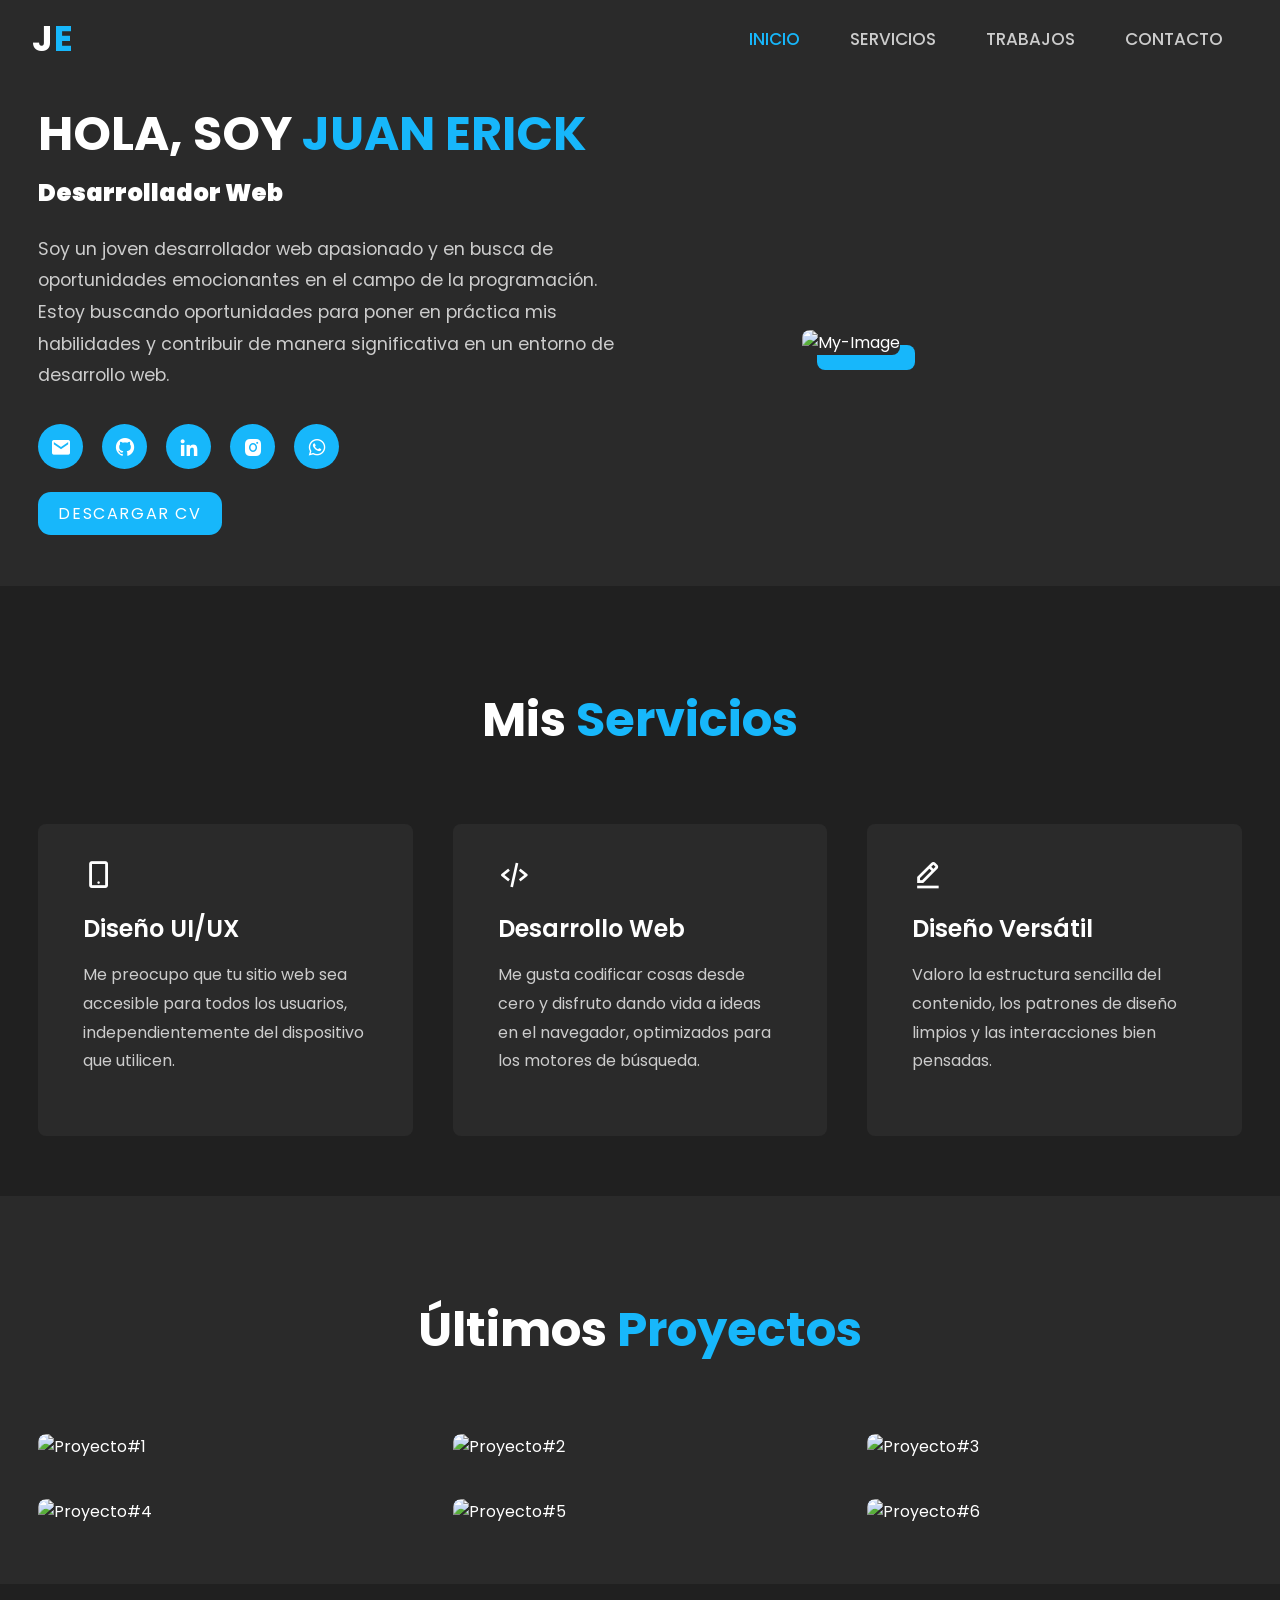
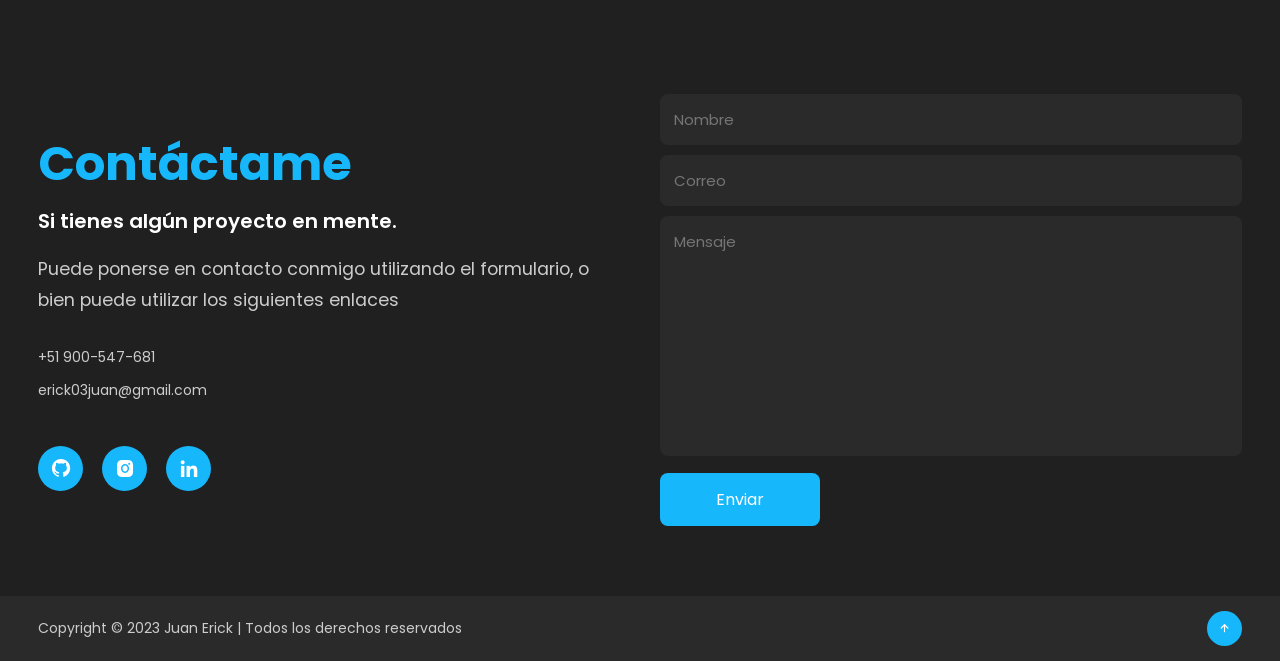
==== index.html @ 0c0b0ea4 "Initial commit" ====
<!DOCTYPE html>
<html lang="en">
<head>
    <meta charset="UTF-8">
    <meta http-equiv="X-UA-Compatible" content="IE=edge">
    <meta name="viewport" content="width=device-width, initial-scale=1.0">
    <!-- BoxIcons -->
    <link rel="stylesheet" href="https://unpkg.com/boxicons@latest/css/boxicons.min.css">
    <!-- GoogelFonts -->
    <link rel="preconnect" href="https://fonts.googleapis.com">
    <link rel="preconnect" href="https://fonts.gstatic.com" crossorigin>
    <link href="https://fonts.googleapis.com/css2?family=MuseoModerno:wght@100;200;300;400;500;600;700;800;900&family=Poller+One&family=Poppins:ital,wght@0,100;0,200;0,300;0,400;0,500;0,600;0,700;0,800;0,900;1,100;1,200;1,300;1,400;1,500;1,600;1,700;1,800;1,900&family=Roboto:wght@100;300;400;500;700;900&display=swap" rel="stylesheet">
    <!-- CSS -->
    <link rel="stylesheet" href="style.css">
    <!-- Favicon -->
    <link rel="shortcut icon" href="img/icon-je.png" type="image/x-icon">
    <!-- Titulo -->
    <title>Juan Erick | Portafolio</title>
</head>
<body>
    <!-- Header -->
    <header>
        <a href="#" class="logo">J<span>E</span></a>

        <ul class="navlist">
            <li><a href="#home" class="active">Inicio</a></li>            
            <li><a href="#services">Servicios</a></li>
            <li><a href="#portfolio">Trabajos</a></li>
            <li><a href="#contact">Contacto</a></li>
        </ul>

        <div class="bx bx-menu" id="menu-icon"></div>
    </header>

    <!-- Banner Section -->
    <section class="about" id="home">        
        <div class="about-text">
            <h2>Hola, soy <span>Juan Erick</span></h2>
            <h4>Desarrollador Web</h4>
            <p>Soy un joven desarrollador web apasionado y en busca de oportunidades emocionantes en el campo de la programación. Estoy buscando oportunidades para poner en práctica mis habilidades y contribuir de manera significativa en un entorno de desarrollo web.</p>
            <div class="contact-icons">
                <a href="mailto:erick03juan@gmail.com">
                    <i class='bx bxs-envelope'></i>
                </a>
                <a href="https://github.com/JuanErick14" target="_blank" title="GitHub">
                    <i class="bx bxl-github"></i>
                </a>  
    
                <a href="https://www.linkedin.com/in/juan-erick-3449a2220/" target="_blank" title="LinkedIn">
                    <i class="bx bxl-linkedin"></i>
                </a>  
    
                <a href="https://www.instagram.com/juandev14/" target="_blank" title="Instagram">
                    <i class="bx bxl-instagram-alt"></i>
                </a>  
    
                <a href="https://wa.me/51900547681" target="_blank" title="WhatsApp">
                    <i class="bx bxl-whatsapp"></i>
                </a>
            </div>
            <a href="cv/Juan_Esquivel_Vargas-CV.pdf" target="_blank" class="cv" title="Mi CV">Descargar CV</a>
        </div>
        
        <div class="about-img">
            <img src="img/img-me.png" alt="My-Image" title="Developer">
        </div>
    </section>


    <!-- Services Section -->
    <section class="services" id="services">
        <div class="main-text">
            <h2>Mis<span> Servicios</span></h2>
        </div>

        <div class="services-content">
            <div class="box">
                <div class="s-icons">
                    <i class="bx bx-mobile-alt"></i>
                </div>
                <h3>Diseño UI/UX</h3>
                <p>Me preocupo que tu sitio web sea accesible para todos los usuarios, independientemente del dispositivo que utilicen.</p>
            
            </div>

            <div class="box">
                <div class="s-icons">
                    <i class="bx bx-code-alt"></i>
                </div>
                <h3>Desarrollo Web</h3>
                <p>Me gusta codificar cosas desde cero y disfruto dando vida a ideas en el navegador, optimizados para los motores de búsqueda.</p>
                
            </div>

            <div class="box">
                <div class="s-icons">
                    <i class="bx bx-edit-alt"></i>
                </div>
                <h3>Diseño Versátil</h3>
                <p>Valoro la estructura sencilla del contenido, los patrones de diseño limpios y las interacciones bien pensadas.
                </p>
                
            </div>
        </div>
    </section>


    <!-- Portfolio Section -->
    <section class="portfolio" id="portfolio">
        <div class="main-text">
            <h2>Últimos  <span>Proyectos</span></h2>
        </div>

        <div class="portfolio-content">
            <div class="row">
                <img src="img/1.png" alt="Proyecto#1">
                <div class="layer">
                    <h5>HOUSEDREAM</h5>
                    <p>Sitio web diseñado para la venta de viviendas.</p>
                    <a href="https://juanerick14.github.io/Website-Bootstrap/" target="_blank"><i class="bx bx-link-external"></i></a>
                </div>
            </div>

            <div class="row">
                <img src="img/2.png" alt="Proyecto#2">
                <div class="layer">
                    <h5>STORE</h5>
                    <p>Sitio web diseñado para una tienda de ropas.</p>
                    <a href="https://juanerick14.github.io/Website-Fashion-Store/" target="_blank"><i class="bx bx-link-external"></i></a>
                </div>
            </div>

            <div class="row">
                <img src="img/3.png" alt="Proyecto#3">
                <div class="layer">
                    <h5>Travel</h5>
                    <p>Sitio web diseñado para una agencia de viajes.</p>
                    <a href="https://juanerick14.github.io/Website-Travel/" target="_blank"><i class="bx bx-link-external"></i></a>
                </div>
            </div>

            <div class="row">
                <img src="img/4.png" alt="Proyecto#4">
                <div class="layer">
                    <h5>RESTO</h5>
                    <p>Sitio web diseñado para un restaurante.</p>
                    <a href="https://juanerick14.github.io/Website-Resto/" target="_blank"><i class="bx bx-link-external"></i></a>
                </div>
            </div>

            <div class="row">
                <img src="img/5.png" alt="Proyecto#5">
                <div class="layer">
                    <h5>Games</h5>
                    <p>Sitio web diseñado para reseña de videojuegos.</p>
                    <a href="https://juanerick14.github.io/Website-Games/" target="_blank"><i class="bx bx-link-external"></i></a>
                </div>
            </div>

           <div class="row">
                <img src="img/6.png" alt="Proyecto#6">
                <div class="layer">
                    <h5>WeTransfer</h5>
                    <p>Sitio web diseñado para ofrecer herramientas de diseño gráfico.</p>
                    <a href="https://juanerick14.github.io/Website-WeTransfer/" target="_blank"><i class="bx bx-link-external"></i></a>
                </div>
            </div>
        </div>
    </section>


    <!-- Contact Section -->
    <section class="contact" id="contact">
        <div class="contact-text">
            <h2><span> Contáctame </span></h2>
            <h4>Si tienes algún proyecto en mente.</h4>
            <p>Puede ponerse en contacto conmigo utilizando el formulario, o bien puede utilizar los siguientes enlaces</p>
            <div class="list">
                <li><a href="https://wa.me/51900547681" target="_blank">+51 900-547-681</a></li>
                <li><a href="mailto:erick03juan@gmail.com">erick03juan@gmail.com</a></li>
            </div>

            <div class="contact-icons">
                
                
                <a href="https://github.com/JuanErick14" target="_blank"><i class="bx bxl-github"></i></a>
                <a href="https://www.instagram.com/juandev14/" target="_blank"><i class="bx bxl-instagram-alt"></i></a>
                <a href="https://www.linkedin.com/in/juan-erick-3449a2220/" target="_blank"><i class="bx bxl-linkedin"></i></a>
               
            </div>
        </div>

        <div class="contact-form">
            <form action="" id="form">
                <input name="name" id="name" type="text" placeholder="Nombre" required>
                <input name="email" id="email" type="email" placeholder="Correo" required>
                <textarea name="message" id="message" cols="35" rows="10" placeholder="Mensaje" required></textarea>
                <input type="submit" value="Enviar" class="submit">
            </form>
            <a href="mailto:erick03juan@gmail.com" id="EmailJE"></a> 
        </div>
    </section>


    <!-- Footer Section -->
    <section class="end">
        <div class="last-text">
            <p>Copyright &copy; 2023 Juan Erick | Todos los derechos reservados</p>
        </div>

        <div class="top">
            <a href="#home"><i class="bx bx-up-arrow-alt"></i></a>
        </div>
    </section>


    <!-- JS - link -->
    <script type="text/javascript" src="script.js"></script>
</body>
</html>
---- style.css ----
/* Estilos Generales */
*{
    margin: 0;
    padding: 0;
    box-sizing: border-box;
    font-family: 'Poppins', sans-serif;
    text-decoration: none;
    list-style: none;
    scroll-behavior: smooth;
}
:root{
    --bg-color: #2a2a2a;
    --second-bg-color: #202020;
    --text-color: #fff;
    --second-color: #ccc;
    --main-color: #17b7fb;
    --big-font: 5rem;
    --h2-font: 3rem;
    --p-font: 1.1rem;
}
body{
    background: var(--bg-color);
    color: var(--text-color);
}


/* Estilos del Header */
header.sticky{
    background: var(--bg-color);
    border-bottom: 1px solid #ffffff1a;
    padding: 12px 15%;
}

header{
    position: fixed;
    width: 100%;
    top: 0;
    right: 0;
    z-index: 1000;
    display: flex;
    align-items: center;
    justify-content: space-between;
    background: transparent;
    padding: 22px 15%;
    border-bottom: 1px solid transparent;
    transition: all .45s ease;
}
.logo{
    color: var(--text-color);
    font-size: 35px;
    font-weight: 700;
    letter-spacing: 1px;
}
span{
    color: var(--main-color);
}
.navlist{
    display: flex;
}
.navlist a{
    color: var(--second-color);
    font-size: 17px;
    font-weight: 500;
    margin: 0 25px;
    transition: all .45s ease;
    text-transform: uppercase;
}
.navlist a:hover{
    color: var(--main-color);
}
.navlist a.active{
    color: var(--main-color);
}
#menu-icon{
    font-size: 35px;
    color: var(--text-color);
    z-index: 10001;
    cursor: pointer;
    margin-left: 25px;
    display: none;
}


/* Estilos de About */
.about{
    display: grid;
    grid-template-columns: repeat(2, 1fr);
    align-items: center;
    gap: 1.5rem;
}
.about-img{
    margin-left: 150px;
}
.about-img img{
    height: 550px;
    width: 300px;
    border-radius: 8px;
    margin-top: 3rem;
}

.about-img img{
    width: 400px;
    box-shadow: 15px 15px 0px 0px var(--main-color);
    animation: floatImage 4s ease-in-out infinite;
}
@keyframes floatImage{
    0% {
        transform: translateY(0);
    }
    50% {
        transform: translateY(-2rem);
    }
    100% {
        transform: translateY(0);
    }
}
.about-text h2{
    font-size: var(--h2-font);
    line-height: 1;
    text-transform: uppercase;
}
.about-text h4{
    font-size: 24px;
    font-weight: 900;
    color: var(--text-color);
    line-height: 1.7;
    margin: 15px 0 20px;
}
.about-text p{
    color: var(--second-color);
    font-size: var(--p-font);
    line-height: 1.8;
    margin-bottom: 2rem;
}
.about-text .contact-icons {
    margin-bottom: 2rem;
}
.about-text .cv {
    border-radius: .8rem;
    padding: 10px 20px;
    color: var(--text-color);
    text-decoration: none;
    background: var(--main-color);
    transition: 0.3s ease;
    text-transform: uppercase;
    letter-spacing: .1em;
}
.about-text .cv:hover {
    background: var(--text-color);
    color: var(--main-color);
}

/* Estilos de Service */
.services{
    background: var(--second-bg-color);
}
.main-text{
    text-align: center;
}
.main-text p{
    color: var(--second-color);
    font-size: 15px;
    margin-bottom: 15px;
}
.main-text h2{
    font-size: var(--h2-font);
    line-height: 1;
}
.services-content{
    display: grid;
    grid-template-columns: repeat(auto-fit, minmax(250px, auto));
    align-items: center;
    gap: 2.5rem;
    margin-top: 5rem;
}
.box{
    background: var(--bg-color);
    padding: 35px 45px;
    border-radius: 8px;
    transition: all .45s ease;
}
.box:hover{
    transform: translateY(-8px);
    cursor: pointer;
}
.s-icons i{
    font-size: 32px;
    margin-bottom: 20px;
}
.box h3{
    font-size: 24px;
    font-weight: 600;
    color: var(--text-color);
    margin-bottom: 15px;
}
.box p{
    color: var(--second-color);
    font-size: 1rem;
    line-height: 1.8;
    margin-bottom: 25px;
}
.read{
    display: inline-block;
    padding: 8px 18px;
    background: #333333;
    color: var(--second-color);
    font-size: 14px;
    font-weight: 500;
    border-radius: 8px;
    transition: all .45s ease;
}
.read:hover{
    letter-spacing: 1px;
    background: #ffffff99;
    color: var(--text-color);
}


/* Estilos de Portfolio */
.portfolio-content{
    display: grid;
    grid-template-columns: repeat(auto-fit, minmax(300px, auto));
    align-items: center;
    gap: 2.5rem;
    margin-top: 5rem;
}
.row{
    position: relative;
    overflow: hidden;
    border-radius: 8px;
    cursor: pointer;
}
.row img{
    width: 100%;
    border-radius: 8px;
    display: block;
    transition: transform 0.5s;
}
.layer{
    width: 100%;
    height: 0;
    background: linear-gradient(rgba(0,0,0,0.5), #000000);
    position: absolute;
    border-radius: 8px;
    left: 0;
    bottom: 0;
    overflow: hidden;
    display: flex;
    flex-direction: column;
    align-items: center;
    justify-content: center;
    text-align: center;
    padding: 0 40px;
    transition: height 0.5s;
}
.layer h5{
    font-size: 20px;
    font-weight: 900;
    margin-bottom: 15px;
    color: var(--main-color);
}
.layer p{
    color: var(--text-color);
    font-weight: 600;
    font-size: 1rem;
    line-height: 1.8;
}
.layer i{
    color: var(--main-color);
    margin-top: 20px;
    font-size: 20px;
    background: var(--text-color);
    width: 50px;
    height: 50px;
    display: flex;
    align-items: center;
    justify-content: center;
    border-radius: 50%;
    transition: all ease .5s;
}
.layer i:hover{
    color: var(--text-color);
    background: var(--main-color);
}
.row:hover img{
    transform: scale(1.1);
}
.row:hover .layer{
    height: 100%;
}


/* Estilos de Contact */
.contact{
    background: var(--second-bg-color);
    display: grid;
    grid-template-columns: repeat(2, 1fr);
    align-items: center;
    gap: 2.5rem;
}
.contact-text h4{
    color: var(--text-color);
    margin: 18px 0;
    font-size: 20px;
    font-weight: 600;
}
.contact-text h2{
    font-size: var(--h2-font);
    line-height: 1;
}
.contact-text p{
    color: var(--second-color);
    font-size: var(--p-font);
    line-height: 1.8;
    margin-bottom: 30px;
}
.list{
    margin-bottom: 2.8rem;
}
.list li{
    margin-bottom: 12px;
}
.list li a{
    display: block;
    color: var(--second-color);
    font-size: 14px;
    transition: all .45s ease;
}
.list li a:hover{
    color: var(--text-color);
    transform: translateX(5px);
}
.contact-icons i{
    height: 45px;
    width: 45px;
    background: var(--main-color);
    color: var(--text-color);
    font-size: 22px;
    display: inline-flex;
    align-items: center;
    justify-content: center;
    border-radius: 50%;
    margin-right: 15px;
    transition: all .45s ease;
}
.contact-icons i:hover{
    background: var(--text-color);
    color: var(--main-color);
}
.contact-form form{
    position: relative;
}
.contact-form form input, form textarea{
    width: 100%;
    padding: 14px;
    background: var(--bg-color);
    color: var(--text-color);
    border: none;
    outline: none;
    font-size: 15px;
    border-radius: 8px;
    margin-bottom: 10px;
}
.contact-form textarea{
    height: 240px;
    resize: none;
}
.contact-form .submit{
    display: inline-block;
    font-size: 16px;
    background: var(--main-color);
    color: var(--text-color);
    width: 160px;
    transition: all .45s ease;
}
.contact-form .submit:hover{
    transform: scale(1.1);
    cursor: pointer;
}
#EmailJE{
    opacity: 0;
}

/* Estilos de Footer */
.end{
    padding: 20px 15%;
    display: flex;
    flex-wrap: wrap;
    align-items: center;
    justify-content: space-between;
    gap: 2rem;
    background: var(--bg-color);
}
.last-text p{
    color: var(--second-color);
    font-size: 14px;
}
.top i{
    padding: 10px;
    border-radius: 50%;
    font-size: 15px;
    color: var(--text-color);
    background: var(--main-color);
}


/* Media Query */
@media (max-width: 1480px) {
    header{
        padding: 12px 2.5%;
        transition: .1s;
    }
    header.sticky{
        padding: 10px 2.5%;
        transition: .1s;
    }

    section{
        padding: 110px 3% 60px;
    }

    .end{
        padding: 15px 3%;
    }
}

@media (max-width: 1100px) {
    :root{
        --big-font: 4rem;
        --h2-font: 2.5rem;
        --p-font: 1rem;
        transition: .1s;
    }

    .home-text h3{
        font-size: 2.5rem;
    }
    .home{
        height: 87vh;
    }
}

@media (max-width: 920px) {
    .about{
        grid-template-columns: 1fr;
    }
    .about-img{
        text-align: center;
        order: 2;
    }
    .about-img img{
        width: 100%;
        height: auto;
        max-width: 100%;
        margin-left: -150px;
    }

    .contact{
        grid-template-columns: 1fr;
    }
}

@media (max-width: 820px) {
    #menu-icon{
        display: block;
    }
    .about-text span{
        margin-left: 10px;
    }
    .navlist{
        position: absolute;
        top: -1000px;
        right: 0;
        left: 0;
        display: flex;
        flex-direction: column;
        background: var(--bg-color);
        text-align: left;
        transition: all .45s ease;
    }
    .navlist a{
        display: block;
        margin: 17px;
        font-size: 20px;
        transition: all .45s ease;
        color: var(--text-color);
    }
    .navlist a:hover{
        color: var(--main-color);
    }
    .navlist a.active{
        color: var(--text-color);
    }
    .navlist.open{
        top: 100%;
    }
    .contact-form .submit{
        margin-left: 10px;
    }
    .end .last-text {
        text-align: center;
    }
    .end .top {
        display: none;
    }
}
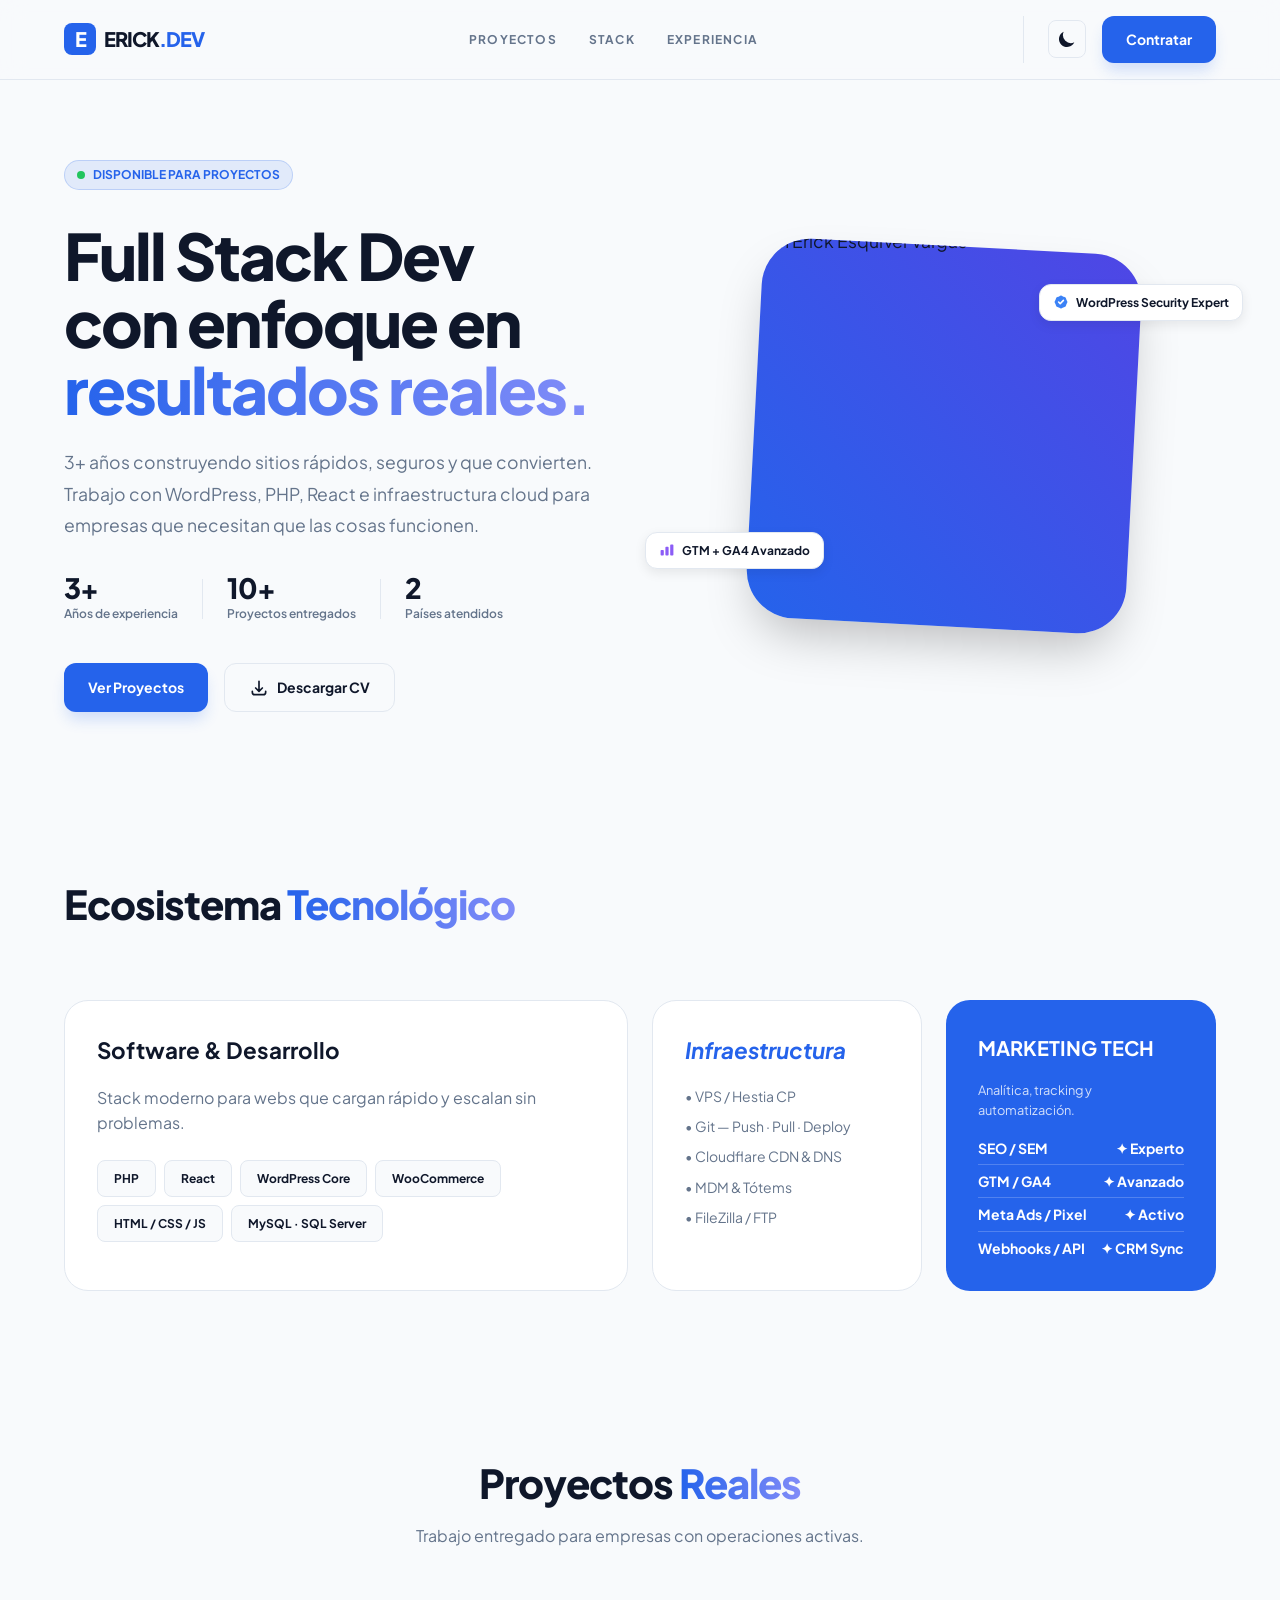
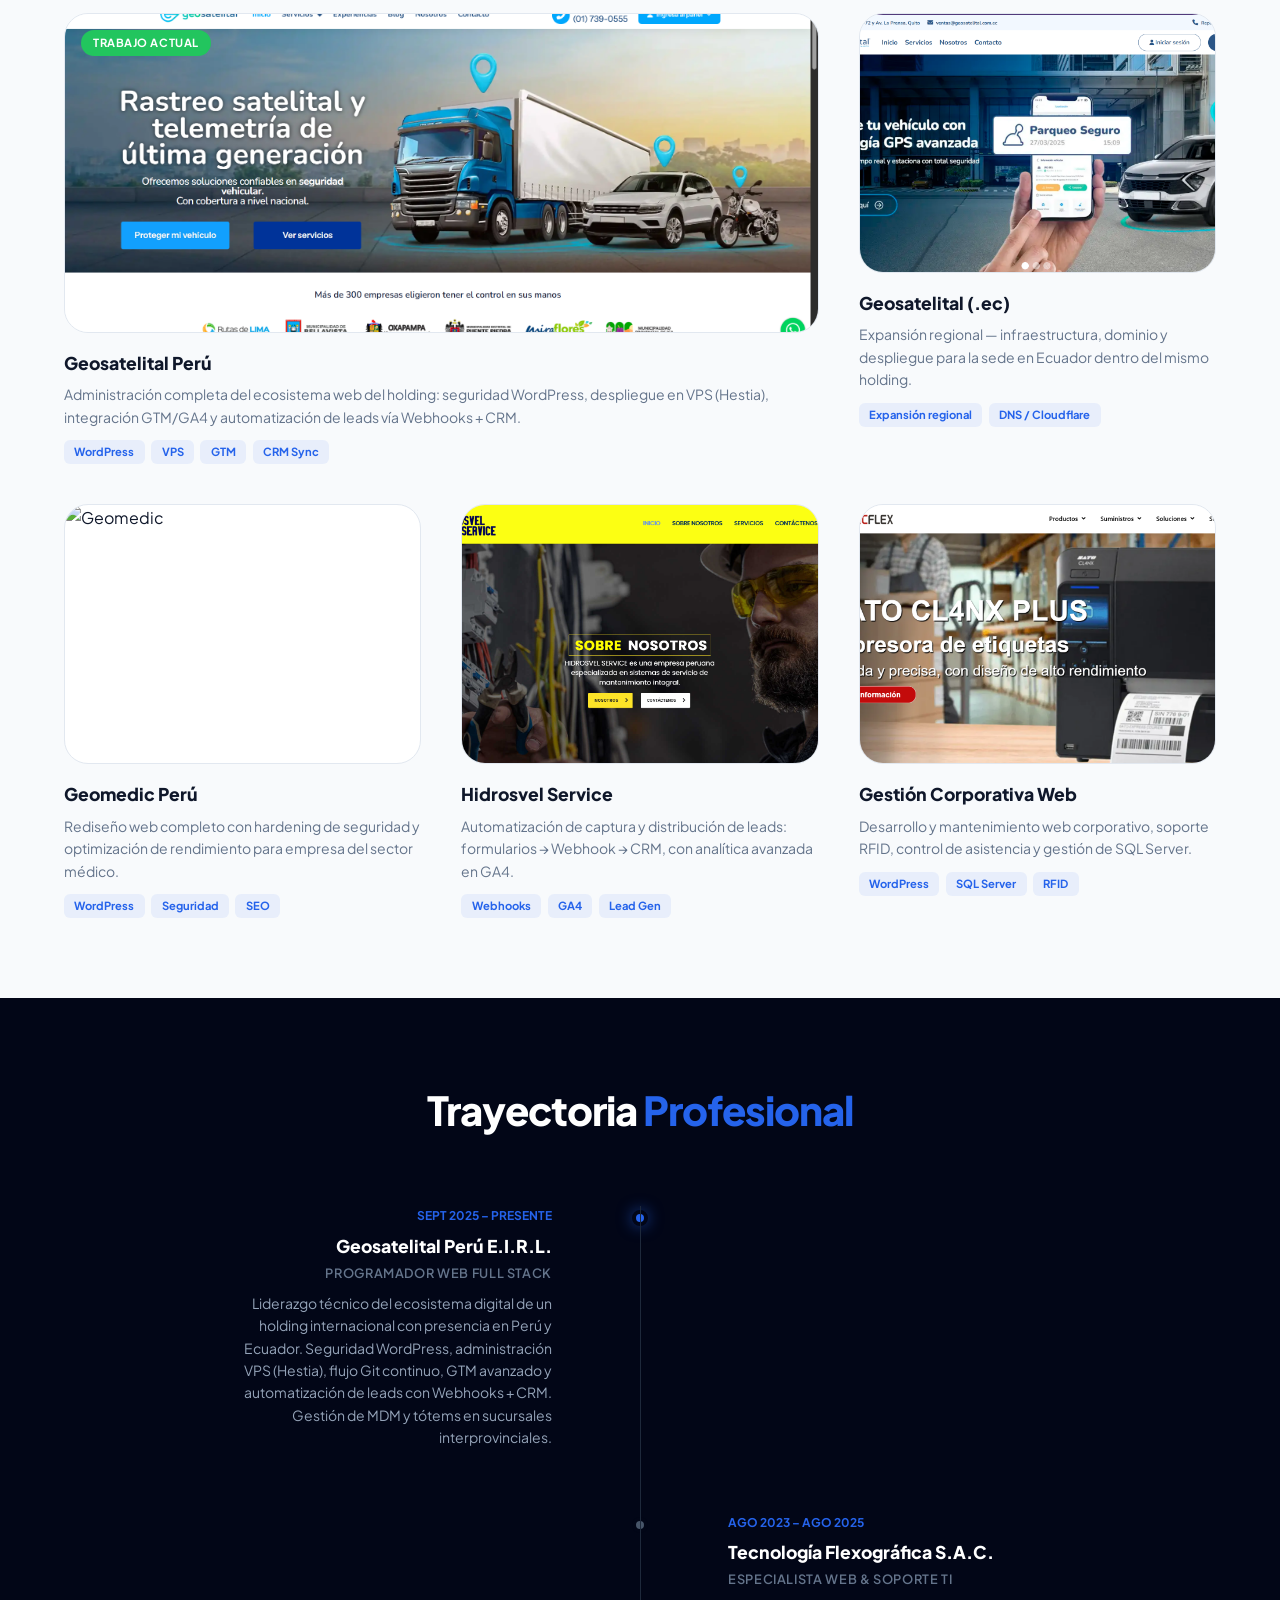
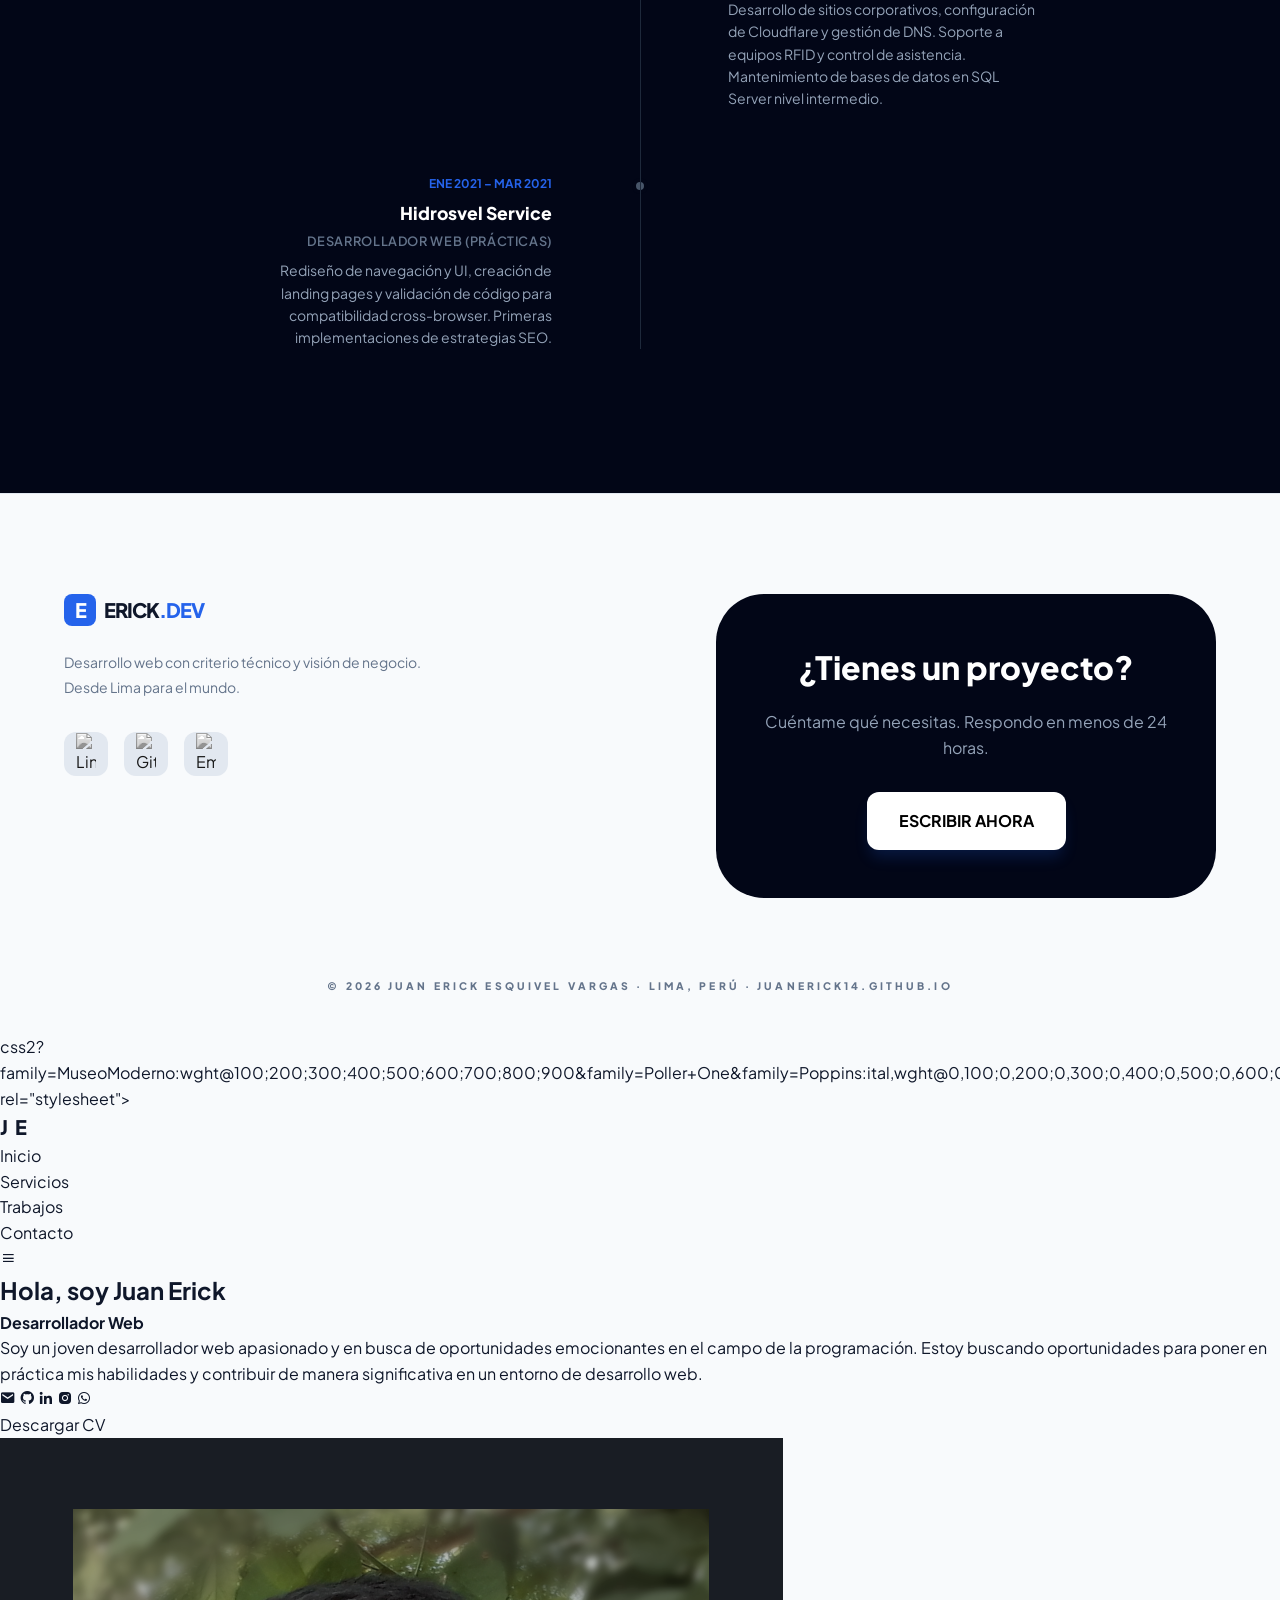
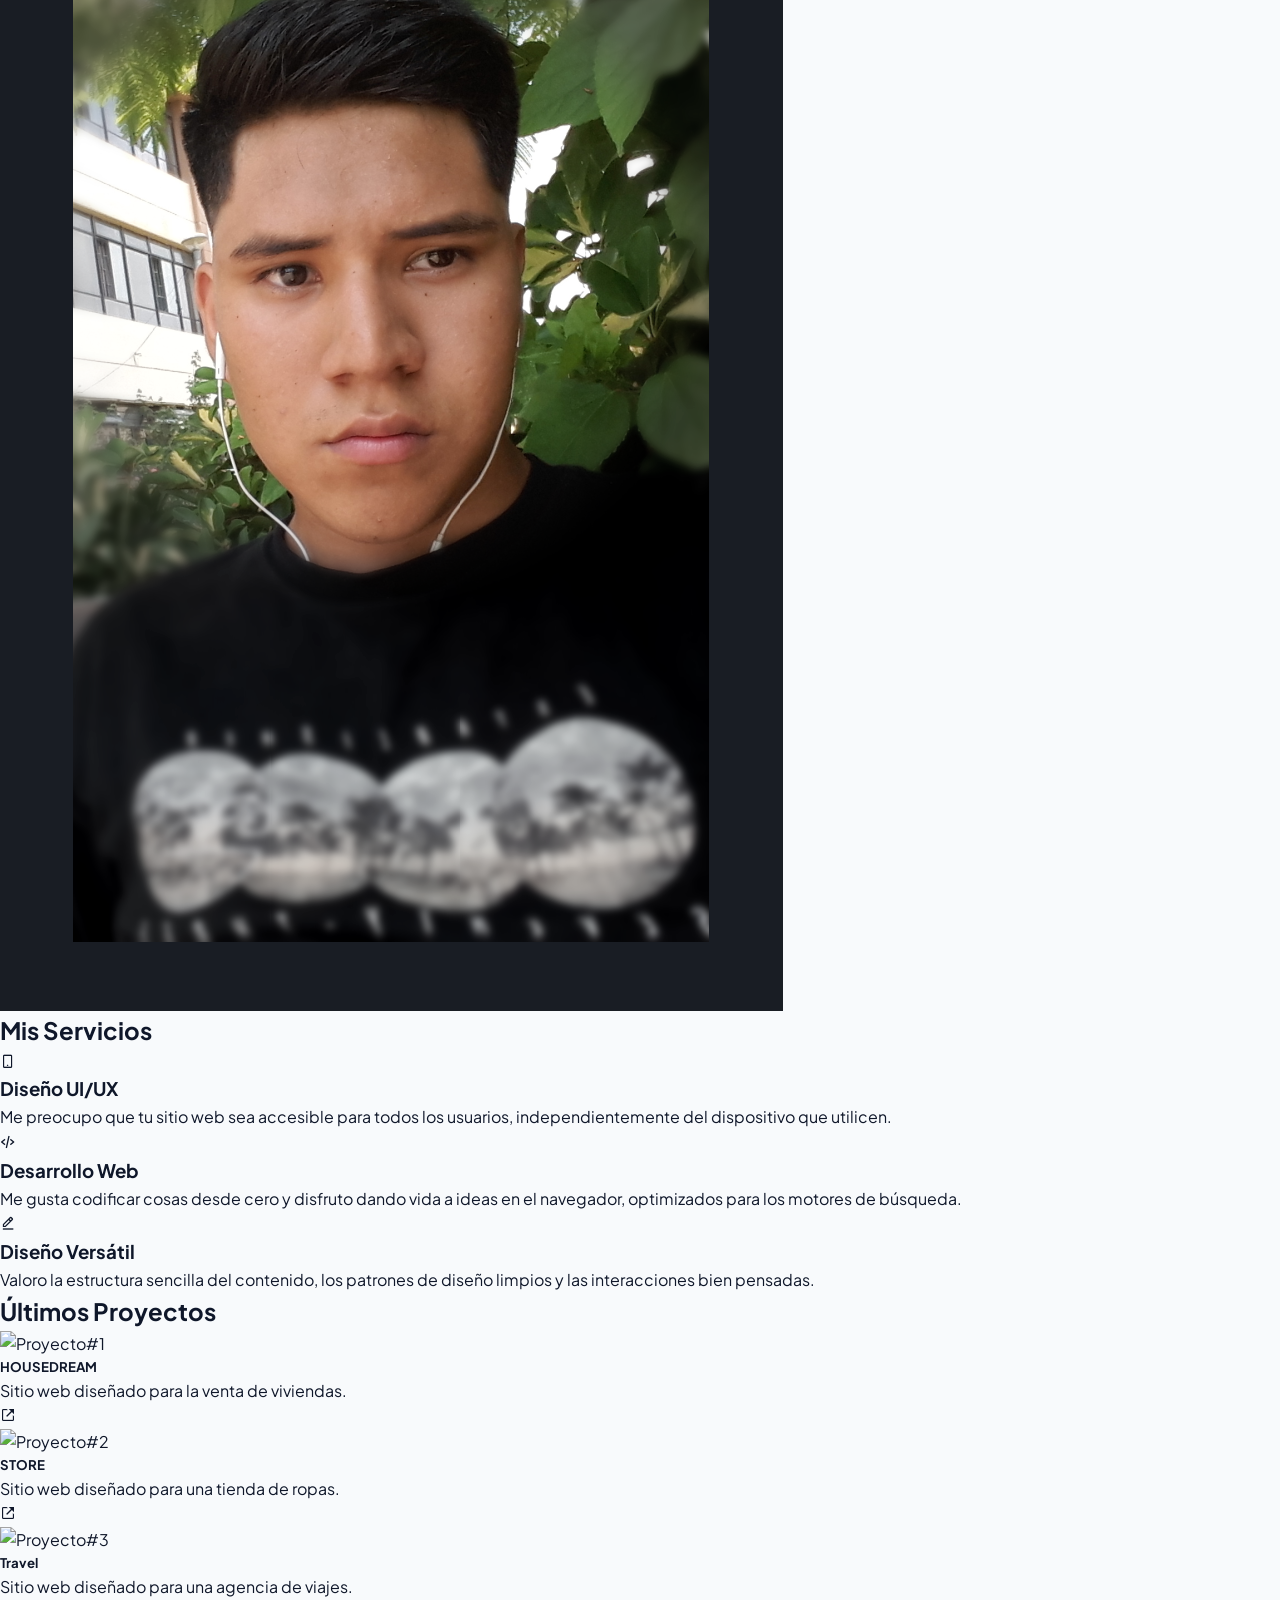
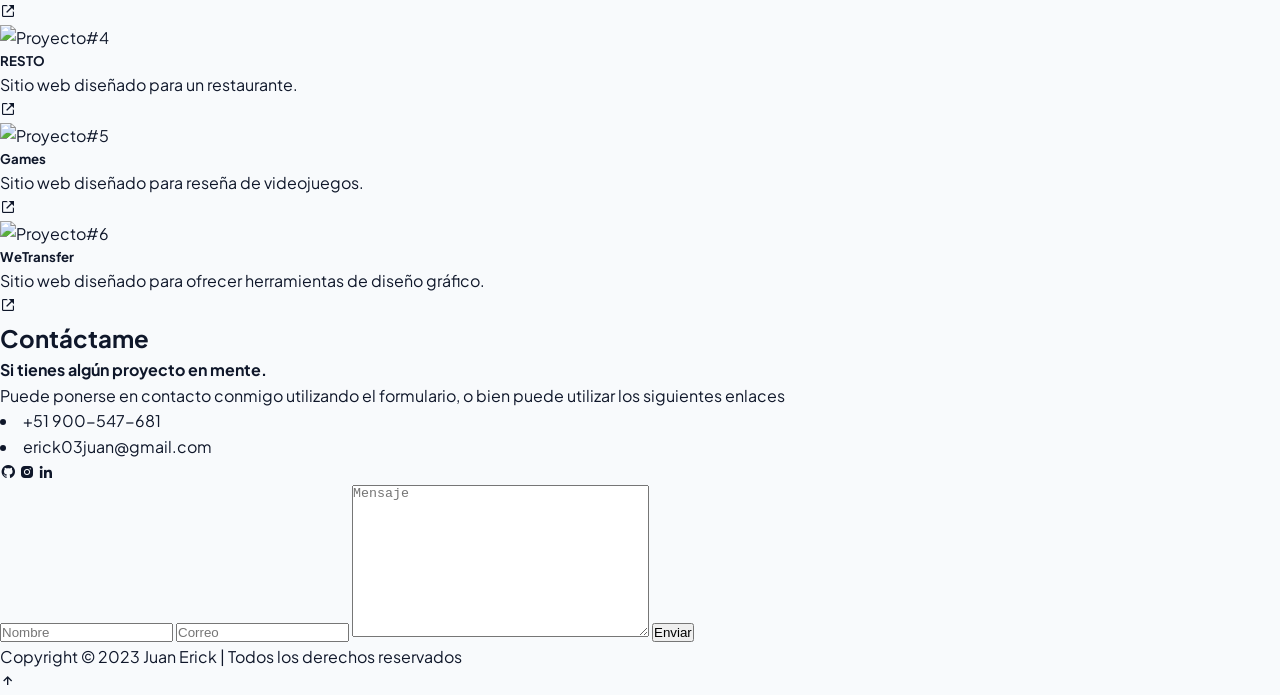
==== commit 3345b2ae: "nuevo portafolio 2026" ====
--- a/index.html
+++ b/index.html
@@ -9,7 +9,360 @@
     <!-- GoogelFonts -->
     <link rel="preconnect" href="https://fonts.googleapis.com">
     <link rel="preconnect" href="https://fonts.gstatic.com" crossorigin>
-    <link href="https://fonts.googleapis.com/css2?family=MuseoModerno:wght@100;200;300;400;500;600;700;800;900&family=Poller+One&family=Poppins:ital,wght@0,100;0,200;0,300;0,400;0,500;0,600;0,700;0,800;0,900;1,100;1,200;1,300;1,400;1,500;1,600;1,700;1,800;1,900&family=Roboto:wght@100;300;400;500;700;900&display=swap" rel="stylesheet">
+    <link href="https://fonts.googleapis.com/<!DOCTYPE html>
+<html lang="es">
+<head>
+    <meta charset="UTF-8">
+    <meta name="viewport" content="width=device-width, initial-scale=1.0">
+    <title>Juan Erick | Full Stack Developer & Marketing Tech</title>
+    <link rel="preconnect" href="https://fonts.googleapis.com">
+    <link rel="preconnect" href="https://fonts.gstatic.com" crossorigin>
+    <link href="https://fonts.googleapis.com/css2?family=Plus+Jakarta+Sans:wght@300;400;600;800&display=swap" rel="stylesheet">
+    <link rel="shortcut icon" href="img/icon-je.png" type="image/x-icon">
+    <link rel="stylesheet" href="style.css">
+</head>
+<body>
+
+    <!-- NAVBAR -->
+    <nav class="navbar">
+        <div class="container">
+            <div class="logo">
+                <div class="logo-box">E</div>
+                <div class="logo-text">ERICK<span>.DEV</span></div>
+            </div>
+            
+            <div class="nav-links">
+                <a href="#proyectos">Proyectos</a>
+                <a href="#habilidades">Stack</a>
+                <a href="#experiencia">Experiencia</a>
+            </div>
+
+            <div class="nav-actions">
+                <button id="theme-toggle" class="btn-outline" style="padding: 0.5rem; border-radius: 8px;">
+                    <svg id="sun" style="display:none; width: 20px;" fill="currentColor" viewBox="0 0 20 20"><path d="M10 2a1 1 0 011 1v1a1 1 0 11-2 0V3a1 1 0 011-1zm4 8a4 4 0 11-8 0 4 4 0 018 0zm-.464 4.95l.707.707a1 1 0 001.414-1.414l-.707-.707a1 1 0 00-1.414 1.414zm2.12-10.607a1 1 0 010 1.414l-.706.707a1 1 0 11-1.414-1.414l.707-.707a1 1 0 011.414 0zM17 11a1 1 0 100-2h-1a1 1 0 100 2h1zm-7 4a1 1 0 011 1v1a1 1 0 11-2 0v-1a1 1 0 011-1zM5.05 6.464A1 1 0 106.465 5.05l-.708-.707a1 1 0 00-1.414 1.414l.707.707zm1.414 8.486l-.707.707a1 1 0 01-1.414-1.414l.707-.707a1 1 0 011.414 1.414zM4 11a1 1 0 100-2H3a1 1 0 000 2h1z"></path></svg>
+                    <svg id="moon" style="display:none; width: 20px;" fill="currentColor" viewBox="0 0 20 20"><path d="M17.293 13.293A8 8 0 016.707 2.707a8.001 8.001 0 1010.586 10.586z"></path></svg>
+                </button>
+                <a href="mailto:erick03juan@gmail.com" class="btn btn-primary btn-contratar">Contratar</a>
+            </div>
+        </div>
+    </nav>
+
+    <!-- HERO -->
+    <header id="inicio" class="hero reveal">
+        <div class="container hero-flex">
+            <div class="hero-content">
+                <div class="badge">
+                    <span class="badge-dot"></span>
+                    DISPONIBLE PARA PROYECTOS
+                </div>
+                <h1 class="hero-title">
+                    Full Stack Dev<br>
+                    con enfoque en<br>
+                    <span class="gradient-text">resultados reales.</span>
+                </h1>
+                <p class="hero-description">
+                    3+ años construyendo sitios rápidos, seguros y que convierten. Trabajo con WordPress, PHP, React e infraestructura cloud para empresas que necesitan que las cosas funcionen.
+                </p>
+                <div class="hero-stats">
+                    <div class="stat">
+                        <span class="stat-num">3+</span>
+                        <span class="stat-label">Años de experiencia</span>
+                    </div>
+                    <div class="stat-divider"></div>
+                    <div class="stat">
+                        <span class="stat-num">10+</span>
+                        <span class="stat-label">Proyectos entregados</span>
+                    </div>
+                    <div class="stat-divider"></div>
+                    <div class="stat">
+                        <span class="stat-num">2</span>
+                        <span class="stat-label">Países atendidos</span>
+                    </div>
+                </div>
+                <div class="hero-btns">
+                    <a href="#proyectos" class="btn btn-primary">Ver Proyectos</a>
+                    <a href="cv/JuanEsquivelVargas-CV.pdf" download class="btn btn-outline">
+                        <svg style="width:20px" fill="none" stroke="currentColor" viewBox="0 0 24 24"><path stroke-linecap="round" stroke-linejoin="round" stroke-width="2" d="M4 16v1a3 3 0 003 3h10a3 3 0 003-3v-1m-4-4l-4 4m0 0l-4-4m4 4V4"/></svg>
+                        Descargar CV
+                    </a>
+                </div>
+            </div>
+            <div class="hero-image">
+                <div class="image-container">
+                    <img src="img/Juan.jpg" alt="Juan Erick Esquivel Vargas">
+                </div>
+                <!-- Floating tag -->
+                <div class="hero-tag hero-tag-1">
+                    <svg style="width:16px; color:#3b82f6;" fill="currentColor" viewBox="0 0 20 20"><path fill-rule="evenodd" d="M6.267 3.455a3.066 3.066 0 001.745-.723 3.066 3.066 0 013.976 0 3.066 3.066 0 001.745.723 3.066 3.066 0 012.812 2.812c.051.643.304 1.254.723 1.745a3.066 3.066 0 010 3.976 3.066 3.066 0 00-.723 1.745 3.066 3.066 0 01-2.812 2.812 3.066 3.066 0 00-1.745.723 3.066 3.066 0 01-3.976 0 3.066 3.066 0 00-1.745-.723 3.066 3.066 0 01-2.812-2.812 3.066 3.066 0 00-.723-1.745 3.066 3.066 0 010-3.976 3.066 3.066 0 00.723-1.745 3.066 3.066 0 012.812-2.812zm7.44 5.252a1 1 0 00-1.414-1.414L9 10.586 7.707 9.293a1 1 0 00-1.414 1.414l2 2a1 1 0 001.414 0l4-4z" clip-rule="evenodd"></path></svg>
+                    WordPress Security Expert
+                </div>
+                <div class="hero-tag hero-tag-2">
+                    <svg style="width:16px; color:#8b5cf6;" fill="currentColor" viewBox="0 0 20 20"><path d="M2 11a1 1 0 011-1h2a1 1 0 011 1v5a1 1 0 01-1 1H3a1 1 0 01-1-1v-5zM8 7a1 1 0 011-1h2a1 1 0 011 1v9a1 1 0 01-1 1H9a1 1 0 01-1-1V7zM14 4a1 1 0 011-1h2a1 1 0 011 1v12a1 1 0 01-1 1h-2a1 1 0 01-1-1V4z"></path></svg>
+                    GTM + GA4 Avanzado
+                </div>
+            </div>
+        </div>
+    </header>
+
+    <!-- SKILLS -->
+    <section id="habilidades" class="section reveal">
+        <div class="container">
+            <h2 class="section-title">Ecosistema <span class="gradient-text">Tecnológico</span></h2>
+            <div class="bento-grid">
+                <div class="card card-wide">
+                    <h3>Software & Desarrollo</h3>
+                    <p style="color: var(--text-muted-light); margin-bottom: 1.5rem;">Stack moderno para webs que cargan rápido y escalan sin problemas.</p>
+                    <div class="skill-tags">
+                        <span class="tag">PHP</span>
+                        <span class="tag">React</span>
+                        <span class="tag">WordPress Core</span>
+                        <span class="tag">WooCommerce</span>
+                        <span class="tag">HTML / CSS / JS</span>
+                        <span class="tag">MySQL · SQL Server</span>
+                    </div>
+                </div>
+                <div class="card">
+                    <h3 style="font-style: italic; color: var(--primary);">Infraestructura</h3>
+                    <ul style="font-size: 0.875rem; color: var(--text-muted-light); display:flex; flex-direction:column; gap:0.5rem;">
+                        <li>• VPS / Hestia CP</li>
+                        <li>• Git — Push · Pull · Deploy</li>
+                        <li>• Cloudflare CDN & DNS</li>
+                        <li>• MDM & Tótems</li>
+                        <li>• FileZilla / FTP</li>
+                    </ul>
+                </div>
+                <div class="card card-primary">
+                    <h3 style="text-transform: uppercase; font-size: 1.25rem;">Marketing Tech</h3>
+                    <p style="font-size: 0.8rem; opacity: 0.8; margin-bottom: 1rem;">Analítica, tracking y automatización.</p>
+                    <div style="font-size: 0.875rem; font-weight: 700; margin-top: 0.5rem;">
+                        <div style="display:flex; justify-content: space-between; border-bottom: 1px solid rgba(255,255,255,0.2); padding-bottom: 5px; margin-bottom: 5px;"><span>SEO / SEM</span> <span>✦ Experto</span></div>
+                        <div style="display:flex; justify-content: space-between; border-bottom: 1px solid rgba(255,255,255,0.2); padding-bottom: 5px; margin-bottom: 5px;"><span>GTM / GA4</span> <span>✦ Avanzado</span></div>
+                        <div style="display:flex; justify-content: space-between; border-bottom: 1px solid rgba(255,255,255,0.2); padding-bottom: 5px; margin-bottom: 5px;"><span>Meta Ads / Pixel</span> <span>✦ Activo</span></div>
+                        <div style="display:flex; justify-content: space-between;"><span>Webhooks / API</span> <span>✦ CRM Sync</span></div>
+                    </div>
+                </div>
+            </div>
+        </div>
+    </section>
+
+    <!-- PROYECTOS -->
+    <section id="proyectos" class="section reveal">
+        <div class="container">
+            <div style="text-align: center; margin-bottom: 4rem;">
+                <h2 class="section-title" style="margin-bottom: 0.5rem;">Proyectos <span class="gradient-text">Reales</span></h2>
+                <p style="color: var(--text-muted-light);">Trabajo entregado para empresas con operaciones activas.</p>
+            </div>
+
+            <div class="projects-grid">
+
+                <!-- Geosatelital Principal -->
+                <div class="project-item project-featured">
+                    <div class="project-thumb">
+                        <img src="img/Geosatelital-Peru.png" alt="Geosatelital Perú">
+                        <div class="project-badge-top">Trabajo actual</div>
+                        <div class="project-overlay">
+                            <a href="https://geosatelital.com/" target="_blank" class="project-btn">Ver sitio</a>
+                        </div>
+                    </div>
+                    <div class="project-meta">
+                        <h3>Geosatelital Perú</h3>
+                        <p>Administración completa del ecosistema web del holding: seguridad WordPress, despliegue en VPS (Hestia), integración GTM/GA4 y automatización de leads vía Webhooks + CRM.</p>
+                        <div class="project-tags">
+                            <span class="ptag">WordPress</span>
+                            <span class="ptag">VPS</span>
+                            <span class="ptag">GTM</span>
+                            <span class="ptag">CRM Sync</span>
+                        </div>
+                    </div>
+                </div>
+
+                <!-- Geosatelital Ecuador -->
+                <div class="project-item">
+                    <div class="project-thumb project-dark">
+                        <div class="project-placeholder">
+                            <img src="img/Geosatelital-Ecuador.png" alt="Geosatelital Ecuador">
+                            
+                        </div>
+                        <div class="project-overlay">
+                            <a href="https://geosatelital.com.ec/" target="_blank" class="project-btn">Ver sitio</a>
+                        </div>
+                    </div>
+                    <div class="project-meta">
+                        <h3>Geosatelital (.ec)</h3>
+                        <p>Expansión regional — infraestructura, dominio y despliegue para la sede en Ecuador dentro del mismo holding.</p>
+                        <div class="project-tags">
+                            <span class="ptag">Expansión regional</span>
+                            <span class="ptag">DNS / Cloudflare</span>
+                        </div>
+                        
+                    </div>
+                </div>
+
+                <!-- Geomedic -->
+                <div class="project-item">
+                    <div class="project-thumb">
+                        <img src="img/geomedic.png" alt="Geomedic">
+                        <div class="project-overlay">
+                            <a href="https://geomedic.pe/" target="_blank" class="project-btn">Ver sitio</a>
+                        </div>
+                    </div>
+                    <div class="project-meta">
+                        <h3>Geomedic Perú</h3>
+                        <p>Rediseño web completo con hardening de seguridad y optimización de rendimiento para empresa del sector médico.</p>
+                        <div class="project-tags">
+                            <span class="ptag">WordPress</span>
+                            <span class="ptag">Seguridad</span>
+                            <span class="ptag">SEO</span>
+                        </div>
+                    </div>
+                </div>
+
+                <!-- Hidrosvel -->
+                <div class="project-item">
+                    <div class="project-thumb">
+                        <img src="img/Hidrosvel-Service.png" alt="Satelock">
+                        <div class="project-overlay">
+                                <a href="https://hidrosvelservice.com/" target="_blank" class="project-btn">Ver sitio</a>
+                        </div>
+                    </div>
+                    <div class="project-meta">
+                        <h3>Hidrosvel Service</h3>
+                        <p>Automatización de captura y distribución de leads: formularios → Webhook → CRM, con analítica avanzada en GA4.</p>
+                        <div class="project-tags">
+                            <span class="ptag">Webhooks</span>
+                            <span class="ptag">GA4</span>
+                            <span class="ptag">Lead Gen</span>
+                        </div>
+                    </div>
+                </div>
+
+                <!-- TecFlex -->
+                <div class="project-item">
+                    <div class="project-thumb project-dark">
+                        <div class="project-placeholder">
+                            <img src="img/Tecflex.png" alt="Tecflex Perú">
+                            <div class="project-overlay">
+                                <a href="https://www.tecflex.com/" target="_blank" class="project-btn">Ver sitio</a>
+                            </div>
+                        </div>
+                    </div>
+                    <div class="project-meta">
+                        <h3>Gestión Corporativa Web</h3>
+                        <p>Desarrollo y mantenimiento web corporativo, soporte RFID, control de asistencia y gestión de SQL Server.</p>
+                        <div class="project-tags">
+                            <span class="ptag">WordPress</span>
+                            <span class="ptag">SQL Server</span>
+                            <span class="ptag">RFID</span>
+                        </div>
+                    </div>
+                </div>
+
+            </div>
+        </div>
+    </section>
+
+    <!-- TRAYECTORIA -->
+    <section id="experiencia" class="section experience">
+        <div class="container">
+            <h2 class="section-title" style="text-align: center; color: white;">Trayectoria <span style="color: var(--primary);">Profesional</span></h2>
+            
+            <div class="timeline">
+                <!-- 1. Geosatelital -->
+                <div class="timeline-item timeline-item-right reveal">
+                    <div class="dot dot-primary"></div>
+                    <div class="timeline-content">
+                        <span class="timeline-date">Sept 2025 – Presente</span>
+                        <h3>Geosatelital Perú E.I.R.L.</h3>
+                        <p class="timeline-role">Programador Web Full Stack</p>
+                        <p style="font-size: 0.875rem; color: #94a3b8; margin-top: 0.5rem;">Liderazgo técnico del ecosistema digital de un holding internacional con presencia en Perú y Ecuador. Seguridad WordPress, administración VPS (Hestia), flujo Git continuo, GTM avanzado y automatización de leads con Webhooks + CRM. Gestión de MDM y tótems en sucursales interprovinciales.</p>
+                    </div>
+                </div>
+
+                <!-- 2. TecFlex -->
+                <div class="timeline-item timeline-item-left reveal">
+                    <div class="dot"></div>
+                    <div class="timeline-content">
+                        <span class="timeline-date">Ago 2023 – Ago 2025</span>
+                        <h3>Tecnología Flexográfica S.A.C.</h3>
+                        <p class="timeline-role">Especialista Web & Soporte TI</p>
+                        <p style="font-size: 0.875rem; color: #94a3b8; margin-top: 0.5rem;">Desarrollo de sitios corporativos, configuración de Cloudflare y gestión de DNS. Soporte a equipos RFID y control de asistencia. Mantenimiento de bases de datos en SQL Server nivel intermedio.</p>
+                    </div>
+                </div>
+
+                <!-- 3. Hidrosvel -->
+                <div class="timeline-item timeline-item-right reveal">
+                    <div class="dot"></div>
+                    <div class="timeline-content">
+                        <span class="timeline-date">Ene 2021 – Mar 2021</span>
+                        <h3>Hidrosvel Service</h3>
+                        <p class="timeline-role">Desarrollador Web (Prácticas)</p>
+                        <p style="font-size: 0.875rem; color: #94a3b8; margin-top: 0.5rem;">Rediseño de navegación y UI, creación de landing pages y validación de código para compatibilidad cross-browser. Primeras implementaciones de estrategias SEO.</p>
+                    </div>
+                </div>
+            </div>
+        </div>
+    </section>
+
+    <!-- FOOTER -->
+    <footer class="footer">
+        <div class="container footer-flex">
+            <div class="footer-info">
+                <div class="logo" style="margin-bottom: 1.5rem;">
+                    <div class="logo-box">E</div>
+                    <div class="logo-text">ERICK<span>.DEV</span></div>
+                </div>
+                <p style="color: var(--text-muted-light); font-size: 0.875rem; line-height: 1.8;">Desarrollo web con criterio técnico y visión de negocio. Desde Lima para el mundo.</p>
+                <div class="social-links">
+                    <a href="https://linkedin.com/in/juan-erick-3449a2220/" target="_blank" class="social-icon"><img src="https://cdn-icons-png.flaticon.com/512/174/174857.png" alt="LinkedIn"></a>
+                    <a href="https://github.com/juanerick14" target="_blank" class="social-icon"><img src="https://cdn-icons-png.flaticon.com/512/25/25231.png" alt="Github"></a>
+                    <a href="mailto:erick03juan@gmail.com" class="social-icon"><img src="https://cdn-icons-png.flaticon.com/512/732/732200.png" alt="Email"></a>
+                </div>
+            </div>
+
+            <div class="footer-cta">
+                <h3 style="font-size: 2rem; font-weight: 800; margin-bottom: 1rem;">¿Tienes un proyecto?</h3>
+                <p style="color: #94a3b8; margin-bottom: 2rem;">Cuéntame qué necesitas. Respondo en menos de 24 horas.</p>
+                <a href="mailto:erick03juan@gmail.com" class="btn btn-primary" style="background: white; color: black; font-size: 1rem; padding: 1rem 2rem;">ESCRIBIR AHORA</a>
+            </div>
+        </div>
+        <p style="text-align: center; margin-top: 5rem; font-size: 0.65rem; font-weight: 800; color: var(--text-muted-light); letter-spacing: 0.3em; text-transform: uppercase;">
+            © 2026 Juan Erick Esquivel Vargas · Lima, Perú · juanerick14.github.io
+        </p>
+    </footer>
+
+<script src="script.js"></script>
+<script>
+    // Theme toggle fix
+    const toggle = document.getElementById('theme-toggle');
+    const sun = document.getElementById('sun');
+    const moon = document.getElementById('moon');
+
+    function applyTheme(isDark) {
+        document.body.classList.toggle('dark', isDark);
+        sun.style.display = isDark ? 'block' : 'none';
+        moon.style.display = isDark ? 'none' : 'block';
+    }
+
+    const saved = localStorage.getItem('theme');
+    const prefersDark = window.matchMedia('(prefers-color-scheme: dark)').matches;
+    const isDark = saved ? saved === 'dark' : prefersDark;
+    applyTheme(isDark);
+
+    toggle.addEventListener('click', () => {
+        const nowDark = !document.body.classList.contains('dark');
+        applyTheme(nowDark);
+        localStorage.setItem('theme', nowDark ? 'dark' : 'light');
+    });
+
+    // Reveal on scroll
+    const reveals = document.querySelectorAll('.reveal');
+    const observer = new IntersectionObserver((entries) => {
+        entries.forEach(e => { if (e.isIntersecting) e.target.classList.add('active'); });
+    }, { threshold: 0.1 });
+    reveals.forEach(r => observer.observe(r));
+</script>
+</body>
+</html>css2?family=MuseoModerno:wght@100;200;300;400;500;600;700;800;900&family=Poller+One&family=Poppins:ital,wght@0,100;0,200;0,300;0,400;0,500;0,600;0,700;0,800;0,900;1,100;1,200;1,300;1,400;1,500;1,600;1,700;1,800;1,900&family=Roboto:wght@100;300;400;500;700;900&display=swap" rel="stylesheet">
     <!-- CSS -->
     <link rel="stylesheet" href="style.css">
     <!-- Favicon -->
--- a/style.css
+++ b/style.css
@@ -1,506 +1,636 @@
-/* Estilos Generales */
-*{
-    margin: 0;
-    padding: 0;
-    box-sizing: border-box;
-    font-family: 'Poppins', sans-serif;
-    text-decoration: none;
-    list-style: none;
-    scroll-behavior: smooth;
-}
-:root{
-    --bg-color: #2a2a2a;
-    --second-bg-color: #202020;
-    --text-color: #fff;
-    --second-color: #ccc;
-    --main-color: #17b7fb;
-    --big-font: 5rem;
-    --h2-font: 3rem;
-    --p-font: 1.1rem;
-}
-body{
-    background: var(--bg-color);
-    color: var(--text-color);
-}
-
-
-/* Estilos del Header */
-header.sticky{
-    background: var(--bg-color);
-    border-bottom: 1px solid #ffffff1a;
-    padding: 12px 15%;
-}
-
-header{
+/* VARIABLES DE DISEÑO */
+:root {
+    --primary: #2563eb;
+    --primary-hover: #1d4ed8;
+    --bg-light: #f8fafc;
+    --bg-dark: #020617;
+    --card-light: #ffffff;
+    --card-dark: #0f172a;
+    --text-light: #0f172a;
+    --text-dark: #f1f5f9;
+    --text-muted-light: #64748b;
+    --text-muted-dark: #94a3b8;
+    --border-light: #e2e8f0;
+    --border-dark: #1e293b;
+    --nav-height: 80px;
+    --transition: all 0.3s cubic-bezier(0.4, 0, 0.2, 1);
+}
+
+/* MODO OSCURO */
+.dark {
+    --bg-light: var(--bg-dark);
+    --card-light: var(--card-dark);
+    --text-light: var(--text-dark);
+    --text-muted-light: var(--text-muted-dark);
+    --border-light: var(--border-dark);
+}
+
+/* RESET BÁSICO */
+* { margin: 0; padding: 0; box-sizing: border-box; }
+html { scroll-behavior: smooth; }
+
+body {
+    font-family: 'Plus Jakarta Sans', sans-serif;
+    background-color: var(--bg-light);
+    color: var(--text-light);
+    transition: background-color 0.5s ease, color 0.5s ease;
+    line-height: 1.6;
+    overflow-x: hidden;
+}
+
+a { text-decoration: none; color: inherit; transition: var(--transition); }
+ul { list-style: none; }
+img { max-width: 100%; display: block; }
+
+.container {
+    max-width: 1200px;
+    margin: 0 auto;
+    padding: 0 1.5rem;
+}
+
+/* NAVEGACIÓN */
+.navbar {
     position: fixed;
+    top: 0;
     width: 100%;
-    top: 0;
-    right: 0;
+    height: var(--nav-height);
+    display: flex;
+    align-items: center;
+    background: rgba(248, 250, 252, 0.85);
+    backdrop-filter: blur(12px);
+    border-bottom: 1px solid var(--border-light);
     z-index: 1000;
-    display: flex;
-    align-items: center;
+    transition: background 0.5s ease;
+}
+
+.dark .navbar {
+    background: rgba(2, 6, 23, 0.85);
+}
+
+.navbar .container {
+    display: flex;
     justify-content: space-between;
+    align-items: center;
+    width: 100%;
+}
+
+.logo {
+    display: flex;
+    align-items: center;
+    gap: 0.5rem;
+    font-weight: 800;
+    font-size: 1.25rem;
+    letter-spacing: -1px;
+    text-transform: uppercase;
+}
+
+.logo-box {
+    width: 32px; height: 32px;
+    background: var(--primary);
+    color: white;
+    border-radius: 8px;
+    display: flex;
+    align-items: center;
+    justify-content: center;
+}
+
+.logo-text span { color: var(--primary); }
+
+.nav-links {
+    display: none;
+    gap: 2rem;
+    font-size: 0.75rem;
+    font-weight: 700;
+    text-transform: uppercase;
+    letter-spacing: 0.1em;
+    color: var(--text-muted-light);
+}
+
+@media (min-width: 768px) { .nav-links { display: flex; } }
+
+.nav-links a:hover { color: var(--primary); }
+
+.nav-actions {
+    display: flex;
+    align-items: center;
+    gap: 1rem;
+    padding-left: 1.5rem;
+    border-left: 1px solid var(--border-light);
+}
+
+/* BOTONES */
+.btn {
+    padding: 0.75rem 1.5rem;
+    border-radius: 12px;
+    font-weight: 700;
+    cursor: pointer;
+    transition: var(--transition);
+    display: inline-flex;
+    align-items: center;
+    gap: 0.5rem;
+    border: none;
+    font-size: 0.875rem;
+}
+
+.btn-primary {
+    background-color: var(--primary);
+    color: white;
+    box-shadow: 0 10px 15px -3px rgba(37, 99, 235, 0.2);
+}
+
+.btn-primary:hover {
+    background-color: var(--primary-hover);
+    transform: translateY(-2px);
+}
+
+.btn-outline {
     background: transparent;
-    padding: 22px 15%;
-    border-bottom: 1px solid transparent;
-    transition: all .45s ease;
-}
-.logo{
-    color: var(--text-color);
-    font-size: 35px;
-    font-weight: 700;
-    letter-spacing: 1px;
-}
-span{
-    color: var(--main-color);
-}
-.navlist{
-    display: flex;
-}
-.navlist a{
-    color: var(--second-color);
-    font-size: 17px;
-    font-weight: 500;
-    margin: 0 25px;
-    transition: all .45s ease;
+    border: 1px solid var(--border-light);
+    color: var(--text-light);
+}
+
+.btn-outline:hover { background-color: var(--border-light); }
+
+/* FIX: botón contratar visible siempre */
+.btn-contratar {
+    display: none;
+}
+@media (min-width: 640px) {
+    .btn-contratar { display: inline-flex; }
+}
+
+/* HERO */
+.hero {
+    padding-top: 160px;
+    padding-bottom: 80px;
+}
+
+.hero-flex {
+    display: flex;
+    flex-direction: column;
+    gap: 4rem;
+    align-items: center;
+}
+
+@media (min-width: 768px) {
+    .hero-flex { flex-direction: row; }
+}
+
+.hero-content { flex: 1; }
+
+.badge {
+    display: inline-flex;
+    align-items: center;
+    gap: 0.5rem;
+    padding: 0.25rem 0.75rem;
+    background: rgba(37, 99, 235, 0.1);
+    color: var(--primary);
+    border: 1px solid rgba(37, 99, 235, 0.2);
+    border-radius: 999px;
+    font-size: 0.75rem;
+    font-weight: 700;
+    margin-bottom: 2rem;
+}
+
+.badge-dot {
+    width: 8px;
+    height: 8px;
+    background: #22c55e;
+    border-radius: 50%;
+    animation: pulse 2s infinite;
+}
+
+@keyframes pulse {
+    0%, 100% { opacity: 1; }
+    50% { opacity: 0.4; }
+}
+
+.hero-title {
+    font-size: 3rem;
+    font-weight: 800;
+    line-height: 1.05;
+    letter-spacing: -2px;
+    margin-bottom: 1.5rem;
+}
+
+@media (min-width: 768px) { .hero-title { font-size: 4rem; } }
+
+.gradient-text {
+    background: linear-gradient(90deg, #2563eb, #818cf8);
+    -webkit-background-clip: text;
+    -webkit-text-fill-color: transparent;
+}
+
+.hero-description {
+    font-size: 1.1rem;
+    color: var(--text-muted-light);
+    margin-bottom: 2rem;
+    max-width: 560px;
+    line-height: 1.8;
+}
+
+/* STATS en hero */
+.hero-stats {
+    display: flex;
+    align-items: center;
+    gap: 1.5rem;
+    margin-bottom: 2.5rem;
+    flex-wrap: wrap;
+}
+
+.stat { display: flex; flex-direction: column; }
+
+.stat-num {
+    font-size: 1.75rem;
+    font-weight: 800;
+    color: var(--text-light);
+    letter-spacing: -1px;
+    line-height: 1;
+}
+
+.stat-label {
+    font-size: 0.75rem;
+    color: var(--text-muted-light);
+    font-weight: 600;
+    margin-top: 2px;
+}
+
+.stat-divider {
+    width: 1px;
+    height: 40px;
+    background: var(--border-light);
+}
+
+.hero-btns {
+    display: flex;
+    flex-wrap: wrap;
+    gap: 1rem;
+}
+
+/* IMAGEN HERO */
+.hero-image {
+    flex: 1;
+    position: relative;
+    display: flex;
+    justify-content: center;
+}
+
+.image-container {
+    width: 100%;
+    max-width: 380px;
+    aspect-ratio: 1/1;
+    background: linear-gradient(to top right, var(--primary), #4f46e5);
+    border-radius: 3rem;
+    transform: rotate(3deg);
+    overflow: hidden;
+    box-shadow: 0 25px 50px -12px rgba(0, 0, 0, 0.25);
+}
+
+/* FIX CRÍTICO: la foto ahora se muestra correctamente */
+.image-container img {
+    width: 100%;
+    height: 100%;
+    object-fit: cover;        /* ← corregido (era object-position: cover) */
+    object-position: center top;
+    transform: rotate(-3deg) scale(1.1);
+}
+
+/* Tags flotantes del hero */
+.hero-tag {
+    position: absolute;
+    background: var(--card-light);
+    border: 1px solid var(--border-light);
+    border-radius: 12px;
+    padding: 0.5rem 0.85rem;
+    font-size: 0.75rem;
+    font-weight: 700;
+    display: flex;
+    align-items: center;
+    gap: 0.4rem;
+    box-shadow: 0 4px 12px rgba(0,0,0,0.08);
+    white-space: nowrap;
+}
+
+.hero-tag-1 { top: 10%; right: -5%; }
+.hero-tag-2 { bottom: 15%; left: -5%; }
+
+@media (max-width: 767px) {
+    .hero-tag { display: none; }
+}
+
+/* BENTO GRID SKILLS */
+.section { padding: 80px 0; }
+
+.section-title {
+    font-size: 2.5rem;
+    font-weight: 800;
+    margin-bottom: 4rem;
+    letter-spacing: -1px;
+}
+
+.bento-grid {
+    display: grid;
+    grid-template-columns: 1fr;
+    gap: 1.5rem;
+}
+
+@media (min-width: 768px) {
+    .bento-grid { grid-template-columns: repeat(4, 1fr); }
+}
+
+.card {
+    background: var(--card-light);
+    border: 1px solid var(--border-light);
+    border-radius: 24px;
+    padding: 2rem;
+    transition: var(--transition);
+}
+
+.card:hover { box-shadow: 0 20px 25px -5px rgba(0, 0, 0, 0.08); }
+
+.card-wide { grid-column: span 1; }
+
+@media (min-width: 768px) { .card-wide { grid-column: span 2; } }
+
+.card-primary {
+    background: var(--primary);
+    color: white;
+    border: none;
+}
+
+.card h3 { font-size: 1.4rem; margin-bottom: 1rem; }
+
+.skill-tags { display: flex; flex-wrap: wrap; gap: 0.5rem; }
+
+.tag {
+    padding: 0.5rem 1rem;
+    background: var(--bg-light);
+    border-radius: 8px;
+    font-size: 0.75rem;
+    font-weight: 700;
+    border: 1px solid var(--border-light);
+}
+
+/* PROYECTOS */
+.projects-grid {
+    display: grid;
+    grid-template-columns: 1fr;
+    gap: 2.5rem;
+}
+
+@media (min-width: 640px) {
+    .projects-grid { grid-template-columns: repeat(2, 1fr); }
+}
+
+@media (min-width: 1024px) {
+    .projects-grid { grid-template-columns: repeat(3, 1fr); }
+    .project-featured { grid-column: span 2; }
+}
+
+.project-item { cursor: pointer; }
+
+.project-thumb {
+    height: 260px;
+    border-radius: 1.5rem;
+    overflow: hidden;
+    margin-bottom: 1rem;
+    position: relative;
+    background: var(--card-light);
+    border: 1px solid var(--border-light);
+}
+
+.project-featured .project-thumb { height: 320px; }
+
+.project-thumb img {
+    width: 100%;
+    height: 100%;
+    object-fit: cover;
+    transition: transform 0.7s ease;
+}
+
+.project-item:hover img { transform: scale(1.05); }
+
+.project-dark {
+    background: #0f172a;
+}
+
+.project-placeholder {
+    width: 100%;
+    height: 100%;
+    display: flex;
+    flex-direction: column;
+    align-items: center;
+    justify-content: center;
+    color: white;
+}
+
+.project-overlay {
+    position: absolute;
+    inset: 0;
+    background: linear-gradient(to top, rgba(0,0,0,0.8), transparent);
+    display: flex;
+    align-items: flex-end;
+    padding: 1.5rem;
+    opacity: 0;
+    transition: opacity 0.3s ease;
+}
+
+.project-item:hover .project-overlay { opacity: 1; }
+
+.project-btn {
+    background: white;
+    color: black;
+    padding: 0.5rem 1.25rem;
+    border-radius: 999px;
+    font-weight: 700;
+    font-size: 0.8rem;
+}
+
+.project-badge-top {
+    position: absolute;
+    top: 1rem;
+    left: 1rem;
+    background: #22c55e;
+    color: white;
+    font-size: 0.7rem;
+    font-weight: 700;
+    padding: 0.25rem 0.75rem;
+    border-radius: 999px;
     text-transform: uppercase;
-}
-.navlist a:hover{
-    color: var(--main-color);
-}
-.navlist a.active{
-    color: var(--main-color);
-}
-#menu-icon{
-    font-size: 35px;
-    color: var(--text-color);
-    z-index: 10001;
-    cursor: pointer;
-    margin-left: 25px;
-    display: none;
-}
-
-
-/* Estilos de About */
-.about{
-    display: grid;
-    grid-template-columns: repeat(2, 1fr);
-    align-items: center;
-    gap: 1.5rem;
-}
-.about-img{
-    margin-left: 150px;
-}
-.about-img img{
-    height: 550px;
-    width: 300px;
-    border-radius: 8px;
-    margin-top: 3rem;
-}
-
-.about-img img{
-    width: 400px;
-    box-shadow: 15px 15px 0px 0px var(--main-color);
-    animation: floatImage 4s ease-in-out infinite;
-}
-@keyframes floatImage{
-    0% {
-        transform: translateY(0);
+    letter-spacing: 0.05em;
+}
+
+.project-meta h3 {
+    font-weight: 800;
+    font-size: 1.1rem;
+    margin-bottom: 0.4rem;
+}
+
+.project-meta p {
+    font-size: 0.875rem;
+    color: var(--text-muted-light);
+    margin-bottom: 0.75rem;
+    line-height: 1.6;
+}
+
+.project-tags {
+    display: flex;
+    flex-wrap: wrap;
+    gap: 0.4rem;
+}
+
+.ptag {
+    padding: 0.2rem 0.65rem;
+    background: rgba(37, 99, 235, 0.08);
+    color: var(--primary);
+    border-radius: 6px;
+    font-size: 0.7rem;
+    font-weight: 700;
+}
+
+/* EXPERIENCIA */
+.experience {
+    background: var(--bg-dark);
+    color: white;
+}
+
+.timeline {
+    position: relative;
+    max-width: 800px;
+    margin: 0 auto;
+    padding-left: 2rem;
+}
+
+@media (min-width: 768px) {
+    .timeline { padding-left: 0; }
+    .timeline::after {
+        content: '';
+        position: absolute;
+        top: 0; bottom: 0; left: 50%;
+        width: 1px;
+        background: #1e293b;
     }
-    50% {
-        transform: translateY(-2rem);
+}
+
+.timeline-item {
+    position: relative;
+    margin-bottom: 4rem;
+}
+
+@media (min-width: 768px) {
+    .timeline-item {
+        display: flex;
+        align-items: flex-start;
+        justify-content: space-between;
+        width: 100%;
     }
-    100% {
-        transform: translateY(0);
-    }
-}
-.about-text h2{
-    font-size: var(--h2-font);
-    line-height: 1;
+    .timeline-content { width: 45%; }
+    .timeline-item-right .timeline-content { text-align: right; padding-right: 3rem; }
+    .timeline-item-left .timeline-content { text-align: left; padding-left: 3rem; }
+    .timeline-item-left { flex-direction: row-reverse; }
+}
+
+.dot {
+    position: absolute;
+    left: -2.5rem; top: 4px;
+    width: 16px; height: 16px;
+    background: #475569;
+    border-radius: 50%;
+    border: 4px solid var(--bg-dark);
+    z-index: 10;
+}
+
+.dot-primary {
+    background: var(--primary);
+    box-shadow: 0 0 15px rgba(37, 99, 235, 0.6);
+}
+
+@media (min-width: 768px) {
+    .dot { left: 50%; transform: translateX(-50%); }
+}
+
+.timeline-date {
+    display: block;
+    font-size: 0.75rem;
+    font-weight: 700;
+    color: var(--primary);
     text-transform: uppercase;
-}
-.about-text h4{
-    font-size: 24px;
-    font-weight: 900;
-    color: var(--text-color);
-    line-height: 1.7;
-    margin: 15px 0 20px;
-}
-.about-text p{
-    color: var(--second-color);
-    font-size: var(--p-font);
-    line-height: 1.8;
-    margin-bottom: 2rem;
-}
-.about-text .contact-icons {
-    margin-bottom: 2rem;
-}
-.about-text .cv {
-    border-radius: .8rem;
-    padding: 10px 20px;
-    color: var(--text-color);
-    text-decoration: none;
-    background: var(--main-color);
-    transition: 0.3s ease;
+    margin-bottom: 0.4rem;
+}
+
+.timeline-content h3 {
+    font-size: 1.1rem;
+    font-weight: 800;
+    margin-bottom: 0.2rem;
+}
+
+.timeline-role {
+    font-size: 0.8rem;
+    color: #64748b;
+    font-weight: 600;
     text-transform: uppercase;
-    letter-spacing: .1em;
-}
-.about-text .cv:hover {
-    background: var(--text-color);
-    color: var(--main-color);
-}
-
-/* Estilos de Service */
-.services{
-    background: var(--second-bg-color);
-}
-.main-text{
+    letter-spacing: 0.05em;
+}
+
+/* FOOTER */
+.footer {
+    padding: 100px 0 40px;
+    border-top: 1px solid var(--border-light);
+}
+
+.footer-flex {
+    display: flex;
+    flex-direction: column;
+    gap: 3rem;
+    align-items: center;
+}
+
+@media (min-width: 768px) {
+    .footer-flex { flex-direction: row; justify-content: space-between; align-items: flex-start; }
+}
+
+.footer-info { max-width: 360px; }
+
+.social-links { display: flex; gap: 1rem; margin-top: 2rem; }
+
+.social-icon {
+    width: 44px; height: 44px;
+    background: var(--border-light);
+    border-radius: 12px;
+    display: flex;
+    align-items: center;
+    justify-content: center;
+    transition: var(--transition);
+}
+
+.social-icon:hover { background: var(--primary); }
+.social-icon:hover img { filter: invert(1) !important; }
+
+.social-icon img {
+    width: 20px;
+    filter: grayscale(1);
+}
+
+.dark .social-icon img { filter: invert(1); }
+
+.footer-cta {
+    background: var(--bg-dark);
+    color: white;
+    padding: 3rem;
+    border-radius: 3rem;
     text-align: center;
-}
-.main-text p{
-    color: var(--second-color);
-    font-size: 15px;
-    margin-bottom: 15px;
-}
-.main-text h2{
-    font-size: var(--h2-font);
-    line-height: 1;
-}
-.services-content{
-    display: grid;
-    grid-template-columns: repeat(auto-fit, minmax(250px, auto));
-    align-items: center;
-    gap: 2.5rem;
-    margin-top: 5rem;
-}
-.box{
-    background: var(--bg-color);
-    padding: 35px 45px;
-    border-radius: 8px;
-    transition: all .45s ease;
-}
-.box:hover{
-    transform: translateY(-8px);
-    cursor: pointer;
-}
-.s-icons i{
-    font-size: 32px;
-    margin-bottom: 20px;
-}
-.box h3{
-    font-size: 24px;
-    font-weight: 600;
-    color: var(--text-color);
-    margin-bottom: 15px;
-}
-.box p{
-    color: var(--second-color);
-    font-size: 1rem;
-    line-height: 1.8;
-    margin-bottom: 25px;
-}
-.read{
-    display: inline-block;
-    padding: 8px 18px;
-    background: #333333;
-    color: var(--second-color);
-    font-size: 14px;
-    font-weight: 500;
-    border-radius: 8px;
-    transition: all .45s ease;
-}
-.read:hover{
-    letter-spacing: 1px;
-    background: #ffffff99;
-    color: var(--text-color);
-}
-
-
-/* Estilos de Portfolio */
-.portfolio-content{
-    display: grid;
-    grid-template-columns: repeat(auto-fit, minmax(300px, auto));
-    align-items: center;
-    gap: 2.5rem;
-    margin-top: 5rem;
-}
-.row{
-    position: relative;
-    overflow: hidden;
-    border-radius: 8px;
-    cursor: pointer;
-}
-.row img{
-    width: 100%;
-    border-radius: 8px;
-    display: block;
-    transition: transform 0.5s;
-}
-.layer{
-    width: 100%;
-    height: 0;
-    background: linear-gradient(rgba(0,0,0,0.5), #000000);
-    position: absolute;
-    border-radius: 8px;
-    left: 0;
-    bottom: 0;
-    overflow: hidden;
-    display: flex;
-    flex-direction: column;
-    align-items: center;
-    justify-content: center;
-    text-align: center;
-    padding: 0 40px;
-    transition: height 0.5s;
-}
-.layer h5{
-    font-size: 20px;
-    font-weight: 900;
-    margin-bottom: 15px;
-    color: var(--main-color);
-}
-.layer p{
-    color: var(--text-color);
-    font-weight: 600;
-    font-size: 1rem;
-    line-height: 1.8;
-}
-.layer i{
-    color: var(--main-color);
-    margin-top: 20px;
-    font-size: 20px;
-    background: var(--text-color);
-    width: 50px;
-    height: 50px;
-    display: flex;
-    align-items: center;
-    justify-content: center;
-    border-radius: 50%;
-    transition: all ease .5s;
-}
-.layer i:hover{
-    color: var(--text-color);
-    background: var(--main-color);
-}
-.row:hover img{
-    transform: scale(1.1);
-}
-.row:hover .layer{
-    height: 100%;
-}
-
-
-/* Estilos de Contact */
-.contact{
-    background: var(--second-bg-color);
-    display: grid;
-    grid-template-columns: repeat(2, 1fr);
-    align-items: center;
-    gap: 2.5rem;
-}
-.contact-text h4{
-    color: var(--text-color);
-    margin: 18px 0;
-    font-size: 20px;
-    font-weight: 600;
-}
-.contact-text h2{
-    font-size: var(--h2-font);
-    line-height: 1;
-}
-.contact-text p{
-    color: var(--second-color);
-    font-size: var(--p-font);
-    line-height: 1.8;
-    margin-bottom: 30px;
-}
-.list{
-    margin-bottom: 2.8rem;
-}
-.list li{
-    margin-bottom: 12px;
-}
-.list li a{
-    display: block;
-    color: var(--second-color);
-    font-size: 14px;
-    transition: all .45s ease;
-}
-.list li a:hover{
-    color: var(--text-color);
-    transform: translateX(5px);
-}
-.contact-icons i{
-    height: 45px;
-    width: 45px;
-    background: var(--main-color);
-    color: var(--text-color);
-    font-size: 22px;
-    display: inline-flex;
-    align-items: center;
-    justify-content: center;
-    border-radius: 50%;
-    margin-right: 15px;
-    transition: all .45s ease;
-}
-.contact-icons i:hover{
-    background: var(--text-color);
-    color: var(--main-color);
-}
-.contact-form form{
-    position: relative;
-}
-.contact-form form input, form textarea{
-    width: 100%;
-    padding: 14px;
-    background: var(--bg-color);
-    color: var(--text-color);
-    border: none;
-    outline: none;
-    font-size: 15px;
-    border-radius: 8px;
-    margin-bottom: 10px;
-}
-.contact-form textarea{
-    height: 240px;
-    resize: none;
-}
-.contact-form .submit{
-    display: inline-block;
-    font-size: 16px;
-    background: var(--main-color);
-    color: var(--text-color);
-    width: 160px;
-    transition: all .45s ease;
-}
-.contact-form .submit:hover{
-    transform: scale(1.1);
-    cursor: pointer;
-}
-#EmailJE{
+    flex: 1;
+    max-width: 500px;
+}
+
+/* ANIMACIONES */
+.reveal {
     opacity: 0;
-}
-
-/* Estilos de Footer */
-.end{
-    padding: 20px 15%;
-    display: flex;
-    flex-wrap: wrap;
-    align-items: center;
-    justify-content: space-between;
-    gap: 2rem;
-    background: var(--bg-color);
-}
-.last-text p{
-    color: var(--second-color);
-    font-size: 14px;
-}
-.top i{
-    padding: 10px;
-    border-radius: 50%;
-    font-size: 15px;
-    color: var(--text-color);
-    background: var(--main-color);
-}
-
-
-/* Media Query */
-@media (max-width: 1480px) {
-    header{
-        padding: 12px 2.5%;
-        transition: .1s;
-    }
-    header.sticky{
-        padding: 10px 2.5%;
-        transition: .1s;
-    }
-
-    section{
-        padding: 110px 3% 60px;
-    }
-
-    .end{
-        padding: 15px 3%;
-    }
-}
-
-@media (max-width: 1100px) {
-    :root{
-        --big-font: 4rem;
-        --h2-font: 2.5rem;
-        --p-font: 1rem;
-        transition: .1s;
-    }
-
-    .home-text h3{
-        font-size: 2.5rem;
-    }
-    .home{
-        height: 87vh;
-    }
-}
-
-@media (max-width: 920px) {
-    .about{
-        grid-template-columns: 1fr;
-    }
-    .about-img{
-        text-align: center;
-        order: 2;
-    }
-    .about-img img{
-        width: 100%;
-        height: auto;
-        max-width: 100%;
-        margin-left: -150px;
-    }
-
-    .contact{
-        grid-template-columns: 1fr;
-    }
-}
-
-@media (max-width: 820px) {
-    #menu-icon{
-        display: block;
-    }
-    .about-text span{
-        margin-left: 10px;
-    }
-    .navlist{
-        position: absolute;
-        top: -1000px;
-        right: 0;
-        left: 0;
-        display: flex;
-        flex-direction: column;
-        background: var(--bg-color);
-        text-align: left;
-        transition: all .45s ease;
-    }
-    .navlist a{
-        display: block;
-        margin: 17px;
-        font-size: 20px;
-        transition: all .45s ease;
-        color: var(--text-color);
-    }
-    .navlist a:hover{
-        color: var(--main-color);
-    }
-    .navlist a.active{
-        color: var(--text-color);
-    }
-    .navlist.open{
-        top: 100%;
-    }
-    .contact-form .submit{
-        margin-left: 10px;
-    }
-    .end .last-text {
-        text-align: center;
-    }
-    .end .top {
-        display: none;
-    }
+    transform: translateY(30px);
+    transition: all 0.8s ease-out;
+}
+
+.reveal.active {
+    opacity: 1;
+    transform: translateY(0);
 }
--- a/style.css
+++ b/style.css
@@ -1,506 +1,636 @@
-/* Estilos Generales */
-*{
-    margin: 0;
-    padding: 0;
-    box-sizing: border-box;
-    font-family: 'Poppins', sans-serif;
-    text-decoration: none;
-    list-style: none;
-    scroll-behavior: smooth;
-}
-:root{
-    --bg-color: #2a2a2a;
-    --second-bg-color: #202020;
-    --text-color: #fff;
-    --second-color: #ccc;
-    --main-color: #17b7fb;
-    --big-font: 5rem;
-    --h2-font: 3rem;
-    --p-font: 1.1rem;
-}
-body{
-    background: var(--bg-color);
-    color: var(--text-color);
-}
-
-
-/* Estilos del Header */
-header.sticky{
-    background: var(--bg-color);
-    border-bottom: 1px solid #ffffff1a;
-    padding: 12px 15%;
-}
-
-header{
+/* VARIABLES DE DISEÑO */
+:root {
+    --primary: #2563eb;
+    --primary-hover: #1d4ed8;
+    --bg-light: #f8fafc;
+    --bg-dark: #020617;
+    --card-light: #ffffff;
+    --card-dark: #0f172a;
+    --text-light: #0f172a;
+    --text-dark: #f1f5f9;
+    --text-muted-light: #64748b;
+    --text-muted-dark: #94a3b8;
+    --border-light: #e2e8f0;
+    --border-dark: #1e293b;
+    --nav-height: 80px;
+    --transition: all 0.3s cubic-bezier(0.4, 0, 0.2, 1);
+}
+
+/* MODO OSCURO */
+.dark {
+    --bg-light: var(--bg-dark);
+    --card-light: var(--card-dark);
+    --text-light: var(--text-dark);
+    --text-muted-light: var(--text-muted-dark);
+    --border-light: var(--border-dark);
+}
+
+/* RESET BÁSICO */
+* { margin: 0; padding: 0; box-sizing: border-box; }
+html { scroll-behavior: smooth; }
+
+body {
+    font-family: 'Plus Jakarta Sans', sans-serif;
+    background-color: var(--bg-light);
+    color: var(--text-light);
+    transition: background-color 0.5s ease, color 0.5s ease;
+    line-height: 1.6;
+    overflow-x: hidden;
+}
+
+a { text-decoration: none; color: inherit; transition: var(--transition); }
+ul { list-style: none; }
+img { max-width: 100%; display: block; }
+
+.container {
+    max-width: 1200px;
+    margin: 0 auto;
+    padding: 0 1.5rem;
+}
+
+/* NAVEGACIÓN */
+.navbar {
     position: fixed;
+    top: 0;
     width: 100%;
-    top: 0;
-    right: 0;
+    height: var(--nav-height);
+    display: flex;
+    align-items: center;
+    background: rgba(248, 250, 252, 0.85);
+    backdrop-filter: blur(12px);
+    border-bottom: 1px solid var(--border-light);
     z-index: 1000;
-    display: flex;
-    align-items: center;
+    transition: background 0.5s ease;
+}
+
+.dark .navbar {
+    background: rgba(2, 6, 23, 0.85);
+}
+
+.navbar .container {
+    display: flex;
     justify-content: space-between;
+    align-items: center;
+    width: 100%;
+}
+
+.logo {
+    display: flex;
+    align-items: center;
+    gap: 0.5rem;
+    font-weight: 800;
+    font-size: 1.25rem;
+    letter-spacing: -1px;
+    text-transform: uppercase;
+}
+
+.logo-box {
+    width: 32px; height: 32px;
+    background: var(--primary);
+    color: white;
+    border-radius: 8px;
+    display: flex;
+    align-items: center;
+    justify-content: center;
+}
+
+.logo-text span { color: var(--primary); }
+
+.nav-links {
+    display: none;
+    gap: 2rem;
+    font-size: 0.75rem;
+    font-weight: 700;
+    text-transform: uppercase;
+    letter-spacing: 0.1em;
+    color: var(--text-muted-light);
+}
+
+@media (min-width: 768px) { .nav-links { display: flex; } }
+
+.nav-links a:hover { color: var(--primary); }
+
+.nav-actions {
+    display: flex;
+    align-items: center;
+    gap: 1rem;
+    padding-left: 1.5rem;
+    border-left: 1px solid var(--border-light);
+}
+
+/* BOTONES */
+.btn {
+    padding: 0.75rem 1.5rem;
+    border-radius: 12px;
+    font-weight: 700;
+    cursor: pointer;
+    transition: var(--transition);
+    display: inline-flex;
+    align-items: center;
+    gap: 0.5rem;
+    border: none;
+    font-size: 0.875rem;
+}
+
+.btn-primary {
+    background-color: var(--primary);
+    color: white;
+    box-shadow: 0 10px 15px -3px rgba(37, 99, 235, 0.2);
+}
+
+.btn-primary:hover {
+    background-color: var(--primary-hover);
+    transform: translateY(-2px);
+}
+
+.btn-outline {
     background: transparent;
-    padding: 22px 15%;
-    border-bottom: 1px solid transparent;
-    transition: all .45s ease;
-}
-.logo{
-    color: var(--text-color);
-    font-size: 35px;
-    font-weight: 700;
-    letter-spacing: 1px;
-}
-span{
-    color: var(--main-color);
-}
-.navlist{
-    display: flex;
-}
-.navlist a{
-    color: var(--second-color);
-    font-size: 17px;
-    font-weight: 500;
-    margin: 0 25px;
-    transition: all .45s ease;
+    border: 1px solid var(--border-light);
+    color: var(--text-light);
+}
+
+.btn-outline:hover { background-color: var(--border-light); }
+
+/* FIX: botón contratar visible siempre */
+.btn-contratar {
+    display: none;
+}
+@media (min-width: 640px) {
+    .btn-contratar { display: inline-flex; }
+}
+
+/* HERO */
+.hero {
+    padding-top: 160px;
+    padding-bottom: 80px;
+}
+
+.hero-flex {
+    display: flex;
+    flex-direction: column;
+    gap: 4rem;
+    align-items: center;
+}
+
+@media (min-width: 768px) {
+    .hero-flex { flex-direction: row; }
+}
+
+.hero-content { flex: 1; }
+
+.badge {
+    display: inline-flex;
+    align-items: center;
+    gap: 0.5rem;
+    padding: 0.25rem 0.75rem;
+    background: rgba(37, 99, 235, 0.1);
+    color: var(--primary);
+    border: 1px solid rgba(37, 99, 235, 0.2);
+    border-radius: 999px;
+    font-size: 0.75rem;
+    font-weight: 700;
+    margin-bottom: 2rem;
+}
+
+.badge-dot {
+    width: 8px;
+    height: 8px;
+    background: #22c55e;
+    border-radius: 50%;
+    animation: pulse 2s infinite;
+}
+
+@keyframes pulse {
+    0%, 100% { opacity: 1; }
+    50% { opacity: 0.4; }
+}
+
+.hero-title {
+    font-size: 3rem;
+    font-weight: 800;
+    line-height: 1.05;
+    letter-spacing: -2px;
+    margin-bottom: 1.5rem;
+}
+
+@media (min-width: 768px) { .hero-title { font-size: 4rem; } }
+
+.gradient-text {
+    background: linear-gradient(90deg, #2563eb, #818cf8);
+    -webkit-background-clip: text;
+    -webkit-text-fill-color: transparent;
+}
+
+.hero-description {
+    font-size: 1.1rem;
+    color: var(--text-muted-light);
+    margin-bottom: 2rem;
+    max-width: 560px;
+    line-height: 1.8;
+}
+
+/* STATS en hero */
+.hero-stats {
+    display: flex;
+    align-items: center;
+    gap: 1.5rem;
+    margin-bottom: 2.5rem;
+    flex-wrap: wrap;
+}
+
+.stat { display: flex; flex-direction: column; }
+
+.stat-num {
+    font-size: 1.75rem;
+    font-weight: 800;
+    color: var(--text-light);
+    letter-spacing: -1px;
+    line-height: 1;
+}
+
+.stat-label {
+    font-size: 0.75rem;
+    color: var(--text-muted-light);
+    font-weight: 600;
+    margin-top: 2px;
+}
+
+.stat-divider {
+    width: 1px;
+    height: 40px;
+    background: var(--border-light);
+}
+
+.hero-btns {
+    display: flex;
+    flex-wrap: wrap;
+    gap: 1rem;
+}
+
+/* IMAGEN HERO */
+.hero-image {
+    flex: 1;
+    position: relative;
+    display: flex;
+    justify-content: center;
+}
+
+.image-container {
+    width: 100%;
+    max-width: 380px;
+    aspect-ratio: 1/1;
+    background: linear-gradient(to top right, var(--primary), #4f46e5);
+    border-radius: 3rem;
+    transform: rotate(3deg);
+    overflow: hidden;
+    box-shadow: 0 25px 50px -12px rgba(0, 0, 0, 0.25);
+}
+
+/* FIX CRÍTICO: la foto ahora se muestra correctamente */
+.image-container img {
+    width: 100%;
+    height: 100%;
+    object-fit: cover;        /* ← corregido (era object-position: cover) */
+    object-position: center top;
+    transform: rotate(-3deg) scale(1.1);
+}
+
+/* Tags flotantes del hero */
+.hero-tag {
+    position: absolute;
+    background: var(--card-light);
+    border: 1px solid var(--border-light);
+    border-radius: 12px;
+    padding: 0.5rem 0.85rem;
+    font-size: 0.75rem;
+    font-weight: 700;
+    display: flex;
+    align-items: center;
+    gap: 0.4rem;
+    box-shadow: 0 4px 12px rgba(0,0,0,0.08);
+    white-space: nowrap;
+}
+
+.hero-tag-1 { top: 10%; right: -5%; }
+.hero-tag-2 { bottom: 15%; left: -5%; }
+
+@media (max-width: 767px) {
+    .hero-tag { display: none; }
+}
+
+/* BENTO GRID SKILLS */
+.section { padding: 80px 0; }
+
+.section-title {
+    font-size: 2.5rem;
+    font-weight: 800;
+    margin-bottom: 4rem;
+    letter-spacing: -1px;
+}
+
+.bento-grid {
+    display: grid;
+    grid-template-columns: 1fr;
+    gap: 1.5rem;
+}
+
+@media (min-width: 768px) {
+    .bento-grid { grid-template-columns: repeat(4, 1fr); }
+}
+
+.card {
+    background: var(--card-light);
+    border: 1px solid var(--border-light);
+    border-radius: 24px;
+    padding: 2rem;
+    transition: var(--transition);
+}
+
+.card:hover { box-shadow: 0 20px 25px -5px rgba(0, 0, 0, 0.08); }
+
+.card-wide { grid-column: span 1; }
+
+@media (min-width: 768px) { .card-wide { grid-column: span 2; } }
+
+.card-primary {
+    background: var(--primary);
+    color: white;
+    border: none;
+}
+
+.card h3 { font-size: 1.4rem; margin-bottom: 1rem; }
+
+.skill-tags { display: flex; flex-wrap: wrap; gap: 0.5rem; }
+
+.tag {
+    padding: 0.5rem 1rem;
+    background: var(--bg-light);
+    border-radius: 8px;
+    font-size: 0.75rem;
+    font-weight: 700;
+    border: 1px solid var(--border-light);
+}
+
+/* PROYECTOS */
+.projects-grid {
+    display: grid;
+    grid-template-columns: 1fr;
+    gap: 2.5rem;
+}
+
+@media (min-width: 640px) {
+    .projects-grid { grid-template-columns: repeat(2, 1fr); }
+}
+
+@media (min-width: 1024px) {
+    .projects-grid { grid-template-columns: repeat(3, 1fr); }
+    .project-featured { grid-column: span 2; }
+}
+
+.project-item { cursor: pointer; }
+
+.project-thumb {
+    height: 260px;
+    border-radius: 1.5rem;
+    overflow: hidden;
+    margin-bottom: 1rem;
+    position: relative;
+    background: var(--card-light);
+    border: 1px solid var(--border-light);
+}
+
+.project-featured .project-thumb { height: 320px; }
+
+.project-thumb img {
+    width: 100%;
+    height: 100%;
+    object-fit: cover;
+    transition: transform 0.7s ease;
+}
+
+.project-item:hover img { transform: scale(1.05); }
+
+.project-dark {
+    background: #0f172a;
+}
+
+.project-placeholder {
+    width: 100%;
+    height: 100%;
+    display: flex;
+    flex-direction: column;
+    align-items: center;
+    justify-content: center;
+    color: white;
+}
+
+.project-overlay {
+    position: absolute;
+    inset: 0;
+    background: linear-gradient(to top, rgba(0,0,0,0.8), transparent);
+    display: flex;
+    align-items: flex-end;
+    padding: 1.5rem;
+    opacity: 0;
+    transition: opacity 0.3s ease;
+}
+
+.project-item:hover .project-overlay { opacity: 1; }
+
+.project-btn {
+    background: white;
+    color: black;
+    padding: 0.5rem 1.25rem;
+    border-radius: 999px;
+    font-weight: 700;
+    font-size: 0.8rem;
+}
+
+.project-badge-top {
+    position: absolute;
+    top: 1rem;
+    left: 1rem;
+    background: #22c55e;
+    color: white;
+    font-size: 0.7rem;
+    font-weight: 700;
+    padding: 0.25rem 0.75rem;
+    border-radius: 999px;
     text-transform: uppercase;
-}
-.navlist a:hover{
-    color: var(--main-color);
-}
-.navlist a.active{
-    color: var(--main-color);
-}
-#menu-icon{
-    font-size: 35px;
-    color: var(--text-color);
-    z-index: 10001;
-    cursor: pointer;
-    margin-left: 25px;
-    display: none;
-}
-
-
-/* Estilos de About */
-.about{
-    display: grid;
-    grid-template-columns: repeat(2, 1fr);
-    align-items: center;
-    gap: 1.5rem;
-}
-.about-img{
-    margin-left: 150px;
-}
-.about-img img{
-    height: 550px;
-    width: 300px;
-    border-radius: 8px;
-    margin-top: 3rem;
-}
-
-.about-img img{
-    width: 400px;
-    box-shadow: 15px 15px 0px 0px var(--main-color);
-    animation: floatImage 4s ease-in-out infinite;
-}
-@keyframes floatImage{
-    0% {
-        transform: translateY(0);
+    letter-spacing: 0.05em;
+}
+
+.project-meta h3 {
+    font-weight: 800;
+    font-size: 1.1rem;
+    margin-bottom: 0.4rem;
+}
+
+.project-meta p {
+    font-size: 0.875rem;
+    color: var(--text-muted-light);
+    margin-bottom: 0.75rem;
+    line-height: 1.6;
+}
+
+.project-tags {
+    display: flex;
+    flex-wrap: wrap;
+    gap: 0.4rem;
+}
+
+.ptag {
+    padding: 0.2rem 0.65rem;
+    background: rgba(37, 99, 235, 0.08);
+    color: var(--primary);
+    border-radius: 6px;
+    font-size: 0.7rem;
+    font-weight: 700;
+}
+
+/* EXPERIENCIA */
+.experience {
+    background: var(--bg-dark);
+    color: white;
+}
+
+.timeline {
+    position: relative;
+    max-width: 800px;
+    margin: 0 auto;
+    padding-left: 2rem;
+}
+
+@media (min-width: 768px) {
+    .timeline { padding-left: 0; }
+    .timeline::after {
+        content: '';
+        position: absolute;
+        top: 0; bottom: 0; left: 50%;
+        width: 1px;
+        background: #1e293b;
     }
-    50% {
-        transform: translateY(-2rem);
+}
+
+.timeline-item {
+    position: relative;
+    margin-bottom: 4rem;
+}
+
+@media (min-width: 768px) {
+    .timeline-item {
+        display: flex;
+        align-items: flex-start;
+        justify-content: space-between;
+        width: 100%;
     }
-    100% {
-        transform: translateY(0);
-    }
-}
-.about-text h2{
-    font-size: var(--h2-font);
-    line-height: 1;
+    .timeline-content { width: 45%; }
+    .timeline-item-right .timeline-content { text-align: right; padding-right: 3rem; }
+    .timeline-item-left .timeline-content { text-align: left; padding-left: 3rem; }
+    .timeline-item-left { flex-direction: row-reverse; }
+}
+
+.dot {
+    position: absolute;
+    left: -2.5rem; top: 4px;
+    width: 16px; height: 16px;
+    background: #475569;
+    border-radius: 50%;
+    border: 4px solid var(--bg-dark);
+    z-index: 10;
+}
+
+.dot-primary {
+    background: var(--primary);
+    box-shadow: 0 0 15px rgba(37, 99, 235, 0.6);
+}
+
+@media (min-width: 768px) {
+    .dot { left: 50%; transform: translateX(-50%); }
+}
+
+.timeline-date {
+    display: block;
+    font-size: 0.75rem;
+    font-weight: 700;
+    color: var(--primary);
     text-transform: uppercase;
-}
-.about-text h4{
-    font-size: 24px;
-    font-weight: 900;
-    color: var(--text-color);
-    line-height: 1.7;
-    margin: 15px 0 20px;
-}
-.about-text p{
-    color: var(--second-color);
-    font-size: var(--p-font);
-    line-height: 1.8;
-    margin-bottom: 2rem;
-}
-.about-text .contact-icons {
-    margin-bottom: 2rem;
-}
-.about-text .cv {
-    border-radius: .8rem;
-    padding: 10px 20px;
-    color: var(--text-color);
-    text-decoration: none;
-    background: var(--main-color);
-    transition: 0.3s ease;
+    margin-bottom: 0.4rem;
+}
+
+.timeline-content h3 {
+    font-size: 1.1rem;
+    font-weight: 800;
+    margin-bottom: 0.2rem;
+}
+
+.timeline-role {
+    font-size: 0.8rem;
+    color: #64748b;
+    font-weight: 600;
     text-transform: uppercase;
-    letter-spacing: .1em;
-}
-.about-text .cv:hover {
-    background: var(--text-color);
-    color: var(--main-color);
-}
-
-/* Estilos de Service */
-.services{
-    background: var(--second-bg-color);
-}
-.main-text{
+    letter-spacing: 0.05em;
+}
+
+/* FOOTER */
+.footer {
+    padding: 100px 0 40px;
+    border-top: 1px solid var(--border-light);
+}
+
+.footer-flex {
+    display: flex;
+    flex-direction: column;
+    gap: 3rem;
+    align-items: center;
+}
+
+@media (min-width: 768px) {
+    .footer-flex { flex-direction: row; justify-content: space-between; align-items: flex-start; }
+}
+
+.footer-info { max-width: 360px; }
+
+.social-links { display: flex; gap: 1rem; margin-top: 2rem; }
+
+.social-icon {
+    width: 44px; height: 44px;
+    background: var(--border-light);
+    border-radius: 12px;
+    display: flex;
+    align-items: center;
+    justify-content: center;
+    transition: var(--transition);
+}
+
+.social-icon:hover { background: var(--primary); }
+.social-icon:hover img { filter: invert(1) !important; }
+
+.social-icon img {
+    width: 20px;
+    filter: grayscale(1);
+}
+
+.dark .social-icon img { filter: invert(1); }
+
+.footer-cta {
+    background: var(--bg-dark);
+    color: white;
+    padding: 3rem;
+    border-radius: 3rem;
     text-align: center;
-}
-.main-text p{
-    color: var(--second-color);
-    font-size: 15px;
-    margin-bottom: 15px;
-}
-.main-text h2{
-    font-size: var(--h2-font);
-    line-height: 1;
-}
-.services-content{
-    display: grid;
-    grid-template-columns: repeat(auto-fit, minmax(250px, auto));
-    align-items: center;
-    gap: 2.5rem;
-    margin-top: 5rem;
-}
-.box{
-    background: var(--bg-color);
-    padding: 35px 45px;
-    border-radius: 8px;
-    transition: all .45s ease;
-}
-.box:hover{
-    transform: translateY(-8px);
-    cursor: pointer;
-}
-.s-icons i{
-    font-size: 32px;
-    margin-bottom: 20px;
-}
-.box h3{
-    font-size: 24px;
-    font-weight: 600;
-    color: var(--text-color);
-    margin-bottom: 15px;
-}
-.box p{
-    color: var(--second-color);
-    font-size: 1rem;
-    line-height: 1.8;
-    margin-bottom: 25px;
-}
-.read{
-    display: inline-block;
-    padding: 8px 18px;
-    background: #333333;
-    color: var(--second-color);
-    font-size: 14px;
-    font-weight: 500;
-    border-radius: 8px;
-    transition: all .45s ease;
-}
-.read:hover{
-    letter-spacing: 1px;
-    background: #ffffff99;
-    color: var(--text-color);
-}
-
-
-/* Estilos de Portfolio */
-.portfolio-content{
-    display: grid;
-    grid-template-columns: repeat(auto-fit, minmax(300px, auto));
-    align-items: center;
-    gap: 2.5rem;
-    margin-top: 5rem;
-}
-.row{
-    position: relative;
-    overflow: hidden;
-    border-radius: 8px;
-    cursor: pointer;
-}
-.row img{
-    width: 100%;
-    border-radius: 8px;
-    display: block;
-    transition: transform 0.5s;
-}
-.layer{
-    width: 100%;
-    height: 0;
-    background: linear-gradient(rgba(0,0,0,0.5), #000000);
-    position: absolute;
-    border-radius: 8px;
-    left: 0;
-    bottom: 0;
-    overflow: hidden;
-    display: flex;
-    flex-direction: column;
-    align-items: center;
-    justify-content: center;
-    text-align: center;
-    padding: 0 40px;
-    transition: height 0.5s;
-}
-.layer h5{
-    font-size: 20px;
-    font-weight: 900;
-    margin-bottom: 15px;
-    color: var(--main-color);
-}
-.layer p{
-    color: var(--text-color);
-    font-weight: 600;
-    font-size: 1rem;
-    line-height: 1.8;
-}
-.layer i{
-    color: var(--main-color);
-    margin-top: 20px;
-    font-size: 20px;
-    background: var(--text-color);
-    width: 50px;
-    height: 50px;
-    display: flex;
-    align-items: center;
-    justify-content: center;
-    border-radius: 50%;
-    transition: all ease .5s;
-}
-.layer i:hover{
-    color: var(--text-color);
-    background: var(--main-color);
-}
-.row:hover img{
-    transform: scale(1.1);
-}
-.row:hover .layer{
-    height: 100%;
-}
-
-
-/* Estilos de Contact */
-.contact{
-    background: var(--second-bg-color);
-    display: grid;
-    grid-template-columns: repeat(2, 1fr);
-    align-items: center;
-    gap: 2.5rem;
-}
-.contact-text h4{
-    color: var(--text-color);
-    margin: 18px 0;
-    font-size: 20px;
-    font-weight: 600;
-}
-.contact-text h2{
-    font-size: var(--h2-font);
-    line-height: 1;
-}
-.contact-text p{
-    color: var(--second-color);
-    font-size: var(--p-font);
-    line-height: 1.8;
-    margin-bottom: 30px;
-}
-.list{
-    margin-bottom: 2.8rem;
-}
-.list li{
-    margin-bottom: 12px;
-}
-.list li a{
-    display: block;
-    color: var(--second-color);
-    font-size: 14px;
-    transition: all .45s ease;
-}
-.list li a:hover{
-    color: var(--text-color);
-    transform: translateX(5px);
-}
-.contact-icons i{
-    height: 45px;
-    width: 45px;
-    background: var(--main-color);
-    color: var(--text-color);
-    font-size: 22px;
-    display: inline-flex;
-    align-items: center;
-    justify-content: center;
-    border-radius: 50%;
-    margin-right: 15px;
-    transition: all .45s ease;
-}
-.contact-icons i:hover{
-    background: var(--text-color);
-    color: var(--main-color);
-}
-.contact-form form{
-    position: relative;
-}
-.contact-form form input, form textarea{
-    width: 100%;
-    padding: 14px;
-    background: var(--bg-color);
-    color: var(--text-color);
-    border: none;
-    outline: none;
-    font-size: 15px;
-    border-radius: 8px;
-    margin-bottom: 10px;
-}
-.contact-form textarea{
-    height: 240px;
-    resize: none;
-}
-.contact-form .submit{
-    display: inline-block;
-    font-size: 16px;
-    background: var(--main-color);
-    color: var(--text-color);
-    width: 160px;
-    transition: all .45s ease;
-}
-.contact-form .submit:hover{
-    transform: scale(1.1);
-    cursor: pointer;
-}
-#EmailJE{
+    flex: 1;
+    max-width: 500px;
+}
+
+/* ANIMACIONES */
+.reveal {
     opacity: 0;
-}
-
-/* Estilos de Footer */
-.end{
-    padding: 20px 15%;
-    display: flex;
-    flex-wrap: wrap;
-    align-items: center;
-    justify-content: space-between;
-    gap: 2rem;
-    background: var(--bg-color);
-}
-.last-text p{
-    color: var(--second-color);
-    font-size: 14px;
-}
-.top i{
-    padding: 10px;
-    border-radius: 50%;
-    font-size: 15px;
-    color: var(--text-color);
-    background: var(--main-color);
-}
-
-
-/* Media Query */
-@media (max-width: 1480px) {
-    header{
-        padding: 12px 2.5%;
-        transition: .1s;
-    }
-    header.sticky{
-        padding: 10px 2.5%;
-        transition: .1s;
-    }
-
-    section{
-        padding: 110px 3% 60px;
-    }
-
-    .end{
-        padding: 15px 3%;
-    }
-}
-
-@media (max-width: 1100px) {
-    :root{
-        --big-font: 4rem;
-        --h2-font: 2.5rem;
-        --p-font: 1rem;
-        transition: .1s;
-    }
-
-    .home-text h3{
-        font-size: 2.5rem;
-    }
-    .home{
-        height: 87vh;
-    }
-}
-
-@media (max-width: 920px) {
-    .about{
-        grid-template-columns: 1fr;
-    }
-    .about-img{
-        text-align: center;
-        order: 2;
-    }
-    .about-img img{
-        width: 100%;
-        height: auto;
-        max-width: 100%;
-        margin-left: -150px;
-    }
-
-    .contact{
-        grid-template-columns: 1fr;
-    }
-}
-
-@media (max-width: 820px) {
-    #menu-icon{
-        display: block;
-    }
-    .about-text span{
-        margin-left: 10px;
-    }
-    .navlist{
-        position: absolute;
-        top: -1000px;
-        right: 0;
-        left: 0;
-        display: flex;
-        flex-direction: column;
-        background: var(--bg-color);
-        text-align: left;
-        transition: all .45s ease;
-    }
-    .navlist a{
-        display: block;
-        margin: 17px;
-        font-size: 20px;
-        transition: all .45s ease;
-        color: var(--text-color);
-    }
-    .navlist a:hover{
-        color: var(--main-color);
-    }
-    .navlist a.active{
-        color: var(--text-color);
-    }
-    .navlist.open{
-        top: 100%;
-    }
-    .contact-form .submit{
-        margin-left: 10px;
-    }
-    .end .last-text {
-        text-align: center;
-    }
-    .end .top {
-        display: none;
-    }
+    transform: translateY(30px);
+    transition: all 0.8s ease-out;
+}
+
+.reveal.active {
+    opacity: 1;
+    transform: translateY(0);
 }
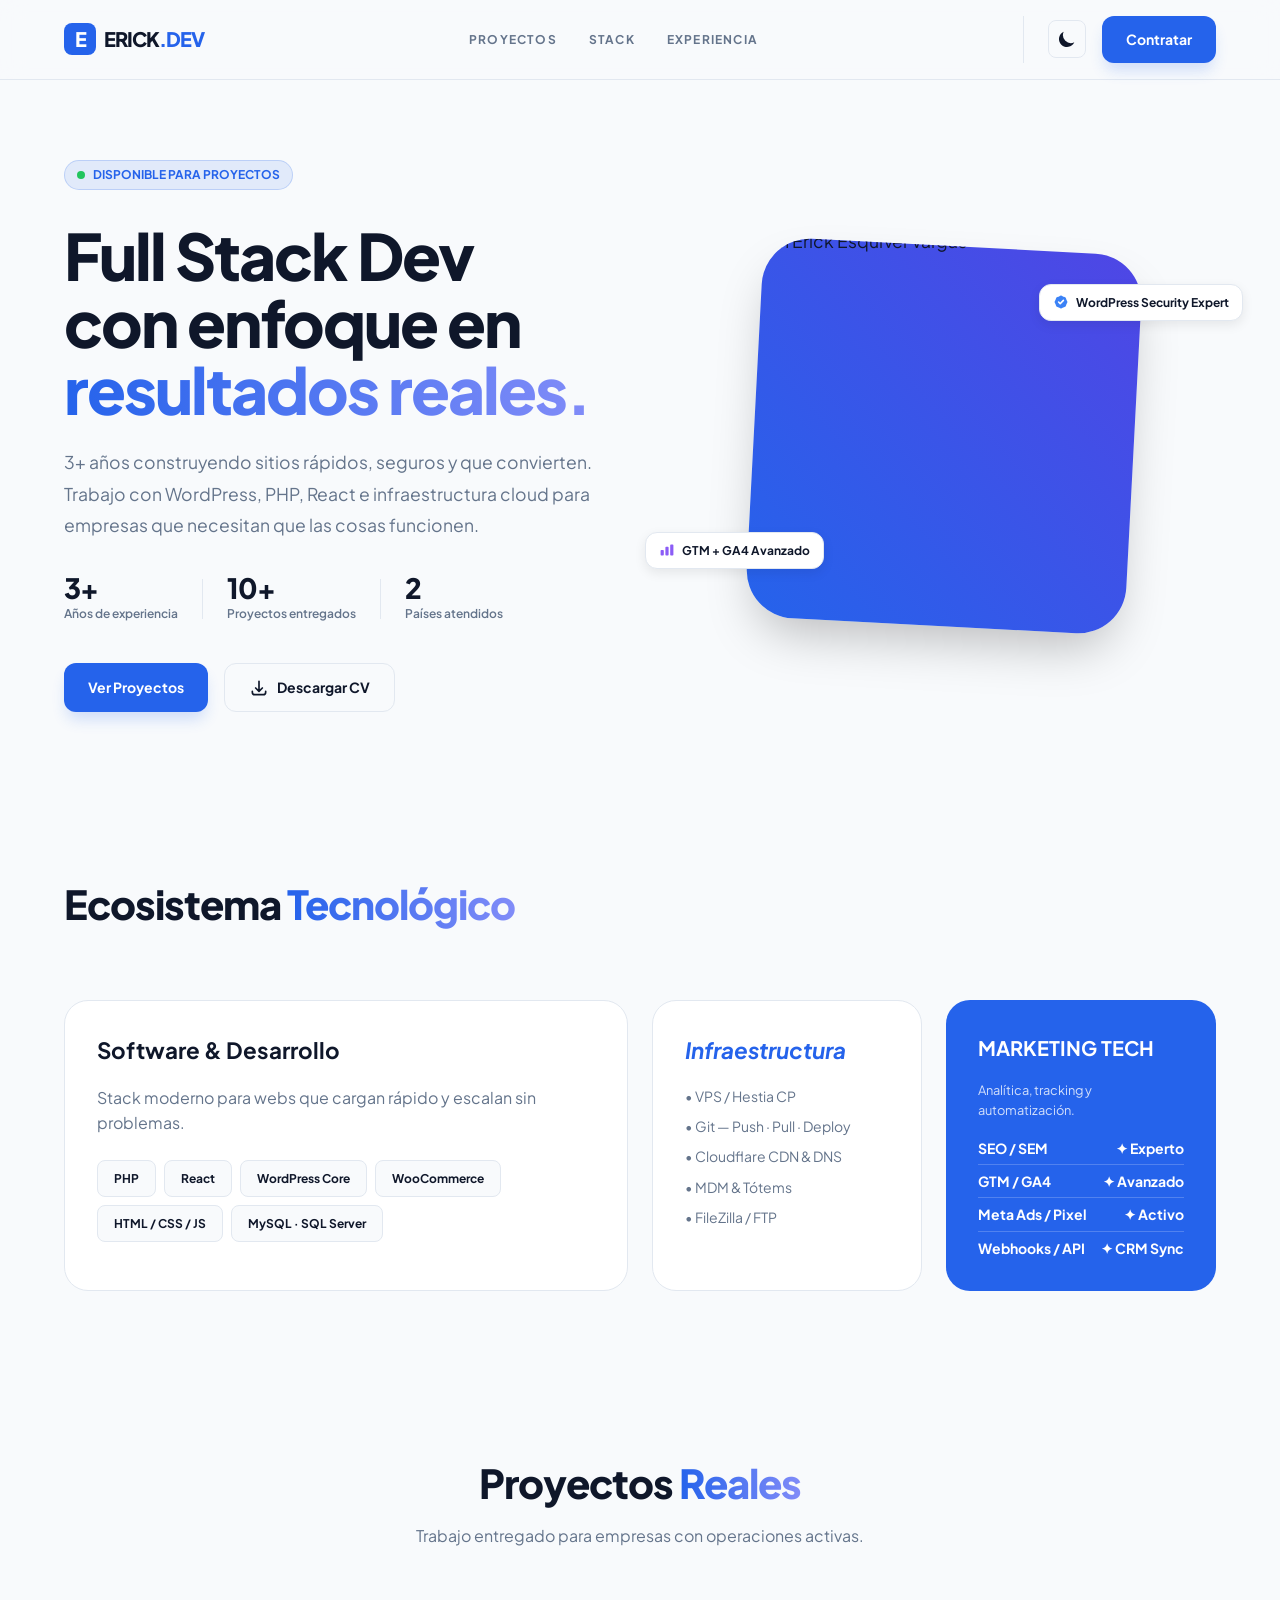
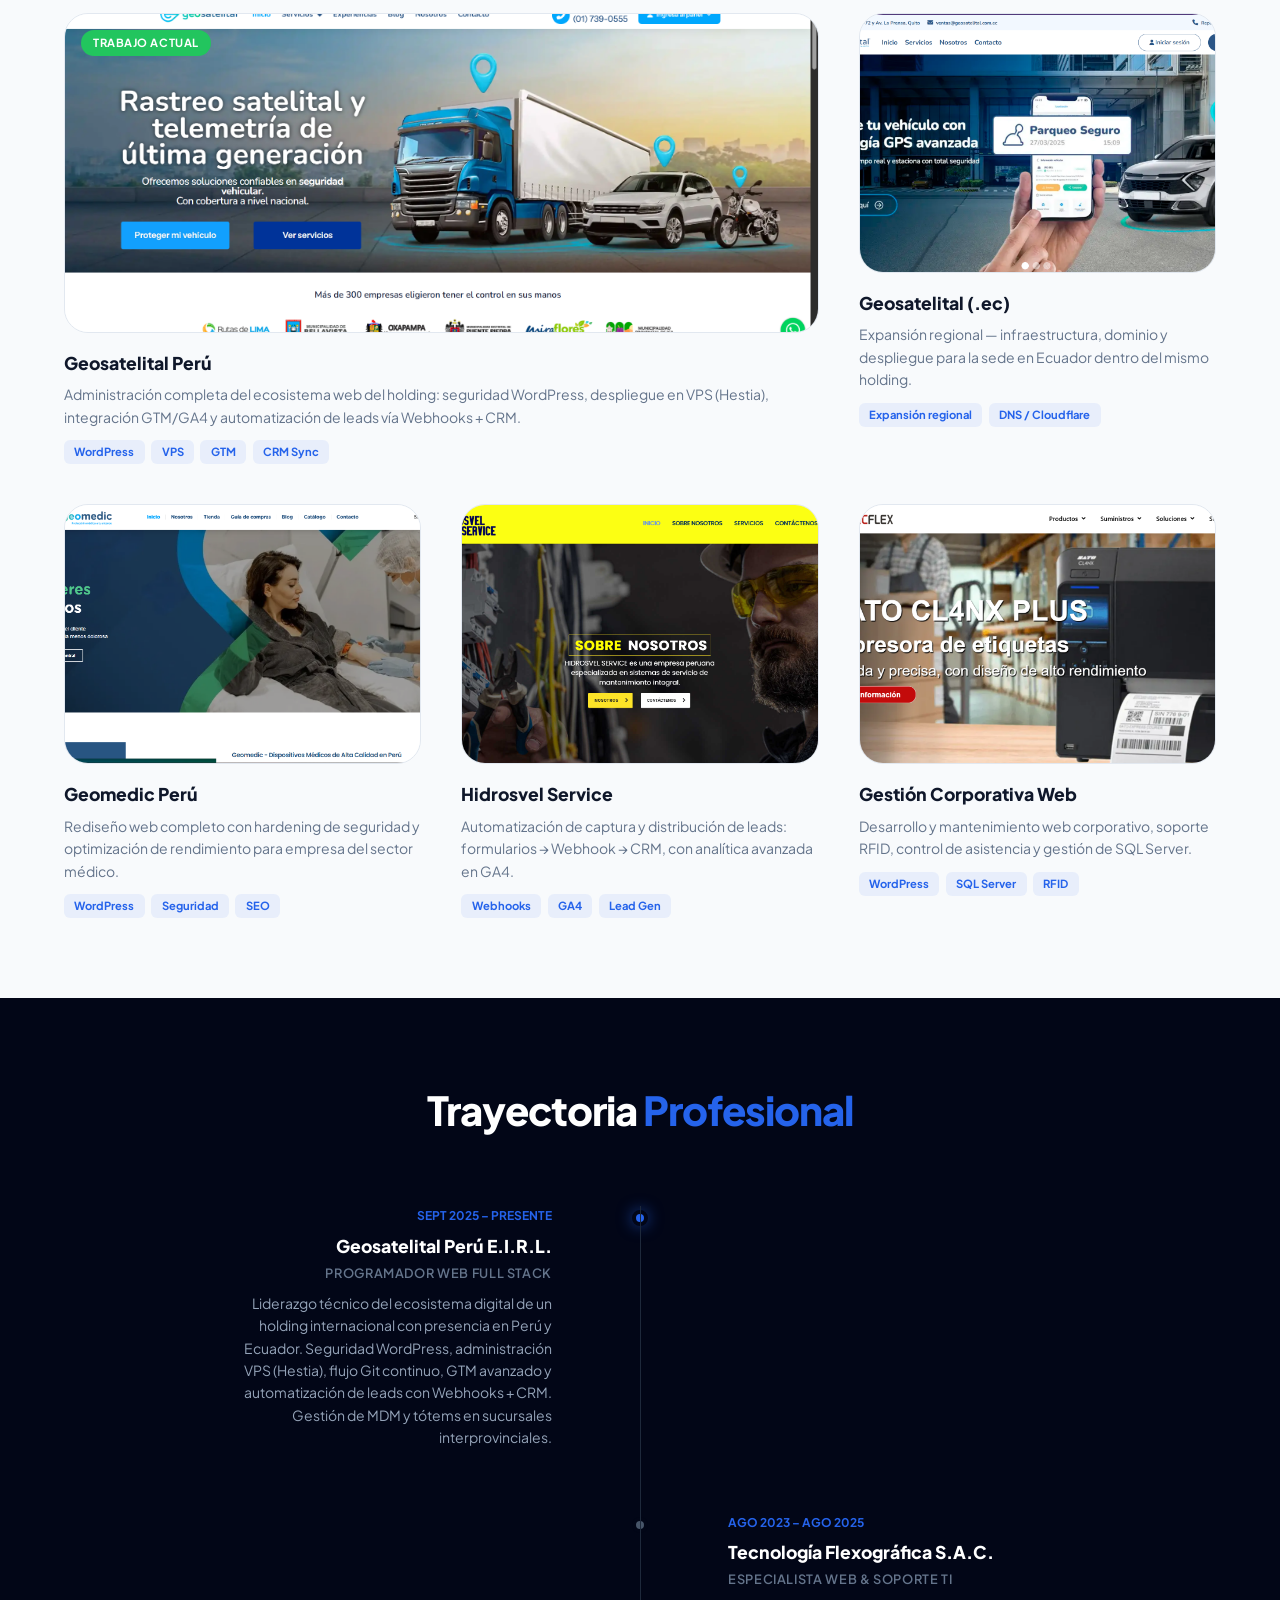
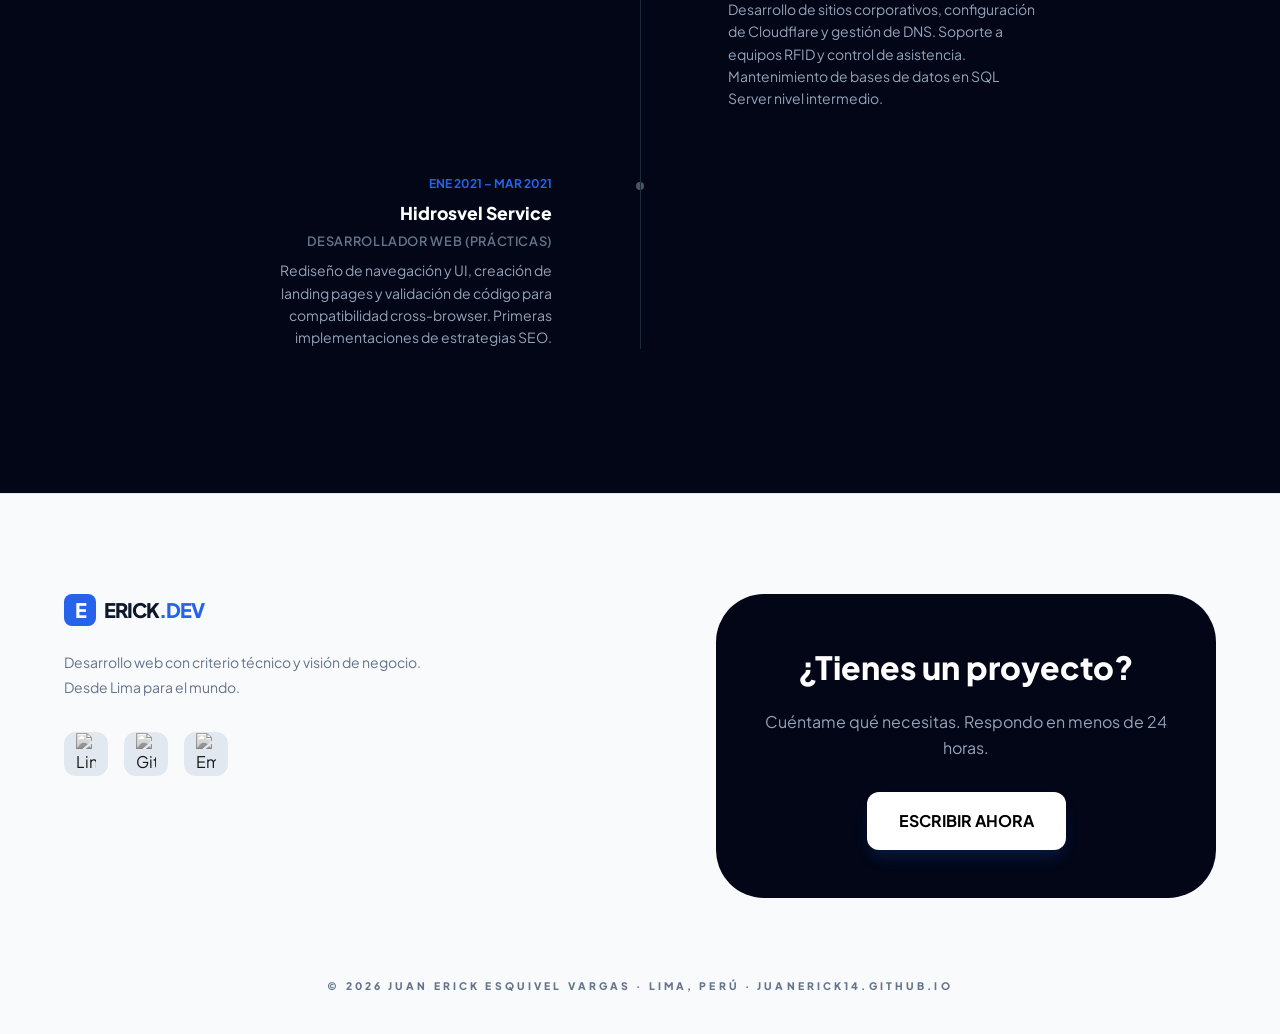
==== commit 812bb426: "edición de html" ====
--- a/index.html
+++ b/index.html
@@ -201,7 +201,7 @@
                 <!-- Geomedic -->
                 <div class="project-item">
                     <div class="project-thumb">
-                        <img src="img/geomedic.png" alt="Geomedic">
+                        <img src="img/Geomedic.png" alt="Geomedic">
                         <div class="project-overlay">
                             <a href="https://geomedic.pe/" target="_blank" class="project-btn">Ver sitio</a>
                         </div>
@@ -362,212 +362,4 @@
     reveals.forEach(r => observer.observe(r));
 </script>
 </body>
-</html>css2?family=MuseoModerno:wght@100;200;300;400;500;600;700;800;900&family=Poller+One&family=Poppins:ital,wght@0,100;0,200;0,300;0,400;0,500;0,600;0,700;0,800;0,900;1,100;1,200;1,300;1,400;1,500;1,600;1,700;1,800;1,900&family=Roboto:wght@100;300;400;500;700;900&display=swap" rel="stylesheet">
-    <!-- CSS -->
-    <link rel="stylesheet" href="style.css">
-    <!-- Favicon -->
-    <link rel="shortcut icon" href="img/icon-je.png" type="image/x-icon">
-    <!-- Titulo -->
-    <title>Juan Erick | Portafolio</title>
-</head>
-<body>
-    <!-- Header -->
-    <header>
-        <a href="#" class="logo">J<span>E</span></a>
-
-        <ul class="navlist">
-            <li><a href="#home" class="active">Inicio</a></li>            
-            <li><a href="#services">Servicios</a></li>
-            <li><a href="#portfolio">Trabajos</a></li>
-            <li><a href="#contact">Contacto</a></li>
-        </ul>
-
-        <div class="bx bx-menu" id="menu-icon"></div>
-    </header>
-
-    <!-- Banner Section -->
-    <section class="about" id="home">        
-        <div class="about-text">
-            <h2>Hola, soy <span>Juan Erick</span></h2>
-            <h4>Desarrollador Web</h4>
-            <p>Soy un joven desarrollador web apasionado y en busca de oportunidades emocionantes en el campo de la programación. Estoy buscando oportunidades para poner en práctica mis habilidades y contribuir de manera significativa en un entorno de desarrollo web.</p>
-            <div class="contact-icons">
-                <a href="mailto:erick03juan@gmail.com">
-                    <i class='bx bxs-envelope'></i>
-                </a>
-                <a href="https://github.com/JuanErick14" target="_blank" title="GitHub">
-                    <i class="bx bxl-github"></i>
-                </a>  
-    
-                <a href="https://www.linkedin.com/in/juan-erick-3449a2220/" target="_blank" title="LinkedIn">
-                    <i class="bx bxl-linkedin"></i>
-                </a>  
-    
-                <a href="https://www.instagram.com/juandev14/" target="_blank" title="Instagram">
-                    <i class="bx bxl-instagram-alt"></i>
-                </a>  
-    
-                <a href="https://wa.me/51900547681" target="_blank" title="WhatsApp">
-                    <i class="bx bxl-whatsapp"></i>
-                </a>
-            </div>
-            <a href="cv/Juan_Esquivel_Vargas-CV.pdf" target="_blank" class="cv" title="Mi CV">Descargar CV</a>
-        </div>
-        
-        <div class="about-img">
-            <img src="img/img-me.png" alt="My-Image" title="Developer">
-        </div>
-    </section>
-
-
-    <!-- Services Section -->
-    <section class="services" id="services">
-        <div class="main-text">
-            <h2>Mis<span> Servicios</span></h2>
-        </div>
-
-        <div class="services-content">
-            <div class="box">
-                <div class="s-icons">
-                    <i class="bx bx-mobile-alt"></i>
-                </div>
-                <h3>Diseño UI/UX</h3>
-                <p>Me preocupo que tu sitio web sea accesible para todos los usuarios, independientemente del dispositivo que utilicen.</p>
-            
-            </div>
-
-            <div class="box">
-                <div class="s-icons">
-                    <i class="bx bx-code-alt"></i>
-                </div>
-                <h3>Desarrollo Web</h3>
-                <p>Me gusta codificar cosas desde cero y disfruto dando vida a ideas en el navegador, optimizados para los motores de búsqueda.</p>
-                
-            </div>
-
-            <div class="box">
-                <div class="s-icons">
-                    <i class="bx bx-edit-alt"></i>
-                </div>
-                <h3>Diseño Versátil</h3>
-                <p>Valoro la estructura sencilla del contenido, los patrones de diseño limpios y las interacciones bien pensadas.
-                </p>
-                
-            </div>
-        </div>
-    </section>
-
-
-    <!-- Portfolio Section -->
-    <section class="portfolio" id="portfolio">
-        <div class="main-text">
-            <h2>Últimos  <span>Proyectos</span></h2>
-        </div>
-
-        <div class="portfolio-content">
-            <div class="row">
-                <img src="img/1.png" alt="Proyecto#1">
-                <div class="layer">
-                    <h5>HOUSEDREAM</h5>
-                    <p>Sitio web diseñado para la venta de viviendas.</p>
-                    <a href="https://juanerick14.github.io/Website-Bootstrap/" target="_blank"><i class="bx bx-link-external"></i></a>
-                </div>
-            </div>
-
-            <div class="row">
-                <img src="img/2.png" alt="Proyecto#2">
-                <div class="layer">
-                    <h5>STORE</h5>
-                    <p>Sitio web diseñado para una tienda de ropas.</p>
-                    <a href="https://juanerick14.github.io/Website-Fashion-Store/" target="_blank"><i class="bx bx-link-external"></i></a>
-                </div>
-            </div>
-
-            <div class="row">
-                <img src="img/3.png" alt="Proyecto#3">
-                <div class="layer">
-                    <h5>Travel</h5>
-                    <p>Sitio web diseñado para una agencia de viajes.</p>
-                    <a href="https://juanerick14.github.io/Website-Travel/" target="_blank"><i class="bx bx-link-external"></i></a>
-                </div>
-            </div>
-
-            <div class="row">
-                <img src="img/4.png" alt="Proyecto#4">
-                <div class="layer">
-                    <h5>RESTO</h5>
-                    <p>Sitio web diseñado para un restaurante.</p>
-                    <a href="https://juanerick14.github.io/Website-Resto/" target="_blank"><i class="bx bx-link-external"></i></a>
-                </div>
-            </div>
-
-            <div class="row">
-                <img src="img/5.png" alt="Proyecto#5">
-                <div class="layer">
-                    <h5>Games</h5>
-                    <p>Sitio web diseñado para reseña de videojuegos.</p>
-                    <a href="https://juanerick14.github.io/Website-Games/" target="_blank"><i class="bx bx-link-external"></i></a>
-                </div>
-            </div>
-
-           <div class="row">
-                <img src="img/6.png" alt="Proyecto#6">
-                <div class="layer">
-                    <h5>WeTransfer</h5>
-                    <p>Sitio web diseñado para ofrecer herramientas de diseño gráfico.</p>
-                    <a href="https://juanerick14.github.io/Website-WeTransfer/" target="_blank"><i class="bx bx-link-external"></i></a>
-                </div>
-            </div>
-        </div>
-    </section>
-
-
-    <!-- Contact Section -->
-    <section class="contact" id="contact">
-        <div class="contact-text">
-            <h2><span> Contáctame </span></h2>
-            <h4>Si tienes algún proyecto en mente.</h4>
-            <p>Puede ponerse en contacto conmigo utilizando el formulario, o bien puede utilizar los siguientes enlaces</p>
-            <div class="list">
-                <li><a href="https://wa.me/51900547681" target="_blank">+51 900-547-681</a></li>
-                <li><a href="mailto:erick03juan@gmail.com">erick03juan@gmail.com</a></li>
-            </div>
-
-            <div class="contact-icons">
-                
-                
-                <a href="https://github.com/JuanErick14" target="_blank"><i class="bx bxl-github"></i></a>
-                <a href="https://www.instagram.com/juandev14/" target="_blank"><i class="bx bxl-instagram-alt"></i></a>
-                <a href="https://www.linkedin.com/in/juan-erick-3449a2220/" target="_blank"><i class="bx bxl-linkedin"></i></a>
-               
-            </div>
-        </div>
-
-        <div class="contact-form">
-            <form action="" id="form">
-                <input name="name" id="name" type="text" placeholder="Nombre" required>
-                <input name="email" id="email" type="email" placeholder="Correo" required>
-                <textarea name="message" id="message" cols="35" rows="10" placeholder="Mensaje" required></textarea>
-                <input type="submit" value="Enviar" class="submit">
-            </form>
-            <a href="mailto:erick03juan@gmail.com" id="EmailJE"></a> 
-        </div>
-    </section>
-
-
-    <!-- Footer Section -->
-    <section class="end">
-        <div class="last-text">
-            <p>Copyright &copy; 2023 Juan Erick | Todos los derechos reservados</p>
-        </div>
-
-        <div class="top">
-            <a href="#home"><i class="bx bx-up-arrow-alt"></i></a>
-        </div>
-    </section>
-
-
-    <!-- JS - link -->
-    <script type="text/javascript" src="script.js"></script>
-</body>
 </html>
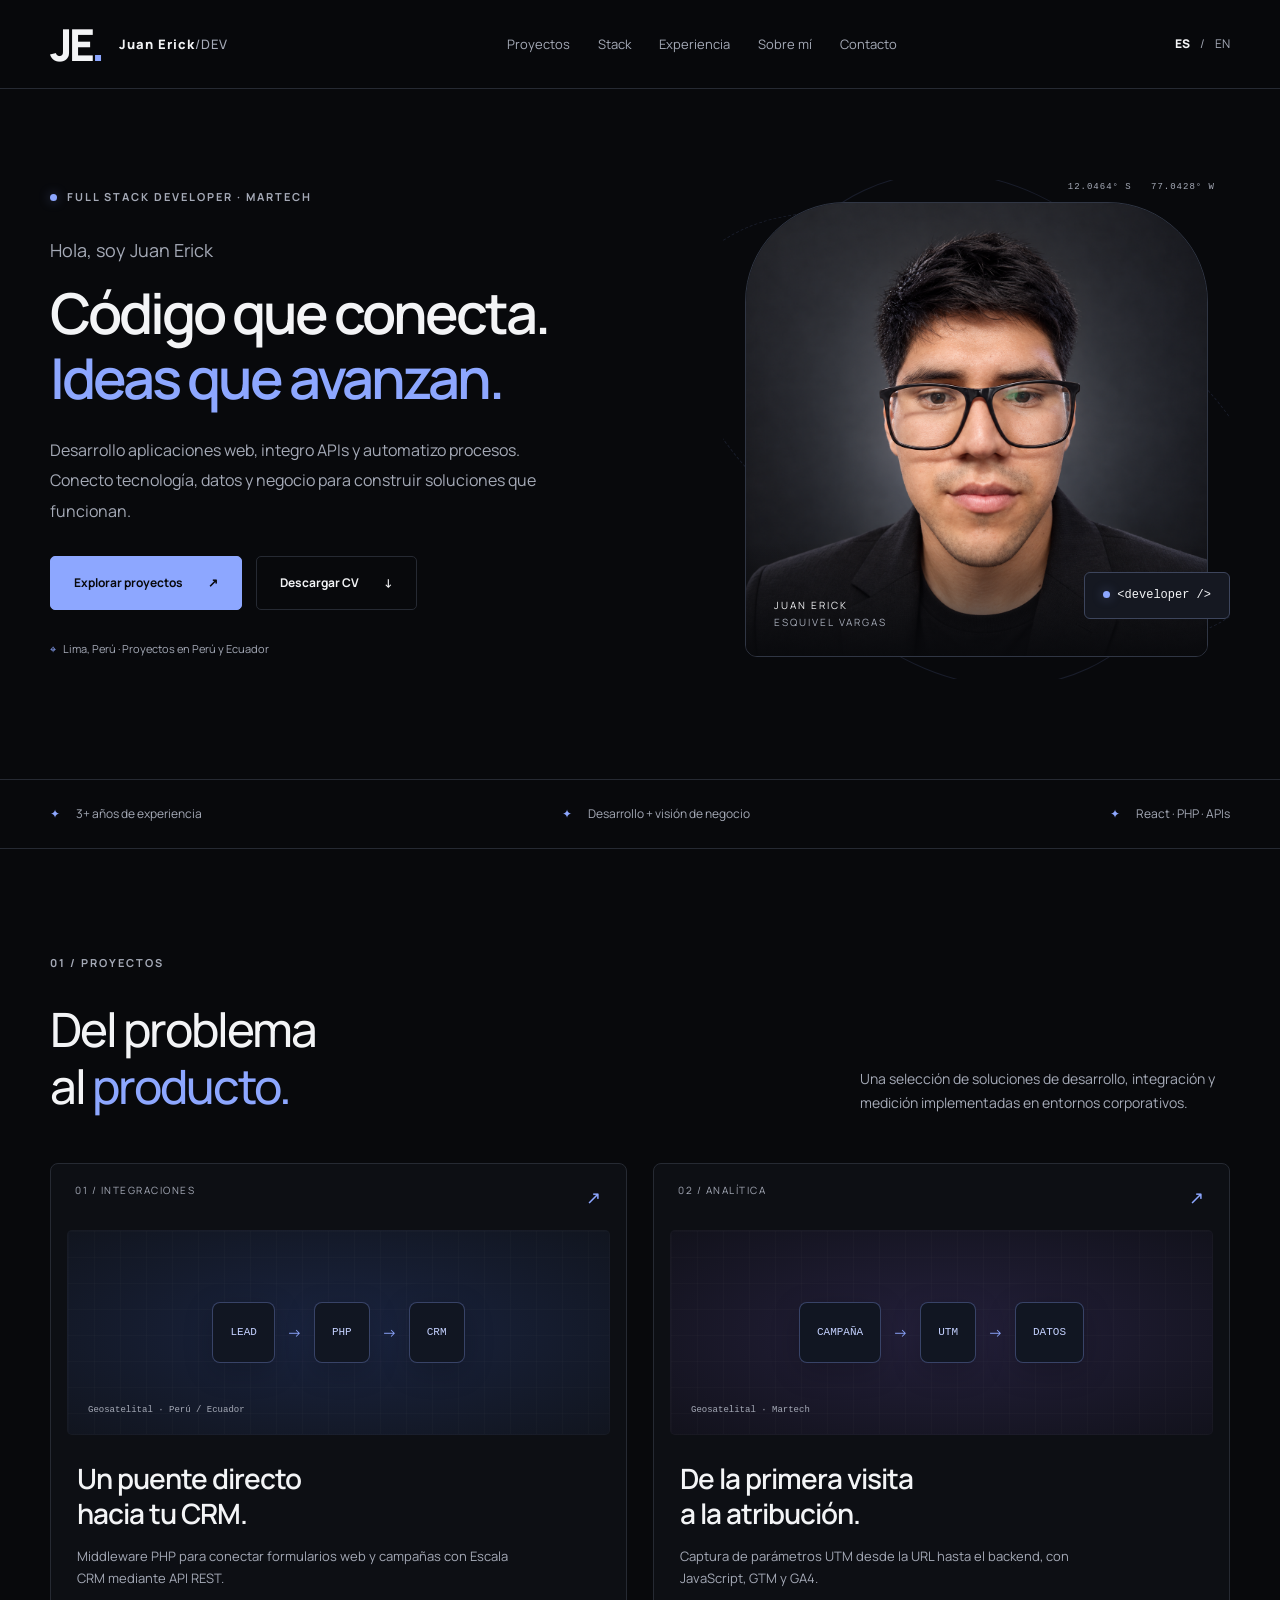
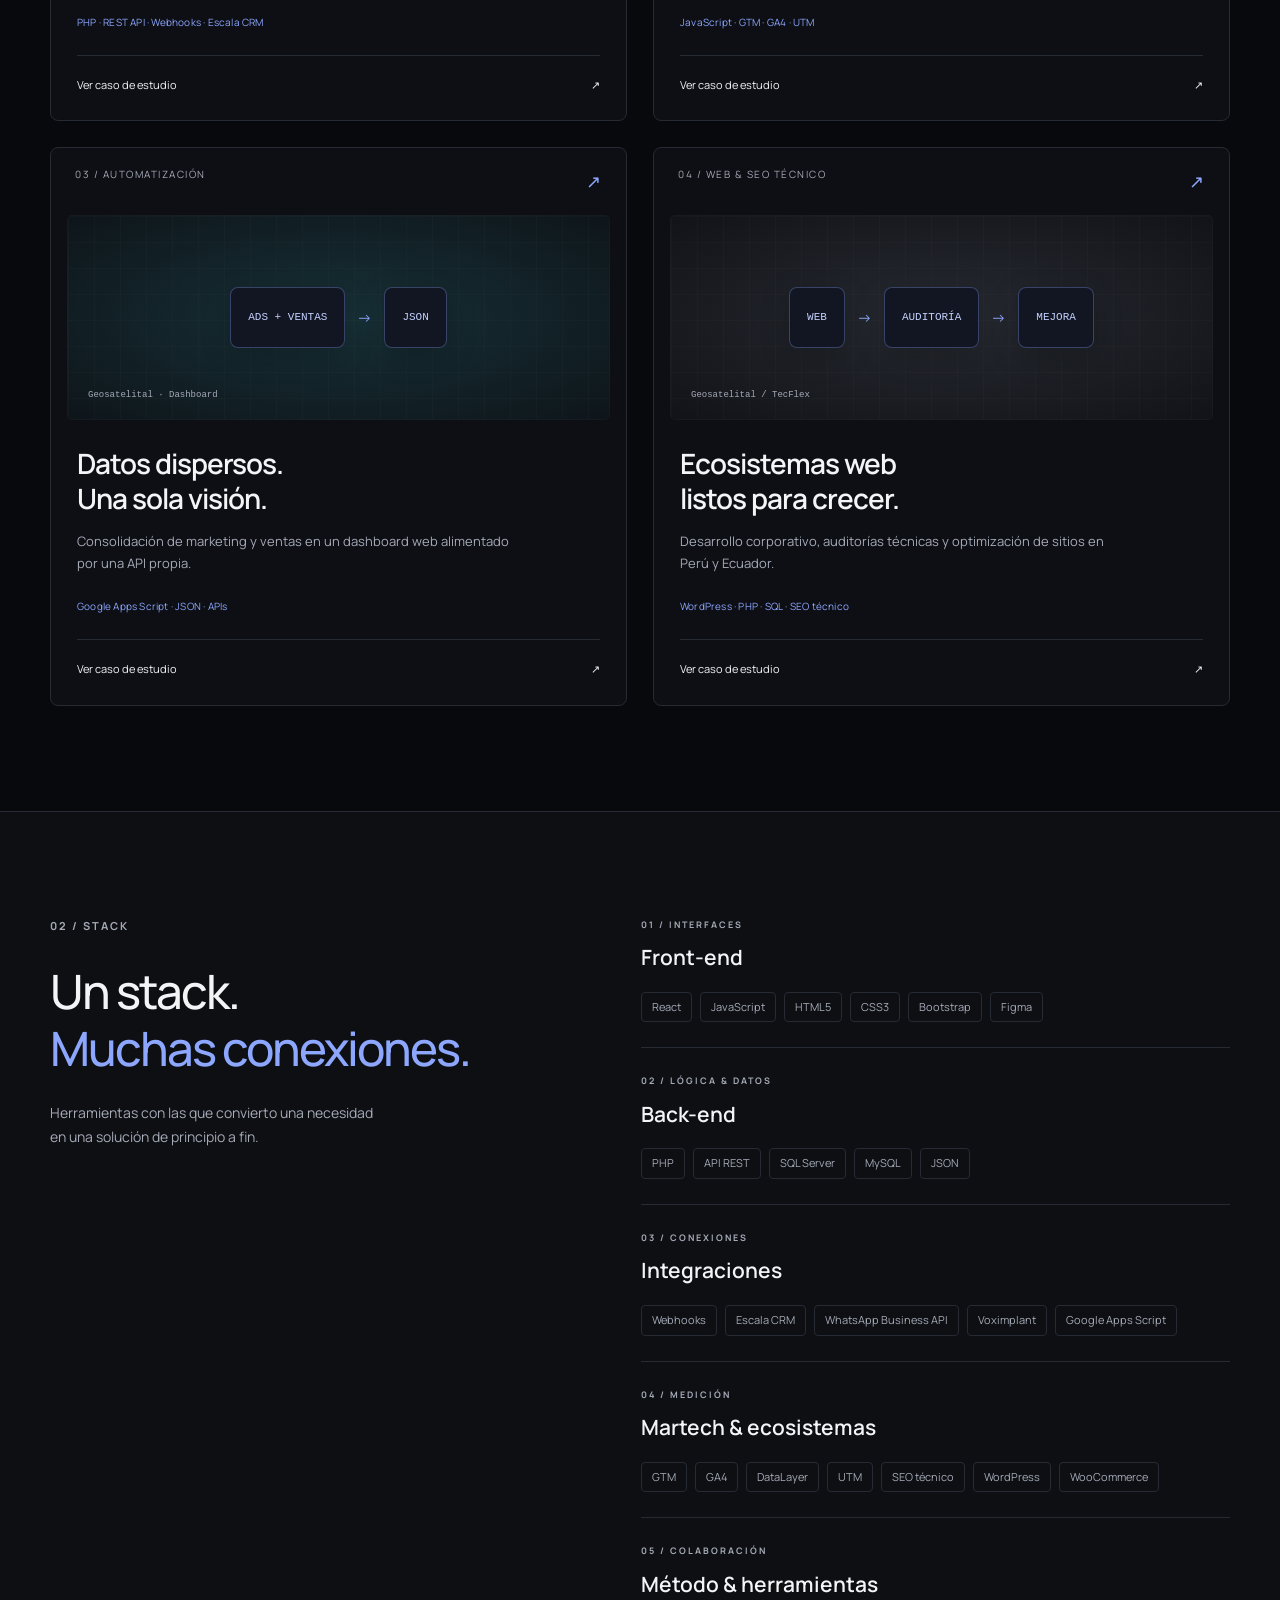
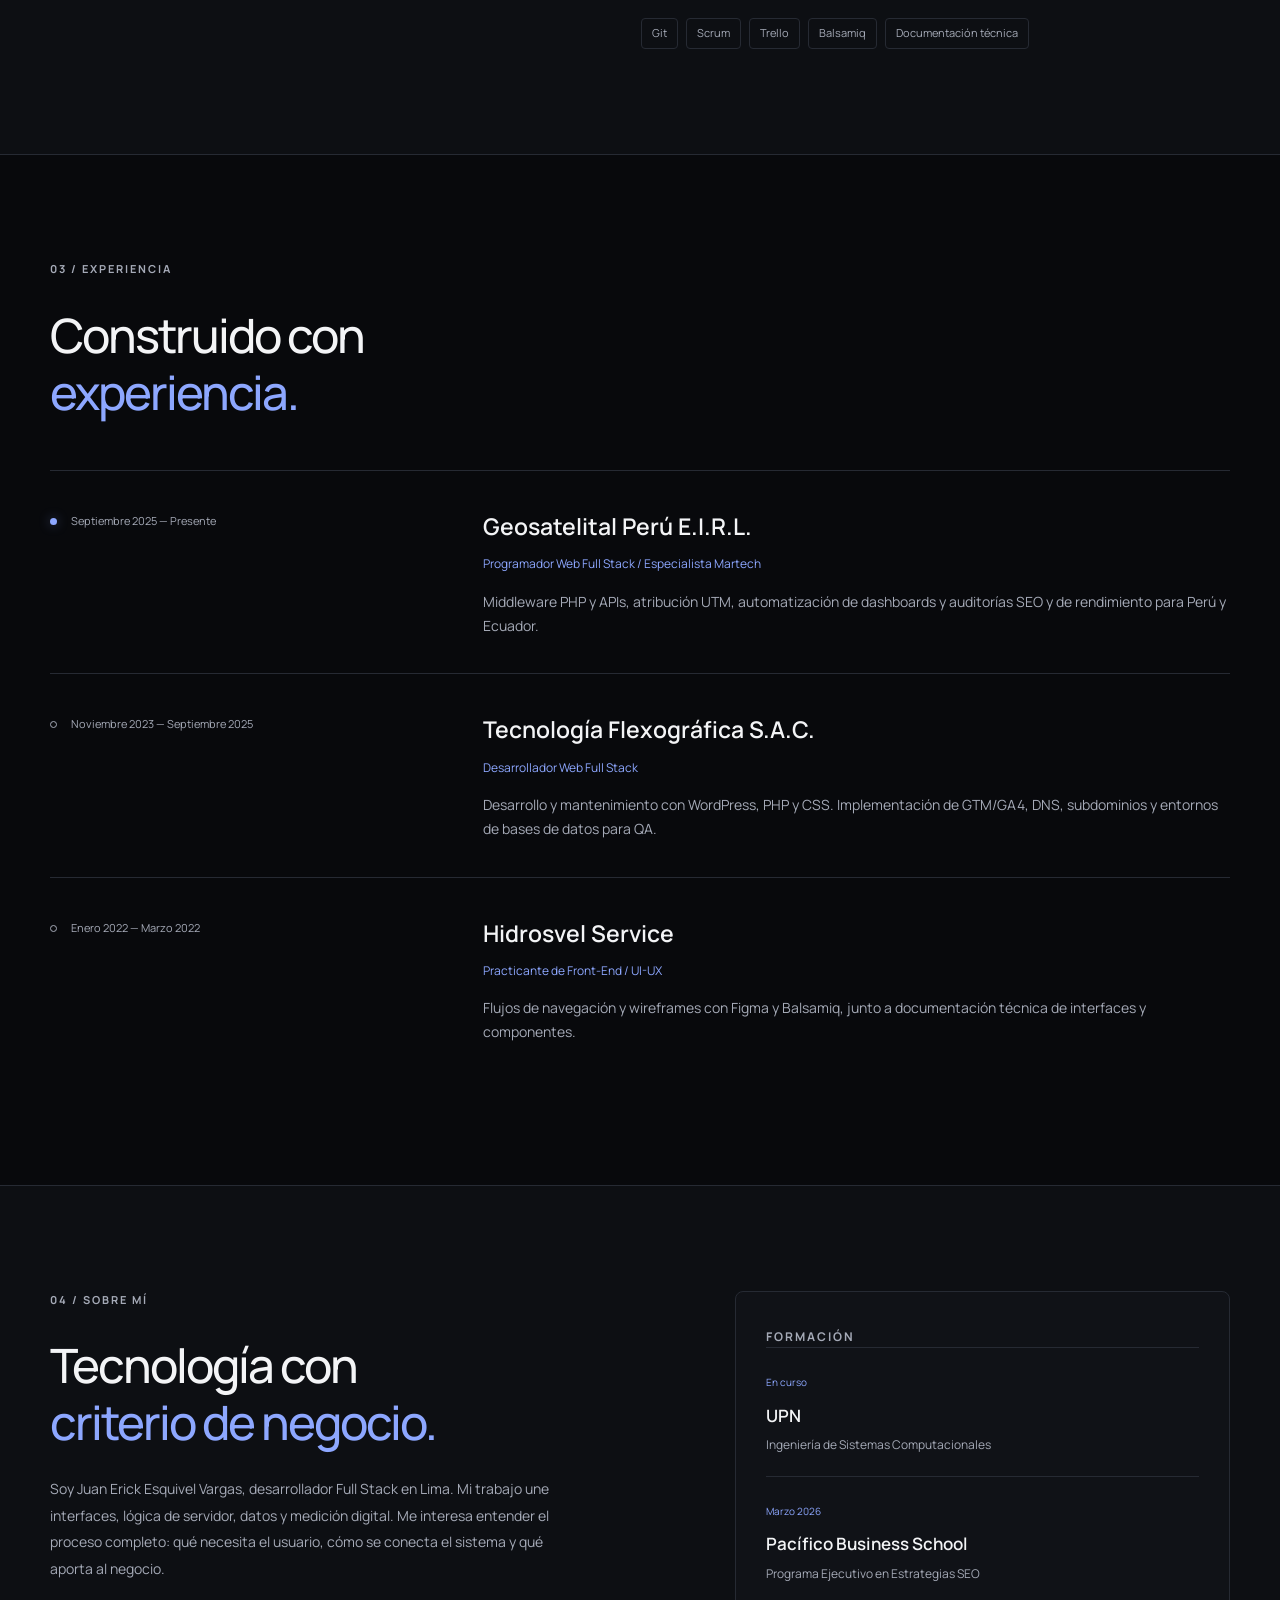
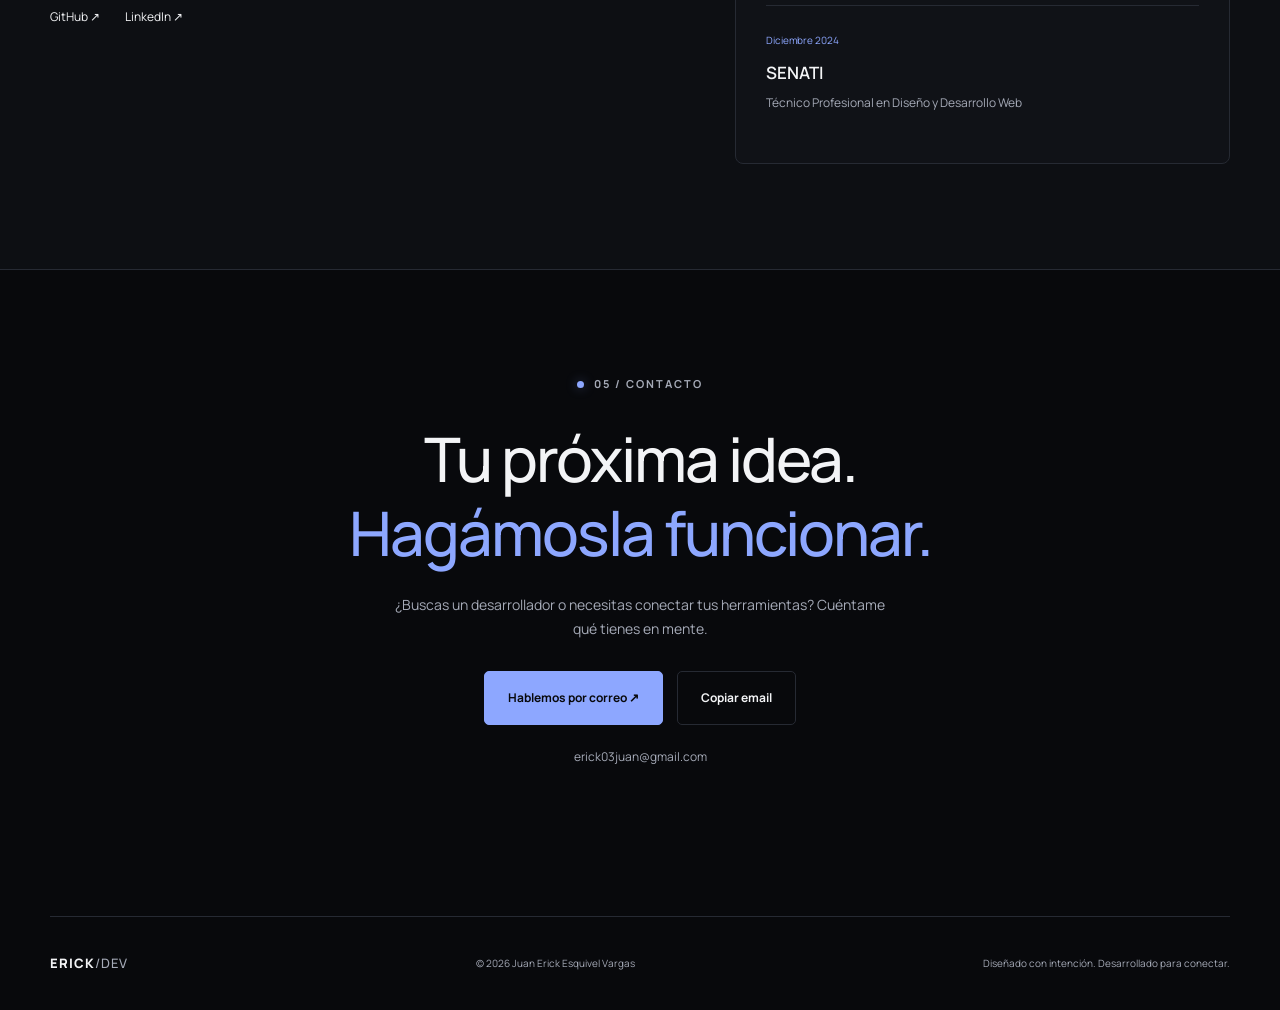
==== commit 7e3ac0af: "nuevo portafolio 2026 Este es el nuevo estilo de mi portafolio" ====
--- a/index.html
+++ b/index.html
@@ -1,365 +1,44 @@
-<!DOCTYPE html>
-<html lang="en">
-<head>
-    <meta charset="UTF-8">
-    <meta http-equiv="X-UA-Compatible" content="IE=edge">
-    <meta name="viewport" content="width=device-width, initial-scale=1.0">
-    <!-- BoxIcons -->
-    <link rel="stylesheet" href="https://unpkg.com/boxicons@latest/css/boxicons.min.css">
-    <!-- GoogelFonts -->
-    <link rel="preconnect" href="https://fonts.googleapis.com">
-    <link rel="preconnect" href="https://fonts.gstatic.com" crossorigin>
-    <link href="https://fonts.googleapis.com/<!DOCTYPE html>
-<html lang="es">
-<head>
-    <meta charset="UTF-8">
-    <meta name="viewport" content="width=device-width, initial-scale=1.0">
-    <title>Juan Erick | Full Stack Developer & Marketing Tech</title>
-    <link rel="preconnect" href="https://fonts.googleapis.com">
-    <link rel="preconnect" href="https://fonts.gstatic.com" crossorigin>
-    <link href="https://fonts.googleapis.com/css2?family=Plus+Jakarta+Sans:wght@300;400;600;800&display=swap" rel="stylesheet">
-    <link rel="shortcut icon" href="img/icon-je.png" type="image/x-icon">
-    <link rel="stylesheet" href="style.css">
-</head>
-<body>
-
-    <!-- NAVBAR -->
-    <nav class="navbar">
-        <div class="container">
-            <div class="logo">
-                <div class="logo-box">E</div>
-                <div class="logo-text">ERICK<span>.DEV</span></div>
-            </div>
-            
-            <div class="nav-links">
-                <a href="#proyectos">Proyectos</a>
-                <a href="#habilidades">Stack</a>
-                <a href="#experiencia">Experiencia</a>
-            </div>
-
-            <div class="nav-actions">
-                <button id="theme-toggle" class="btn-outline" style="padding: 0.5rem; border-radius: 8px;">
-                    <svg id="sun" style="display:none; width: 20px;" fill="currentColor" viewBox="0 0 20 20"><path d="M10 2a1 1 0 011 1v1a1 1 0 11-2 0V3a1 1 0 011-1zm4 8a4 4 0 11-8 0 4 4 0 018 0zm-.464 4.95l.707.707a1 1 0 001.414-1.414l-.707-.707a1 1 0 00-1.414 1.414zm2.12-10.607a1 1 0 010 1.414l-.706.707a1 1 0 11-1.414-1.414l.707-.707a1 1 0 011.414 0zM17 11a1 1 0 100-2h-1a1 1 0 100 2h1zm-7 4a1 1 0 011 1v1a1 1 0 11-2 0v-1a1 1 0 011-1zM5.05 6.464A1 1 0 106.465 5.05l-.708-.707a1 1 0 00-1.414 1.414l.707.707zm1.414 8.486l-.707.707a1 1 0 01-1.414-1.414l.707-.707a1 1 0 011.414 1.414zM4 11a1 1 0 100-2H3a1 1 0 000 2h1z"></path></svg>
-                    <svg id="moon" style="display:none; width: 20px;" fill="currentColor" viewBox="0 0 20 20"><path d="M17.293 13.293A8 8 0 016.707 2.707a8.001 8.001 0 1010.586 10.586z"></path></svg>
-                </button>
-                <a href="mailto:erick03juan@gmail.com" class="btn btn-primary btn-contratar">Contratar</a>
-            </div>
-        </div>
-    </nav>
-
-    <!-- HERO -->
-    <header id="inicio" class="hero reveal">
-        <div class="container hero-flex">
-            <div class="hero-content">
-                <div class="badge">
-                    <span class="badge-dot"></span>
-                    DISPONIBLE PARA PROYECTOS
-                </div>
-                <h1 class="hero-title">
-                    Full Stack Dev<br>
-                    con enfoque en<br>
-                    <span class="gradient-text">resultados reales.</span>
-                </h1>
-                <p class="hero-description">
-                    3+ años construyendo sitios rápidos, seguros y que convierten. Trabajo con WordPress, PHP, React e infraestructura cloud para empresas que necesitan que las cosas funcionen.
-                </p>
-                <div class="hero-stats">
-                    <div class="stat">
-                        <span class="stat-num">3+</span>
-                        <span class="stat-label">Años de experiencia</span>
-                    </div>
-                    <div class="stat-divider"></div>
-                    <div class="stat">
-                        <span class="stat-num">10+</span>
-                        <span class="stat-label">Proyectos entregados</span>
-                    </div>
-                    <div class="stat-divider"></div>
-                    <div class="stat">
-                        <span class="stat-num">2</span>
-                        <span class="stat-label">Países atendidos</span>
-                    </div>
-                </div>
-                <div class="hero-btns">
-                    <a href="#proyectos" class="btn btn-primary">Ver Proyectos</a>
-                    <a href="cv/JuanEsquivelVargas-CV.pdf" download class="btn btn-outline">
-                        <svg style="width:20px" fill="none" stroke="currentColor" viewBox="0 0 24 24"><path stroke-linecap="round" stroke-linejoin="round" stroke-width="2" d="M4 16v1a3 3 0 003 3h10a3 3 0 003-3v-1m-4-4l-4 4m0 0l-4-4m4 4V4"/></svg>
-                        Descargar CV
-                    </a>
-                </div>
-            </div>
-            <div class="hero-image">
-                <div class="image-container">
-                    <img src="img/Juan.jpg" alt="Juan Erick Esquivel Vargas">
-                </div>
-                <!-- Floating tag -->
-                <div class="hero-tag hero-tag-1">
-                    <svg style="width:16px; color:#3b82f6;" fill="currentColor" viewBox="0 0 20 20"><path fill-rule="evenodd" d="M6.267 3.455a3.066 3.066 0 001.745-.723 3.066 3.066 0 013.976 0 3.066 3.066 0 001.745.723 3.066 3.066 0 012.812 2.812c.051.643.304 1.254.723 1.745a3.066 3.066 0 010 3.976 3.066 3.066 0 00-.723 1.745 3.066 3.066 0 01-2.812 2.812 3.066 3.066 0 00-1.745.723 3.066 3.066 0 01-3.976 0 3.066 3.066 0 00-1.745-.723 3.066 3.066 0 01-2.812-2.812 3.066 3.066 0 00-.723-1.745 3.066 3.066 0 010-3.976 3.066 3.066 0 00.723-1.745 3.066 3.066 0 012.812-2.812zm7.44 5.252a1 1 0 00-1.414-1.414L9 10.586 7.707 9.293a1 1 0 00-1.414 1.414l2 2a1 1 0 001.414 0l4-4z" clip-rule="evenodd"></path></svg>
-                    WordPress Security Expert
-                </div>
-                <div class="hero-tag hero-tag-2">
-                    <svg style="width:16px; color:#8b5cf6;" fill="currentColor" viewBox="0 0 20 20"><path d="M2 11a1 1 0 011-1h2a1 1 0 011 1v5a1 1 0 01-1 1H3a1 1 0 01-1-1v-5zM8 7a1 1 0 011-1h2a1 1 0 011 1v9a1 1 0 01-1 1H9a1 1 0 01-1-1V7zM14 4a1 1 0 011-1h2a1 1 0 011 1v12a1 1 0 01-1 1h-2a1 1 0 01-1-1V4z"></path></svg>
-                    GTM + GA4 Avanzado
-                </div>
-            </div>
-        </div>
-    </header>
-
-    <!-- SKILLS -->
-    <section id="habilidades" class="section reveal">
-        <div class="container">
-            <h2 class="section-title">Ecosistema <span class="gradient-text">Tecnológico</span></h2>
-            <div class="bento-grid">
-                <div class="card card-wide">
-                    <h3>Software & Desarrollo</h3>
-                    <p style="color: var(--text-muted-light); margin-bottom: 1.5rem;">Stack moderno para webs que cargan rápido y escalan sin problemas.</p>
-                    <div class="skill-tags">
-                        <span class="tag">PHP</span>
-                        <span class="tag">React</span>
-                        <span class="tag">WordPress Core</span>
-                        <span class="tag">WooCommerce</span>
-                        <span class="tag">HTML / CSS / JS</span>
-                        <span class="tag">MySQL · SQL Server</span>
-                    </div>
-                </div>
-                <div class="card">
-                    <h3 style="font-style: italic; color: var(--primary);">Infraestructura</h3>
-                    <ul style="font-size: 0.875rem; color: var(--text-muted-light); display:flex; flex-direction:column; gap:0.5rem;">
-                        <li>• VPS / Hestia CP</li>
-                        <li>• Git — Push · Pull · Deploy</li>
-                        <li>• Cloudflare CDN & DNS</li>
-                        <li>• MDM & Tótems</li>
-                        <li>• FileZilla / FTP</li>
-                    </ul>
-                </div>
-                <div class="card card-primary">
-                    <h3 style="text-transform: uppercase; font-size: 1.25rem;">Marketing Tech</h3>
-                    <p style="font-size: 0.8rem; opacity: 0.8; margin-bottom: 1rem;">Analítica, tracking y automatización.</p>
-                    <div style="font-size: 0.875rem; font-weight: 700; margin-top: 0.5rem;">
-                        <div style="display:flex; justify-content: space-between; border-bottom: 1px solid rgba(255,255,255,0.2); padding-bottom: 5px; margin-bottom: 5px;"><span>SEO / SEM</span> <span>✦ Experto</span></div>
-                        <div style="display:flex; justify-content: space-between; border-bottom: 1px solid rgba(255,255,255,0.2); padding-bottom: 5px; margin-bottom: 5px;"><span>GTM / GA4</span> <span>✦ Avanzado</span></div>
-                        <div style="display:flex; justify-content: space-between; border-bottom: 1px solid rgba(255,255,255,0.2); padding-bottom: 5px; margin-bottom: 5px;"><span>Meta Ads / Pixel</span> <span>✦ Activo</span></div>
-                        <div style="display:flex; justify-content: space-between;"><span>Webhooks / API</span> <span>✦ CRM Sync</span></div>
-                    </div>
-                </div>
-            </div>
-        </div>
-    </section>
-
-    <!-- PROYECTOS -->
-    <section id="proyectos" class="section reveal">
-        <div class="container">
-            <div style="text-align: center; margin-bottom: 4rem;">
-                <h2 class="section-title" style="margin-bottom: 0.5rem;">Proyectos <span class="gradient-text">Reales</span></h2>
-                <p style="color: var(--text-muted-light);">Trabajo entregado para empresas con operaciones activas.</p>
-            </div>
-
-            <div class="projects-grid">
-
-                <!-- Geosatelital Principal -->
-                <div class="project-item project-featured">
-                    <div class="project-thumb">
-                        <img src="img/Geosatelital-Peru.png" alt="Geosatelital Perú">
-                        <div class="project-badge-top">Trabajo actual</div>
-                        <div class="project-overlay">
-                            <a href="https://geosatelital.com/" target="_blank" class="project-btn">Ver sitio</a>
-                        </div>
-                    </div>
-                    <div class="project-meta">
-                        <h3>Geosatelital Perú</h3>
-                        <p>Administración completa del ecosistema web del holding: seguridad WordPress, despliegue en VPS (Hestia), integración GTM/GA4 y automatización de leads vía Webhooks + CRM.</p>
-                        <div class="project-tags">
-                            <span class="ptag">WordPress</span>
-                            <span class="ptag">VPS</span>
-                            <span class="ptag">GTM</span>
-                            <span class="ptag">CRM Sync</span>
-                        </div>
-                    </div>
-                </div>
-
-                <!-- Geosatelital Ecuador -->
-                <div class="project-item">
-                    <div class="project-thumb project-dark">
-                        <div class="project-placeholder">
-                            <img src="img/Geosatelital-Ecuador.png" alt="Geosatelital Ecuador">
-                            
-                        </div>
-                        <div class="project-overlay">
-                            <a href="https://geosatelital.com.ec/" target="_blank" class="project-btn">Ver sitio</a>
-                        </div>
-                    </div>
-                    <div class="project-meta">
-                        <h3>Geosatelital (.ec)</h3>
-                        <p>Expansión regional — infraestructura, dominio y despliegue para la sede en Ecuador dentro del mismo holding.</p>
-                        <div class="project-tags">
-                            <span class="ptag">Expansión regional</span>
-                            <span class="ptag">DNS / Cloudflare</span>
-                        </div>
-                        
-                    </div>
-                </div>
-
-                <!-- Geomedic -->
-                <div class="project-item">
-                    <div class="project-thumb">
-                        <img src="img/Geomedic.png" alt="Geomedic">
-                        <div class="project-overlay">
-                            <a href="https://geomedic.pe/" target="_blank" class="project-btn">Ver sitio</a>
-                        </div>
-                    </div>
-                    <div class="project-meta">
-                        <h3>Geomedic Perú</h3>
-                        <p>Rediseño web completo con hardening de seguridad y optimización de rendimiento para empresa del sector médico.</p>
-                        <div class="project-tags">
-                            <span class="ptag">WordPress</span>
-                            <span class="ptag">Seguridad</span>
-                            <span class="ptag">SEO</span>
-                        </div>
-                    </div>
-                </div>
-
-                <!-- Hidrosvel -->
-                <div class="project-item">
-                    <div class="project-thumb">
-                        <img src="img/Hidrosvel-Service.png" alt="Satelock">
-                        <div class="project-overlay">
-                                <a href="https://hidrosvelservice.com/" target="_blank" class="project-btn">Ver sitio</a>
-                        </div>
-                    </div>
-                    <div class="project-meta">
-                        <h3>Hidrosvel Service</h3>
-                        <p>Automatización de captura y distribución de leads: formularios → Webhook → CRM, con analítica avanzada en GA4.</p>
-                        <div class="project-tags">
-                            <span class="ptag">Webhooks</span>
-                            <span class="ptag">GA4</span>
-                            <span class="ptag">Lead Gen</span>
-                        </div>
-                    </div>
-                </div>
-
-                <!-- TecFlex -->
-                <div class="project-item">
-                    <div class="project-thumb project-dark">
-                        <div class="project-placeholder">
-                            <img src="img/Tecflex.png" alt="Tecflex Perú">
-                            <div class="project-overlay">
-                                <a href="https://www.tecflex.com/" target="_blank" class="project-btn">Ver sitio</a>
-                            </div>
-                        </div>
-                    </div>
-                    <div class="project-meta">
-                        <h3>Gestión Corporativa Web</h3>
-                        <p>Desarrollo y mantenimiento web corporativo, soporte RFID, control de asistencia y gestión de SQL Server.</p>
-                        <div class="project-tags">
-                            <span class="ptag">WordPress</span>
-                            <span class="ptag">SQL Server</span>
-                            <span class="ptag">RFID</span>
-                        </div>
-                    </div>
-                </div>
-
-            </div>
-        </div>
-    </section>
-
-    <!-- TRAYECTORIA -->
-    <section id="experiencia" class="section experience">
-        <div class="container">
-            <h2 class="section-title" style="text-align: center; color: white;">Trayectoria <span style="color: var(--primary);">Profesional</span></h2>
-            
-            <div class="timeline">
-                <!-- 1. Geosatelital -->
-                <div class="timeline-item timeline-item-right reveal">
-                    <div class="dot dot-primary"></div>
-                    <div class="timeline-content">
-                        <span class="timeline-date">Sept 2025 – Presente</span>
-                        <h3>Geosatelital Perú E.I.R.L.</h3>
-                        <p class="timeline-role">Programador Web Full Stack</p>
-                        <p style="font-size: 0.875rem; color: #94a3b8; margin-top: 0.5rem;">Liderazgo técnico del ecosistema digital de un holding internacional con presencia en Perú y Ecuador. Seguridad WordPress, administración VPS (Hestia), flujo Git continuo, GTM avanzado y automatización de leads con Webhooks + CRM. Gestión de MDM y tótems en sucursales interprovinciales.</p>
-                    </div>
-                </div>
-
-                <!-- 2. TecFlex -->
-                <div class="timeline-item timeline-item-left reveal">
-                    <div class="dot"></div>
-                    <div class="timeline-content">
-                        <span class="timeline-date">Ago 2023 – Ago 2025</span>
-                        <h3>Tecnología Flexográfica S.A.C.</h3>
-                        <p class="timeline-role">Especialista Web & Soporte TI</p>
-                        <p style="font-size: 0.875rem; color: #94a3b8; margin-top: 0.5rem;">Desarrollo de sitios corporativos, configuración de Cloudflare y gestión de DNS. Soporte a equipos RFID y control de asistencia. Mantenimiento de bases de datos en SQL Server nivel intermedio.</p>
-                    </div>
-                </div>
-
-                <!-- 3. Hidrosvel -->
-                <div class="timeline-item timeline-item-right reveal">
-                    <div class="dot"></div>
-                    <div class="timeline-content">
-                        <span class="timeline-date">Ene 2021 – Mar 2021</span>
-                        <h3>Hidrosvel Service</h3>
-                        <p class="timeline-role">Desarrollador Web (Prácticas)</p>
-                        <p style="font-size: 0.875rem; color: #94a3b8; margin-top: 0.5rem;">Rediseño de navegación y UI, creación de landing pages y validación de código para compatibilidad cross-browser. Primeras implementaciones de estrategias SEO.</p>
-                    </div>
-                </div>
-            </div>
-        </div>
-    </section>
-
-    <!-- FOOTER -->
-    <footer class="footer">
-        <div class="container footer-flex">
-            <div class="footer-info">
-                <div class="logo" style="margin-bottom: 1.5rem;">
-                    <div class="logo-box">E</div>
-                    <div class="logo-text">ERICK<span>.DEV</span></div>
-                </div>
-                <p style="color: var(--text-muted-light); font-size: 0.875rem; line-height: 1.8;">Desarrollo web con criterio técnico y visión de negocio. Desde Lima para el mundo.</p>
-                <div class="social-links">
-                    <a href="https://linkedin.com/in/juan-erick-3449a2220/" target="_blank" class="social-icon"><img src="https://cdn-icons-png.flaticon.com/512/174/174857.png" alt="LinkedIn"></a>
-                    <a href="https://github.com/juanerick14" target="_blank" class="social-icon"><img src="https://cdn-icons-png.flaticon.com/512/25/25231.png" alt="Github"></a>
-                    <a href="mailto:erick03juan@gmail.com" class="social-icon"><img src="https://cdn-icons-png.flaticon.com/512/732/732200.png" alt="Email"></a>
-                </div>
-            </div>
-
-            <div class="footer-cta">
-                <h3 style="font-size: 2rem; font-weight: 800; margin-bottom: 1rem;">¿Tienes un proyecto?</h3>
-                <p style="color: #94a3b8; margin-bottom: 2rem;">Cuéntame qué necesitas. Respondo en menos de 24 horas.</p>
-                <a href="mailto:erick03juan@gmail.com" class="btn btn-primary" style="background: white; color: black; font-size: 1rem; padding: 1rem 2rem;">ESCRIBIR AHORA</a>
-            </div>
-        </div>
-        <p style="text-align: center; margin-top: 5rem; font-size: 0.65rem; font-weight: 800; color: var(--text-muted-light); letter-spacing: 0.3em; text-transform: uppercase;">
-            © 2026 Juan Erick Esquivel Vargas · Lima, Perú · juanerick14.github.io
-        </p>
-    </footer>
-
-<script src="script.js"></script>
-<script>
-    // Theme toggle fix
-    const toggle = document.getElementById('theme-toggle');
-    const sun = document.getElementById('sun');
-    const moon = document.getElementById('moon');
-
-    function applyTheme(isDark) {
-        document.body.classList.toggle('dark', isDark);
-        sun.style.display = isDark ? 'block' : 'none';
-        moon.style.display = isDark ? 'none' : 'block';
-    }
-
-    const saved = localStorage.getItem('theme');
-    const prefersDark = window.matchMedia('(prefers-color-scheme: dark)').matches;
-    const isDark = saved ? saved === 'dark' : prefersDark;
-    applyTheme(isDark);
-
-    toggle.addEventListener('click', () => {
-        const nowDark = !document.body.classList.contains('dark');
-        applyTheme(nowDark);
-        localStorage.setItem('theme', nowDark ? 'dark' : 'light');
-    });
-
-    // Reveal on scroll
-    const reveals = document.querySelectorAll('.reveal');
-    const observer = new IntersectionObserver((entries) => {
-        entries.forEach(e => { if (e.isIntersecting) e.target.classList.add('active'); });
-    }, { threshold: 0.1 });
-    reveals.forEach(r => observer.observe(r));
-</script>
-</body>
-</html>+<!doctype html>
+<html lang="es">
+    <head>
+        <meta charset="utf-8">
+        <meta name="viewport" content="width=device-width, initial-scale=1">
+        <meta name="color-scheme" content="dark">
+        <title>Juan Erick | Full Stack & Martech</title>
+        <meta name="description" content="Juan Erick Esquivel Vargas. Desarrollador Full Stack en Lima: React, PHP, integraciones API, automatización y Martech.">
+        <meta property="og:title" content="Juan Erick | Full Stack & Martech"><meta property="og:description" content="Juan Erick Esquivel Vargas. Desarrollador Full Stack en Lima: React, PHP, integraciones API, automatización y Martech.">
+        <meta property="og:type" content="website">
+        <meta property="og:url" content="https://erick-dev-portfolio.creamball9.chatgpt.site/es/">
+        <link rel="canonical" href="https://erick-dev-portfolio.creamball9.chatgpt.site/es/">
+        <link rel="alternate" hreflang="es" href="https://erick-dev-portfolio.creamball9.chatgpt.site/es/">
+        <link rel="alternate" hreflang="en" href="https://erick-dev-portfolio.creamball9.chatgpt.site/en/">
+        <link rel="alternate" hreflang="x-default" href="https://erick-dev-portfolio.creamball9.chatgpt.site/">
+        <link rel="icon" href="./img/JE.webp" type="image/svg+xml"><link rel="stylesheet" href="./style.css"><script src="./script.js" defer></script>
+    </head>
+<body>
+    <a class="skip" href="#main">Ir al contenido</a>
+    <header class="nav">
+        <div class="wrap nav-inner">
+            <a href="./es/index.html" class="brand" aria-label="Juan Erick — Inicio">JE<span class="brand-dot">.</span>
+                <span class="brand-name">Juan Erick<span class="muted">/DEV</span></span>
+            </a>
+            <nav id="navigation" aria-label="Principal"><a href="#projects">Proyectos</a><a href="#stack">Stack</a><a href="#experience">Experiencia</a><a href="#about">Sobre mí</a><a href="#contact">Contacto</a>
+            </nav>
+            <div class="nav-tools"><a class="language selected" href="./es/index.html" lang="es" aria-current="page">ES</a><span class="muted">/</span>
+                <a class="language " href="./en/index.html" lang="en" >EN</a>
+                <button class="menu" aria-controls="navigation" aria-expanded="false" aria-label="Abrir navegación" data-open="Abrir navegación" data-close="Cerrar navegación">
+                    <span></span>
+                    <span></span>
+                </button>
+            </div>
+        </div>
+    </header>
+<main id="main">
+    <section class="hero wrap"><div class="hero-copy"><p class="eyebrow"><span class="dot"></span>FULL STACK DEVELOPER · MARTECH</p><p class="hello">Hola, soy Juan Erick</p><h1>Código que conecta.<br><em>Ideas que avanzan.</em></h1><p class="intro">Desarrollo aplicaciones web, integro APIs y automatizo procesos. Conecto tecnología, datos y negocio para construir soluciones que funcionan.</p><div class="actions"><a class="button primary" href="#projects">Explorar proyectos<span aria-hidden="true">↗</span></a><a class="button secondary cv-link" href="./CV/Juan-Erick-CV-ES.pdf" download data-missing="CV disponible próximamente">Descargar CV<span aria-hidden="true">↓</span></a></div><p class="location"><span aria-hidden="true">⌖</span> Lima, Perú · Proyectos en Perú y Ecuador</p></div><div class="hero-art"><div class="orbit orbit-one"></div><div class="orbit orbit-two"></div><div class="portrait"><div class="portrait-fallback" aria-hidden="true"><span>JE<span class="blue">.</span></span><small>BUILD. CONNECT. IMPROVE.</small></div><img class="profile" data-src="img/Juan-Erick-Programador-Fullstack.webp" alt="Juan Erick Esquivel Vargas" width="480" height="580" hidden><div class="portrait-caption"><span>JUAN ERICK</span><span class="muted">ESQUIVEL VARGAS</span></div></div><div class="code-label"><span class="dot"></span> &lt;developer /&gt;</div><div class="art-coordinates">12.0464° S &nbsp; 77.0428° W</div></div></section>
+<div class="strip"><div class="wrap"><span><i aria-hidden="true">✦</i>3+ años de experiencia</span><span><i aria-hidden="true">✦</i>Desarrollo + visión de negocio</span><span><i aria-hidden="true">✦</i>React · PHP · APIs</span></div></div>
+<section id="projects" class="section wrap"><div class="section-head"><div><p class="eyebrow">01 / PROYECTOS</p><h2>Del problema<br>al <em>producto.</em></h2></div><p>Una selección de soluciones de desarrollo, integración y medición implementadas en entornos corporativos.</p></div><div class="projects"><article class="project"><div class="project-top"><span>01 / Integraciones</span><span aria-hidden="true">↗</span></div><div class="diagram diagram-0" role="img" aria-label="Esquema conceptual de la solución: LEAD → PHP → CRM"><div class="diagram-grid"></div><div class="flow"><span class="flow-node">LEAD</span><span class="flow-arrow" aria-hidden="true">→</span><span class="flow-node">PHP</span><span class="flow-arrow" aria-hidden="true">→</span><span class="flow-node">CRM</span></div><span class="diagram-label">Geosatelital · Perú / Ecuador</span></div><div class="project-body"><h3>Un puente directo<br>hacia tu CRM.</h3><p>Middleware PHP para conectar formularios web y campañas con Escala CRM mediante API REST.</p><p class="tech">PHP · REST API · Webhooks · Escala CRM</p><button class="case-link" data-dialog="case-0">Ver caso de estudio<span aria-hidden="true">↗</span></button></div><dialog id="case-0" aria-labelledby="case-title-0"><button class="dialog-close" autofocus aria-label="Cerrar">×</button><p class="eyebrow">Geosatelital · Perú / Ecuador</p><h3 id="case-title-0">Un puente directo<br>hacia tu CRM.</h3><h4>El desafío</h4><p>Conectar la captación digital con el CRM sin depender de herramientas intermediarias.</p><h4>La solución</h4><p>Desarrollo de un middleware propio en PHP para recibir y transmitir leads desde formularios y campañas, incluyendo TikTok Ads, a Escala CRM.</p><h4>El aporte</h4><p>Integración en tiempo real y eliminación del costo recurrente de herramientas como Zapier o Make.</p><p class="tech">PHP · REST API · Webhooks · Escala CRM</p></dialog></article><article class="project"><div class="project-top"><span>02 / Analítica</span><span aria-hidden="true">↗</span></div><div class="diagram diagram-1" role="img" aria-label="Esquema conceptual de la solución: CAMPAÑA → UTM → DATOS"><div class="diagram-grid"></div><div class="flow"><span class="flow-node">CAMPAÑA</span><span class="flow-arrow" aria-hidden="true">→</span><span class="flow-node">UTM</span><span class="flow-arrow" aria-hidden="true">→</span><span class="flow-node">DATOS</span></div><span class="diagram-label">Geosatelital · Martech</span></div><div class="project-body"><h3>De la primera visita<br>a la atribución.</h3><p>Captura de parámetros UTM desde la URL hasta el backend, con JavaScript, GTM y GA4.</p><p class="tech">JavaScript · GTM · GA4 · UTM</p><button class="case-link" data-dialog="case-1">Ver caso de estudio<span aria-hidden="true">↗</span></button></div><dialog id="case-1" aria-labelledby="case-title-1"><button class="dialog-close" autofocus aria-label="Cerrar">×</button><p class="eyebrow">Geosatelital · Martech</p><h3 id="case-title-1">De la primera visita<br>a la atribución.</h3><h4>El desafío</h4><p>Mantener el origen de la campaña a lo largo del recorrido de captación.</p><h4>La solución</h4><p>Captura dinámica de UTM, campos ocultos en formularios y transmisión al backend, junto a GTM y GA4.</p><h4>El aporte</h4><p>Trazabilidad de las campañas para apoyar la medición del retorno publicitario.</p><p class="tech">JavaScript · GTM · GA4 · UTM</p></dialog></article><article class="project"><div class="project-top"><span>03 / Automatización</span><span aria-hidden="true">↗</span></div><div class="diagram diagram-2" role="img" aria-label="Esquema conceptual de la solución: ADS + VENTAS → JSON"><div class="diagram-grid"></div><div class="flow"><span class="flow-node">ADS + VENTAS</span><span class="flow-arrow" aria-hidden="true">→</span><span class="flow-node">JSON</span></div><span class="diagram-label">Geosatelital · Dashboard</span></div><div class="project-body"><h3>Datos dispersos.<br>Una sola visión.</h3><p>Consolidación de marketing y ventas en un dashboard web alimentado por una API propia.</p><p class="tech">Google Apps Script · JSON · APIs</p><button class="case-link" data-dialog="case-2">Ver caso de estudio<span aria-hidden="true">↗</span></button></div><dialog id="case-2" aria-labelledby="case-title-2"><button class="dialog-close" autofocus aria-label="Cerrar">×</button><p class="eyebrow">Geosatelital · Dashboard</p><h3 id="case-title-2">Datos dispersos.<br>Una sola visión.</h3><h4>El desafío</h4><p>Consolidar métricas de Meta Ads, Google Ads y ventas para observar el embudo comercial.</p><h4>La solución</h4><p>Automatización con una API en Google Apps Script que transforma los datos a JSON para alimentar un dashboard personalizado.</p><h4>El aporte</h4><p>Una vista centralizada del embudo y la contactabilidad, reduciendo la consolidación manual.</p><p class="tech">Google Apps Script · JSON · APIs</p></dialog></article><article class="project"><div class="project-top"><span>04 / Web & SEO técnico</span><span aria-hidden="true">↗</span></div><div class="diagram diagram-3" role="img" aria-label="Esquema conceptual de la solución: WEB → AUDITORÍA → MEJORA"><div class="diagram-grid"></div><div class="flow"><span class="flow-node">WEB</span><span class="flow-arrow" aria-hidden="true">→</span><span class="flow-node">AUDITORÍA</span><span class="flow-arrow" aria-hidden="true">→</span><span class="flow-node">MEJORA</span></div><span class="diagram-label">Geosatelital / TecFlex</span></div><div class="project-body"><h3>Ecosistemas web<br>listos para crecer.</h3><p>Desarrollo corporativo, auditorías técnicas y optimización de sitios en Perú y Ecuador.</p><p class="tech">WordPress · PHP · SQL · SEO técnico</p><button class="case-link" data-dialog="case-3">Ver caso de estudio<span aria-hidden="true">↗</span></button></div><dialog id="case-3" aria-labelledby="case-title-3"><button class="dialog-close" autofocus aria-label="Cerrar">×</button><p class="eyebrow">Geosatelital / TecFlex</p><h3 id="case-title-3">Ecosistemas web<br>listos para crecer.</h3><h4>El desafío</h4><p>Mantener plataformas corporativas y resolver obstáculos de indexación y rendimiento.</p><h4>La solución</h4><p>Desarrollo y mantenimiento web, auditorías SEO y de rendimiento, configuración de DNS y entornos de QA.</p><h4>El aporte</h4><p>Continuidad de las plataformas y mejoras técnicas para facilitar la captación orgánica.</p><p class="tech">WordPress · PHP · SQL · SEO técnico</p></dialog></article></div></section>
+<section id="stack" class="section stack-section"><div class="wrap stack-layout"><div><p class="eyebrow">02 / STACK</p><h2>Un stack.<br><em>Muchas conexiones.</em></h2><p class="section-intro">Herramientas con las que convierto una necesidad en una solución de principio a fin.</p></div><div class="stack-list"><article><span class="eyebrow">01 / INTERFACES</span><h3>Front-end</h3><div class="tags"><span>React</span><span>JavaScript</span><span>HTML5</span><span>CSS3</span><span>Bootstrap</span><span>Figma</span></div></article><article><span class="eyebrow">02 / LÓGICA & DATOS</span><h3>Back-end</h3><div class="tags"><span>PHP</span><span>API REST</span><span>SQL Server</span><span>MySQL</span><span>JSON</span></div></article><article><span class="eyebrow">03 / CONEXIONES</span><h3>Integraciones</h3><div class="tags"><span>Webhooks</span><span>Escala CRM</span><span>WhatsApp Business API</span><span>Voximplant</span><span>Google Apps Script</span></div></article><article><span class="eyebrow">04 / MEDICIÓN</span><h3>Martech & ecosistemas</h3><div class="tags"><span>GTM</span><span>GA4</span><span>DataLayer</span><span>UTM</span><span>SEO técnico</span><span>WordPress</span><span>WooCommerce</span></div></article><article><span class="eyebrow">05 / COLABORACIÓN</span><h3>Método & herramientas</h3><div class="tags"><span>Git</span><span>Scrum</span><span>Trello</span><span>Balsamiq</span><span>Documentación técnica</span></div></article></div></div></section>
+<section id="experience" class="section wrap"><p class="eyebrow">03 / EXPERIENCIA</p><h2>Construido con<br><em>experiencia.</em></h2><div class="timeline"><article class="job"><p class="job-date"><span class="dot"></span>Septiembre 2025 — Presente</p><div><h3>Geosatelital Perú E.I.R.L.</h3><p class="role">Programador Web Full Stack / Especialista Martech</p><p>Middleware PHP y APIs, atribución UTM, automatización de dashboards y auditorías SEO y de rendimiento para Perú y Ecuador.</p></div></article><article class="job"><p class="job-date"><span class="small-dot"></span>Noviembre 2023 — Septiembre 2025</p><div><h3>Tecnología Flexográfica S.A.C.</h3><p class="role">Desarrollador Web Full Stack</p><p>Desarrollo y mantenimiento con WordPress, PHP y CSS. Implementación de GTM/GA4, DNS, subdominios y entornos de bases de datos para QA.</p></div></article><article class="job"><p class="job-date"><span class="small-dot"></span>Enero 2022 — Marzo 2022</p><div><h3>Hidrosvel Service</h3><p class="role">Practicante de Front-End / UI-UX</p><p>Flujos de navegación y wireframes con Figma y Balsamiq, junto a documentación técnica de interfaces y componentes.</p></div></article></div></section>
+<section id="about" class="section about-section"><div class="wrap about-layout"><div><p class="eyebrow">04 / SOBRE MÍ</p><h2>Tecnología con<br><em>criterio de negocio.</em></h2><p class="about-copy">Soy Juan Erick Esquivel Vargas, desarrollador Full Stack en Lima. Mi trabajo une interfaces, lógica de servidor, datos y medición digital. Me interesa entender el proceso completo: qué necesita el usuario, cómo se conecta el sistema y qué aporta al negocio.</p><div class="socials"><a href="https://github.com/juanerick14" target="_blank" rel="noopener noreferrer">GitHub ↗</a><a href="https://linkedin.com/in/juan-esquivel-vargas" target="_blank" rel="noopener noreferrer">LinkedIn ↗</a></div></div><div class="education"><p class="eyebrow">Formación</p><article><span class="school-date">En curso</span><h3>UPN</h3><p>Ingeniería de Sistemas Computacionales</p></article><article><span class="school-date">Marzo 2026</span><h3>Pacífico Business School</h3><p>Programa Ejecutivo en Estrategias SEO</p></article><article><span class="school-date">Diciembre 2024</span><h3>SENATI</h3><p>Técnico Profesional en Diseño y Desarrollo Web</p></article></div></div></section>
+<section id="contact" class="section wrap contact"><p class="eyebrow"><span class="dot"></span>05 / CONTACTO</p><h2>Tu próxima idea.<br><em>Hagámosla funcionar.</em></h2><p>¿Buscas un desarrollador o necesitas conectar tus herramientas? Cuéntame qué tienes en mente.</p><div class="actions"><a class="button primary" href="mailto:erick03juan@gmail.com">Hablemos por correo ↗</a><button class="button secondary copy-email" data-success="Email copiado" data-failure="Puedes escribir a erick03juan@gmail.com">Copiar email</button></div><a class="email-address" href="mailto:erick03juan@gmail.com">erick03juan@gmail.com</a><p class="status" role="status"></p></section></main>
+<footer class="wrap footer"><a class="brand-name" href="#main">ERICK<span class="muted">/DEV</span></a><p>© 2026 Juan Erick Esquivel Vargas</p><p>Diseñado con intención. Desarrollado para conectar.</p></footer></body></html>
--- a/style.css
+++ b/style.css
@@ -1,636 +1,6 @@
-/* VARIABLES DE DISEÑO */
-:root {
-    --primary: #2563eb;
-    --primary-hover: #1d4ed8;
-    --bg-light: #f8fafc;
-    --bg-dark: #020617;
-    --card-light: #ffffff;
-    --card-dark: #0f172a;
-    --text-light: #0f172a;
-    --text-dark: #f1f5f9;
-    --text-muted-light: #64748b;
-    --text-muted-dark: #94a3b8;
-    --border-light: #e2e8f0;
-    --border-dark: #1e293b;
-    --nav-height: 80px;
-    --transition: all 0.3s cubic-bezier(0.4, 0, 0.2, 1);
-}
-
-/* MODO OSCURO */
-.dark {
-    --bg-light: var(--bg-dark);
-    --card-light: var(--card-dark);
-    --text-light: var(--text-dark);
-    --text-muted-light: var(--text-muted-dark);
-    --border-light: var(--border-dark);
-}
-
-/* RESET BÁSICO */
-* { margin: 0; padding: 0; box-sizing: border-box; }
-html { scroll-behavior: smooth; }
-
-body {
-    font-family: 'Plus Jakarta Sans', sans-serif;
-    background-color: var(--bg-light);
-    color: var(--text-light);
-    transition: background-color 0.5s ease, color 0.5s ease;
-    line-height: 1.6;
-    overflow-x: hidden;
-}
-
-a { text-decoration: none; color: inherit; transition: var(--transition); }
-ul { list-style: none; }
-img { max-width: 100%; display: block; }
-
-.container {
-    max-width: 1200px;
-    margin: 0 auto;
-    padding: 0 1.5rem;
-}
-
-/* NAVEGACIÓN */
-.navbar {
-    position: fixed;
-    top: 0;
-    width: 100%;
-    height: var(--nav-height);
-    display: flex;
-    align-items: center;
-    background: rgba(248, 250, 252, 0.85);
-    backdrop-filter: blur(12px);
-    border-bottom: 1px solid var(--border-light);
-    z-index: 1000;
-    transition: background 0.5s ease;
-}
-
-.dark .navbar {
-    background: rgba(2, 6, 23, 0.85);
-}
-
-.navbar .container {
-    display: flex;
-    justify-content: space-between;
-    align-items: center;
-    width: 100%;
-}
-
-.logo {
-    display: flex;
-    align-items: center;
-    gap: 0.5rem;
-    font-weight: 800;
-    font-size: 1.25rem;
-    letter-spacing: -1px;
-    text-transform: uppercase;
-}
-
-.logo-box {
-    width: 32px; height: 32px;
-    background: var(--primary);
-    color: white;
-    border-radius: 8px;
-    display: flex;
-    align-items: center;
-    justify-content: center;
-}
-
-.logo-text span { color: var(--primary); }
-
-.nav-links {
-    display: none;
-    gap: 2rem;
-    font-size: 0.75rem;
-    font-weight: 700;
-    text-transform: uppercase;
-    letter-spacing: 0.1em;
-    color: var(--text-muted-light);
-}
-
-@media (min-width: 768px) { .nav-links { display: flex; } }
-
-.nav-links a:hover { color: var(--primary); }
-
-.nav-actions {
-    display: flex;
-    align-items: center;
-    gap: 1rem;
-    padding-left: 1.5rem;
-    border-left: 1px solid var(--border-light);
-}
-
-/* BOTONES */
-.btn {
-    padding: 0.75rem 1.5rem;
-    border-radius: 12px;
-    font-weight: 700;
-    cursor: pointer;
-    transition: var(--transition);
-    display: inline-flex;
-    align-items: center;
-    gap: 0.5rem;
-    border: none;
-    font-size: 0.875rem;
-}
-
-.btn-primary {
-    background-color: var(--primary);
-    color: white;
-    box-shadow: 0 10px 15px -3px rgba(37, 99, 235, 0.2);
-}
-
-.btn-primary:hover {
-    background-color: var(--primary-hover);
-    transform: translateY(-2px);
-}
-
-.btn-outline {
-    background: transparent;
-    border: 1px solid var(--border-light);
-    color: var(--text-light);
-}
-
-.btn-outline:hover { background-color: var(--border-light); }
-
-/* FIX: botón contratar visible siempre */
-.btn-contratar {
-    display: none;
-}
-@media (min-width: 640px) {
-    .btn-contratar { display: inline-flex; }
-}
-
-/* HERO */
-.hero {
-    padding-top: 160px;
-    padding-bottom: 80px;
-}
-
-.hero-flex {
-    display: flex;
-    flex-direction: column;
-    gap: 4rem;
-    align-items: center;
-}
-
-@media (min-width: 768px) {
-    .hero-flex { flex-direction: row; }
-}
-
-.hero-content { flex: 1; }
-
-.badge {
-    display: inline-flex;
-    align-items: center;
-    gap: 0.5rem;
-    padding: 0.25rem 0.75rem;
-    background: rgba(37, 99, 235, 0.1);
-    color: var(--primary);
-    border: 1px solid rgba(37, 99, 235, 0.2);
-    border-radius: 999px;
-    font-size: 0.75rem;
-    font-weight: 700;
-    margin-bottom: 2rem;
-}
-
-.badge-dot {
-    width: 8px;
-    height: 8px;
-    background: #22c55e;
-    border-radius: 50%;
-    animation: pulse 2s infinite;
-}
-
-@keyframes pulse {
-    0%, 100% { opacity: 1; }
-    50% { opacity: 0.4; }
-}
-
-.hero-title {
-    font-size: 3rem;
-    font-weight: 800;
-    line-height: 1.05;
-    letter-spacing: -2px;
-    margin-bottom: 1.5rem;
-}
-
-@media (min-width: 768px) { .hero-title { font-size: 4rem; } }
-
-.gradient-text {
-    background: linear-gradient(90deg, #2563eb, #818cf8);
-    -webkit-background-clip: text;
-    -webkit-text-fill-color: transparent;
-}
-
-.hero-description {
-    font-size: 1.1rem;
-    color: var(--text-muted-light);
-    margin-bottom: 2rem;
-    max-width: 560px;
-    line-height: 1.8;
-}
-
-/* STATS en hero */
-.hero-stats {
-    display: flex;
-    align-items: center;
-    gap: 1.5rem;
-    margin-bottom: 2.5rem;
-    flex-wrap: wrap;
-}
-
-.stat { display: flex; flex-direction: column; }
-
-.stat-num {
-    font-size: 1.75rem;
-    font-weight: 800;
-    color: var(--text-light);
-    letter-spacing: -1px;
-    line-height: 1;
-}
-
-.stat-label {
-    font-size: 0.75rem;
-    color: var(--text-muted-light);
-    font-weight: 600;
-    margin-top: 2px;
-}
-
-.stat-divider {
-    width: 1px;
-    height: 40px;
-    background: var(--border-light);
-}
-
-.hero-btns {
-    display: flex;
-    flex-wrap: wrap;
-    gap: 1rem;
-}
-
-/* IMAGEN HERO */
-.hero-image {
-    flex: 1;
-    position: relative;
-    display: flex;
-    justify-content: center;
-}
-
-.image-container {
-    width: 100%;
-    max-width: 380px;
-    aspect-ratio: 1/1;
-    background: linear-gradient(to top right, var(--primary), #4f46e5);
-    border-radius: 3rem;
-    transform: rotate(3deg);
-    overflow: hidden;
-    box-shadow: 0 25px 50px -12px rgba(0, 0, 0, 0.25);
-}
-
-/* FIX CRÍTICO: la foto ahora se muestra correctamente */
-.image-container img {
-    width: 100%;
-    height: 100%;
-    object-fit: cover;        /* ← corregido (era object-position: cover) */
-    object-position: center top;
-    transform: rotate(-3deg) scale(1.1);
-}
-
-/* Tags flotantes del hero */
-.hero-tag {
-    position: absolute;
-    background: var(--card-light);
-    border: 1px solid var(--border-light);
-    border-radius: 12px;
-    padding: 0.5rem 0.85rem;
-    font-size: 0.75rem;
-    font-weight: 700;
-    display: flex;
-    align-items: center;
-    gap: 0.4rem;
-    box-shadow: 0 4px 12px rgba(0,0,0,0.08);
-    white-space: nowrap;
-}
-
-.hero-tag-1 { top: 10%; right: -5%; }
-.hero-tag-2 { bottom: 15%; left: -5%; }
-
-@media (max-width: 767px) {
-    .hero-tag { display: none; }
-}
-
-/* BENTO GRID SKILLS */
-.section { padding: 80px 0; }
-
-.section-title {
-    font-size: 2.5rem;
-    font-weight: 800;
-    margin-bottom: 4rem;
-    letter-spacing: -1px;
-}
-
-.bento-grid {
-    display: grid;
-    grid-template-columns: 1fr;
-    gap: 1.5rem;
-}
-
-@media (min-width: 768px) {
-    .bento-grid { grid-template-columns: repeat(4, 1fr); }
-}
-
-.card {
-    background: var(--card-light);
-    border: 1px solid var(--border-light);
-    border-radius: 24px;
-    padding: 2rem;
-    transition: var(--transition);
-}
-
-.card:hover { box-shadow: 0 20px 25px -5px rgba(0, 0, 0, 0.08); }
-
-.card-wide { grid-column: span 1; }
-
-@media (min-width: 768px) { .card-wide { grid-column: span 2; } }
-
-.card-primary {
-    background: var(--primary);
-    color: white;
-    border: none;
-}
-
-.card h3 { font-size: 1.4rem; margin-bottom: 1rem; }
-
-.skill-tags { display: flex; flex-wrap: wrap; gap: 0.5rem; }
-
-.tag {
-    padding: 0.5rem 1rem;
-    background: var(--bg-light);
-    border-radius: 8px;
-    font-size: 0.75rem;
-    font-weight: 700;
-    border: 1px solid var(--border-light);
-}
-
-/* PROYECTOS */
-.projects-grid {
-    display: grid;
-    grid-template-columns: 1fr;
-    gap: 2.5rem;
-}
-
-@media (min-width: 640px) {
-    .projects-grid { grid-template-columns: repeat(2, 1fr); }
-}
-
-@media (min-width: 1024px) {
-    .projects-grid { grid-template-columns: repeat(3, 1fr); }
-    .project-featured { grid-column: span 2; }
-}
-
-.project-item { cursor: pointer; }
-
-.project-thumb {
-    height: 260px;
-    border-radius: 1.5rem;
-    overflow: hidden;
-    margin-bottom: 1rem;
-    position: relative;
-    background: var(--card-light);
-    border: 1px solid var(--border-light);
-}
-
-.project-featured .project-thumb { height: 320px; }
-
-.project-thumb img {
-    width: 100%;
-    height: 100%;
-    object-fit: cover;
-    transition: transform 0.7s ease;
-}
-
-.project-item:hover img { transform: scale(1.05); }
-
-.project-dark {
-    background: #0f172a;
-}
-
-.project-placeholder {
-    width: 100%;
-    height: 100%;
-    display: flex;
-    flex-direction: column;
-    align-items: center;
-    justify-content: center;
-    color: white;
-}
-
-.project-overlay {
-    position: absolute;
-    inset: 0;
-    background: linear-gradient(to top, rgba(0,0,0,0.8), transparent);
-    display: flex;
-    align-items: flex-end;
-    padding: 1.5rem;
-    opacity: 0;
-    transition: opacity 0.3s ease;
-}
-
-.project-item:hover .project-overlay { opacity: 1; }
-
-.project-btn {
-    background: white;
-    color: black;
-    padding: 0.5rem 1.25rem;
-    border-radius: 999px;
-    font-weight: 700;
-    font-size: 0.8rem;
-}
-
-.project-badge-top {
-    position: absolute;
-    top: 1rem;
-    left: 1rem;
-    background: #22c55e;
-    color: white;
-    font-size: 0.7rem;
-    font-weight: 700;
-    padding: 0.25rem 0.75rem;
-    border-radius: 999px;
-    text-transform: uppercase;
-    letter-spacing: 0.05em;
-}
-
-.project-meta h3 {
-    font-weight: 800;
-    font-size: 1.1rem;
-    margin-bottom: 0.4rem;
-}
-
-.project-meta p {
-    font-size: 0.875rem;
-    color: var(--text-muted-light);
-    margin-bottom: 0.75rem;
-    line-height: 1.6;
-}
-
-.project-tags {
-    display: flex;
-    flex-wrap: wrap;
-    gap: 0.4rem;
-}
-
-.ptag {
-    padding: 0.2rem 0.65rem;
-    background: rgba(37, 99, 235, 0.08);
-    color: var(--primary);
-    border-radius: 6px;
-    font-size: 0.7rem;
-    font-weight: 700;
-}
-
-/* EXPERIENCIA */
-.experience {
-    background: var(--bg-dark);
-    color: white;
-}
-
-.timeline {
-    position: relative;
-    max-width: 800px;
-    margin: 0 auto;
-    padding-left: 2rem;
-}
-
-@media (min-width: 768px) {
-    .timeline { padding-left: 0; }
-    .timeline::after {
-        content: '';
-        position: absolute;
-        top: 0; bottom: 0; left: 50%;
-        width: 1px;
-        background: #1e293b;
-    }
-}
-
-.timeline-item {
-    position: relative;
-    margin-bottom: 4rem;
-}
-
-@media (min-width: 768px) {
-    .timeline-item {
-        display: flex;
-        align-items: flex-start;
-        justify-content: space-between;
-        width: 100%;
-    }
-    .timeline-content { width: 45%; }
-    .timeline-item-right .timeline-content { text-align: right; padding-right: 3rem; }
-    .timeline-item-left .timeline-content { text-align: left; padding-left: 3rem; }
-    .timeline-item-left { flex-direction: row-reverse; }
-}
-
-.dot {
-    position: absolute;
-    left: -2.5rem; top: 4px;
-    width: 16px; height: 16px;
-    background: #475569;
-    border-radius: 50%;
-    border: 4px solid var(--bg-dark);
-    z-index: 10;
-}
-
-.dot-primary {
-    background: var(--primary);
-    box-shadow: 0 0 15px rgba(37, 99, 235, 0.6);
-}
-
-@media (min-width: 768px) {
-    .dot { left: 50%; transform: translateX(-50%); }
-}
-
-.timeline-date {
-    display: block;
-    font-size: 0.75rem;
-    font-weight: 700;
-    color: var(--primary);
-    text-transform: uppercase;
-    margin-bottom: 0.4rem;
-}
-
-.timeline-content h3 {
-    font-size: 1.1rem;
-    font-weight: 800;
-    margin-bottom: 0.2rem;
-}
-
-.timeline-role {
-    font-size: 0.8rem;
-    color: #64748b;
-    font-weight: 600;
-    text-transform: uppercase;
-    letter-spacing: 0.05em;
-}
-
-/* FOOTER */
-.footer {
-    padding: 100px 0 40px;
-    border-top: 1px solid var(--border-light);
-}
-
-.footer-flex {
-    display: flex;
-    flex-direction: column;
-    gap: 3rem;
-    align-items: center;
-}
-
-@media (min-width: 768px) {
-    .footer-flex { flex-direction: row; justify-content: space-between; align-items: flex-start; }
-}
-
-.footer-info { max-width: 360px; }
-
-.social-links { display: flex; gap: 1rem; margin-top: 2rem; }
-
-.social-icon {
-    width: 44px; height: 44px;
-    background: var(--border-light);
-    border-radius: 12px;
-    display: flex;
-    align-items: center;
-    justify-content: center;
-    transition: var(--transition);
-}
-
-.social-icon:hover { background: var(--primary); }
-.social-icon:hover img { filter: invert(1) !important; }
-
-.social-icon img {
-    width: 20px;
-    filter: grayscale(1);
-}
-
-.dark .social-icon img { filter: invert(1); }
-
-.footer-cta {
-    background: var(--bg-dark);
-    color: white;
-    padding: 3rem;
-    border-radius: 3rem;
-    text-align: center;
-    flex: 1;
-    max-width: 500px;
-}
-
-/* ANIMACIONES */
-.reveal {
-    opacity: 0;
-    transform: translateY(30px);
-    transition: all 0.8s ease-out;
-}
-
-.reveal.active {
-    opacity: 1;
-    transform: translateY(0);
-}+@import url('https://fonts.googleapis.com/css2?family=Manrope:wght@400;500;600;700;800&display=swap');
+:root{color-scheme:dark;--bg:#08090c;--surface:#101217;--text:#f3f4f6;--muted:#a5aab7;--blue:#8da7ff;--line:#262a33}*{box-sizing:border-box}html{scroll-behavior:smooth;scroll-padding-top:100px}body{margin:0;background:var(--bg);color:var(--text);font-family:Manrope,Arial,sans-serif;font-size:15px;line-height:1.7}a{color:inherit;text-decoration:none}button{font:inherit;cursor:pointer}button,a{-webkit-tap-highlight-color:transparent}a:focus-visible,button:focus-visible{outline:2px solid var(--blue);outline-offset:6px}button:disabled{cursor:default}.wrap{width:min(1180px,calc(100% - 64px));margin:auto}.muted{color:var(--muted)}.blue,em{color:var(--blue)}em{font-style:normal}.skip{position:fixed;top:-100px;left:20px;background:var(--blue);color:var(--bg);padding:12px;z-index:20}.skip:focus{top:10px}.nav{position:sticky;top:0;z-index:10;background:rgba(8,9,12,.96);border-bottom:1px solid var(--line)}.nav-inner{height:88px;display:flex;align-items:center;justify-content:space-between;gap:24px}.brand{display:flex;align-items:center;gap:0;font-size:44px;font-weight:800;letter-spacing:-4px;line-height:1}.brand-dot{color:var(--blue)}.brand-name{font-size:13px;font-weight:800;letter-spacing:1px;margin-left:18px}.brand-name .muted{font-weight:500}nav{display:flex;gap:28px;font-size:13px;color:var(--muted)}nav a:hover,.socials a:hover{color:var(--blue)}.nav-tools{display:flex;align-items:center;gap:10px;font-size:12px}.language{color:var(--muted);padding:8px 0}.language.selected{color:var(--text);font-weight:800}.menu{display:none;background:none;border:0;padding:10px}.menu span{display:block;width:22px;height:1px;background:var(--text);margin:6px}.hero{min-height:690px;display:grid;grid-template-columns:1.2fr 1fr;align-items:center;gap:64px;padding-top:65px;padding-bottom:75px}.eyebrow{font-size:11px;font-weight:700;letter-spacing:2px;display:flex;align-items:center;gap:10px;color:var(--muted);text-transform:uppercase;margin:0 0 28px}.dot{display:inline-block;flex-shrink:0;width:7px;height:7px;background:var(--blue);border-radius:50%;box-shadow:0 0 12px #8da7ff66}.hello{font-size:18px;margin:0 0 16px}h1{font-size:clamp(38px,4.4vw,62px);font-weight:600;line-height:1.15;letter-spacing:-3px;margin:0 0 24px}h2{font-size:clamp(34px,3.7vw,50px);font-weight:500;line-height:1.2;letter-spacing:-2px;margin:0}h3{font-weight:600}p{color:var(--muted)}.intro{font-size:16px;max-width:510px;line-height:1.9}.actions{display:flex;gap:14px;flex-wrap:wrap;margin-top:30px}.button{display:inline-flex;justify-content:center;align-items:center;gap:25px;font-size:12px;font-weight:700;border-radius:5px;padding:16px 23px;border:1px solid var(--line);transition:background .2s,transform .2s}.button:hover{transform:translateY(-2px)}.primary{background:var(--blue);color:#08090c;border-color:var(--blue)}.primary:hover{background:#acc0ff}.secondary{background:transparent;color:var(--text)}.secondary:hover{background:#191c24}.cv-link[aria-disabled=true]{color:var(--muted);cursor:default}.cv-link[aria-disabled=true]:hover{transform:none}.location{font-size:11px;margin-top:30px}.location span{color:var(--blue);margin-right:5px}.hero-art{position:relative;min-width:0;padding:22px}.portrait{position:relative;aspect-ratio:4/5;max-height:455px;width:100%;overflow:hidden;background:radial-gradient(ellipse at 50% 35%,#242a3d, #101319 70%);border:1px solid #303644;border-radius:100px 100px 12px 12px;z-index:1}.portrait-fallback{position:absolute;inset:0;display:flex;flex-direction:column;justify-content:center;align-items:center;background:repeating-linear-gradient(90deg,transparent,transparent 39px,#ffffff03 40px),repeating-linear-gradient(0deg,transparent,transparent 39px,#ffffff03 40px)}.portrait-fallback>span{font-size:120px;font-weight:600;letter-spacing:-12px}.portrait-fallback small{font-size:8px;letter-spacing:3px;color:var(--muted)}.profile{width:100%;height:100%;object-fit:cover;object-position:center top;position:relative}.portrait-caption{position:absolute;bottom:0;left:0;right:0;background:linear-gradient(transparent,#08090cee);padding:55px 28px 25px;display:flex;flex-direction:column;font-size:10px;letter-spacing:2px}.orbit{position:absolute;border:1px solid #8da7ff20;border-radius:50%;inset:5%;transform:rotate(-25deg)}.orbit-one{inset:-3% -4%;transform:rotate(-25deg) scaleX(.8)}.orbit-two{inset:15% -14%;transform:rotate(28deg);border-style:dashed}.code-label{position:absolute;bottom:60px;right:0;background:#151821;border:1px solid #3d455c;border-radius:6px;padding:12px 18px;font-family:monospace;font-size:12px;z-index:2}.art-coordinates{position:absolute;top:0;right:15px;font-family:monospace;font-size:9px;letter-spacing:1px;color:var(--muted)}.strip{border-block:1px solid var(--line)}.strip .wrap{display:flex;justify-content:space-between;gap:25px;padding-block:24px;color:var(--muted);font-size:12px}.strip span{display:flex;align-items:center;gap:16px}.strip i{font-style:normal;color:var(--blue)}.section{padding-block:105px;scroll-margin-top:0}.section-head{display:flex;justify-content:space-between;align-items:flex-end;gap:50px;margin-bottom:48px}.section-head>p{max-width:370px;margin:0;font-size:14px}.projects{display:grid;grid-template-columns:1fr 1fr;gap:26px}.project{border:1px solid var(--line);border-radius:8px;overflow:hidden;background:#0d0f14}.project-top{display:flex;justify-content:space-between;padding:18px 24px;font-size:10px;text-transform:uppercase;letter-spacing:1.5px;color:var(--muted)}.project-top>span:last-child{color:var(--blue);font-size:18px}.diagram{position:relative;height:205px;margin:0 16px;background:radial-gradient(ellipse at 50% 50%,#1a2440, #11151f);border:1px solid #ffffff06;border-radius:5px;display:flex;align-items:center;justify-content:center;overflow:hidden}.diagram-grid{position:absolute;inset:0;background-image:linear-gradient(#ffffff04 1px,transparent 1px),linear-gradient(90deg,#ffffff04 1px,transparent 1px);background-size:26px 26px}.diagram-1{background:radial-gradient(ellipse,#24203b,#12121c)}.diagram-2{background:radial-gradient(ellipse,#173137,#0e151a)}.diagram-3{background:radial-gradient(ellipse,#272a31,#111318)}.flow{position:relative;display:flex;align-items:center;gap:12px;padding:10px;width:100%;justify-content:center}.flow-node{border:1px solid #8da7ff50;background:#111622;box-shadow:0 8px 30px #0003;padding:20px 17px;border-radius:8px;font-family:monospace;font-size:11px;color:#c4d1ff;text-align:center}.flow-arrow{color:var(--blue)}.diagram-label{position:absolute;bottom:16px;left:20px;color:#a5aab7;font-family:monospace;font-size:9px}.project-body{padding:26px}.project h3{font-size:28px;line-height:1.25;letter-spacing:-1px;margin:0 0 14px}.project-body p{font-size:13px;max-width:440px}.tech{font-size:10px!important;letter-spacing:.2px;color:var(--blue);margin-top:24px}.case-link{width:100%;display:flex;justify-content:space-between;padding:20px 0 0;margin-top:24px;border:0;border-top:1px solid var(--line);color:var(--text);background:transparent;font-size:11px}.case-link:hover{color:var(--blue)}.stack-section{background:#0d0f13;border-block:1px solid var(--line)}.stack-layout{display:grid;grid-template-columns:1fr 1.2fr;gap:100px}.section-intro{max-width:330px;font-size:14px;margin-top:24px}.stack-list article{padding:0 0 25px;margin-bottom:25px;border-bottom:1px solid var(--line)}.stack-list article:last-child{margin-bottom:0;border:0;padding-bottom:0}.stack-list .eyebrow{font-size:9px;margin-bottom:8px}.stack-list h3{font-size:21px;margin:0 0 16px}.tags{display:flex;flex-wrap:wrap;gap:8px}.tags span{padding:5px 10px;border:1px solid var(--line);border-radius:4px;font-size:11px;color:var(--muted)}.timeline{margin-top:50px}.job{display:grid;grid-template-columns:1fr 2fr;gap:60px;padding:36px 0;border-top:1px solid var(--line)}.job-date{font-size:11px;display:flex;gap:14px;align-items:baseline;margin-top:5px}.small-dot{width:7px;height:7px;display:inline-block;border:1px solid var(--muted);border-radius:50%;flex-shrink:0}.job h3{margin:0;font-size:23px}.job .role{color:var(--blue);font-size:12px;margin:8px 0 15px}.job p:last-child{font-size:14px;margin-bottom:0}.about-section{background:#0d0f13;border-block:1px solid var(--line)}.about-layout{display:grid;grid-template-columns:1.2fr 1fr;gap:90px}.about-copy{font-size:14px;max-width:500px;margin-top:25px;line-height:1.9}.socials{display:flex;gap:25px;font-size:12px;margin-top:25px}.education{padding:30px;border:1px solid var(--line);border-radius:8px;background:#101217}.education article{padding-block:20px;border-top:1px solid var(--line)}.school-date{font-size:10px;color:var(--blue)}.education h3{margin:8px 0 0;font-size:17px}.education p{font-size:12px;margin:5px 0 0}.contact{text-align:center;position:relative}.contact .eyebrow{justify-content:center}.contact h2{font-size:clamp(36px,4.8vw,64px)}.contact>p:not(.eyebrow){max-width:500px;margin:24px auto;font-size:14px}.contact .actions{justify-content:center}.email-address{display:inline-block;font-size:12px;color:var(--muted);margin-top:22px}.contact .status{min-height:22px;margin:10px auto!important;font-size:11px!important}.footer{display:flex;align-items:center;justify-content:space-between;border-top:1px solid var(--line);padding-block:28px;gap:20px}.footer .brand-name{margin:0}.footer p{font-size:10px}dialog{background:#101217;color:var(--text);border:1px solid #3d455c;border-radius:12px;max-width:620px;width:calc(100% - 32px);padding:42px;max-height:85vh}dialog::backdrop{background:#000b;backdrop-filter:blur(5px)}dialog h3{font-size:32px;line-height:1.2;margin:0 0 25px}dialog h4{font-size:13px;margin-bottom:4px}dialog p{font-size:14px}dialog .eyebrow{padding-right:25px;font-size:9px}.dialog-close{position:absolute;right:14px;top:10px;background:transparent;border:0;color:var(--text);font-size:28px;width:40px;height:40px}body:has(dialog[open]){overflow:hidden}
+[hidden]{display:none!important}.hero-art{overflow:clip}
+@media(min-width:1600px){.hero{min-height:760px}}@media(max-width:1000px){nav{gap:18px}.hero{gap:25px}h1{letter-spacing:-2px}.hero-art{padding:12px}.flow-node{padding:16px 10px;font-size:10px}.stack-layout,.about-layout{gap:50px}.brand-name{margin-left:12px}.strip .wrap{gap:12px}.strip span{gap:10px;font-size:11px}}
+@media(max-width:760px){.wrap{width:calc(100% - 40px)}.nav-inner{height:72px}.brand-name{font-size:11px}.brand{font-size:36px}.menu{display:block;margin-left:8px}nav{display:none;position:absolute;top:72px;left:0;right:0;padding:20px;background:var(--surface);border-bottom:1px solid var(--line);flex-direction:column;gap:0}nav.open{display:flex}nav a{padding:13px 10px;font-size:15px}.hero{grid-template-columns:1fr;padding-top:50px;padding-bottom:48px;gap:40px;min-height:0}.hero h1{font-size:clamp(38px,7vw,54px)}.eyebrow{font-size:9px;letter-spacing:1.5px;margin-bottom:20px}.hello{font-size:16px}.intro{font-size:14px}.hero-art{width:min(350px,90%);margin:auto}.portrait-fallback>span{font-size:100px}.hero .location{font-size:10px}.button{padding:14px 18px;gap:16px}.strip .wrap{flex-wrap:wrap;justify-content:center;padding-block:20px;gap:15px 24px}.strip span{font-size:10px}.section{padding-block:65px}.section-head{display:block;margin-bottom:30px}.section-head>p{margin-top:24px}.projects{grid-template-columns:1fr;gap:24px}.project h3{font-size:27px}.diagram{height:190px}.flow-node{padding:20px 15px;font-size:10px}.stack-layout,.about-layout{grid-template-columns:1fr;gap:36px}.job{grid-template-columns:1fr;gap:12px;padding-block:25px}.job h3{font-size:20px}.job-date{margin:0}.job p:last-child{font-size:13px}.timeline{margin-top:35px}.footer{flex-direction:column;gap:5px;text-align:center}.footer p{margin:5px}.contact h2{letter-spacing:-1.5px}dialog{padding:30px 24px}.art-coordinates{font-size:8px}.education{padding:24px}}
+@media(prefers-reduced-motion:reduce){html{scroll-behavior:auto}*,*::before,*::after{transition:none!important;animation:none!important}.button:hover{transform:none}}
